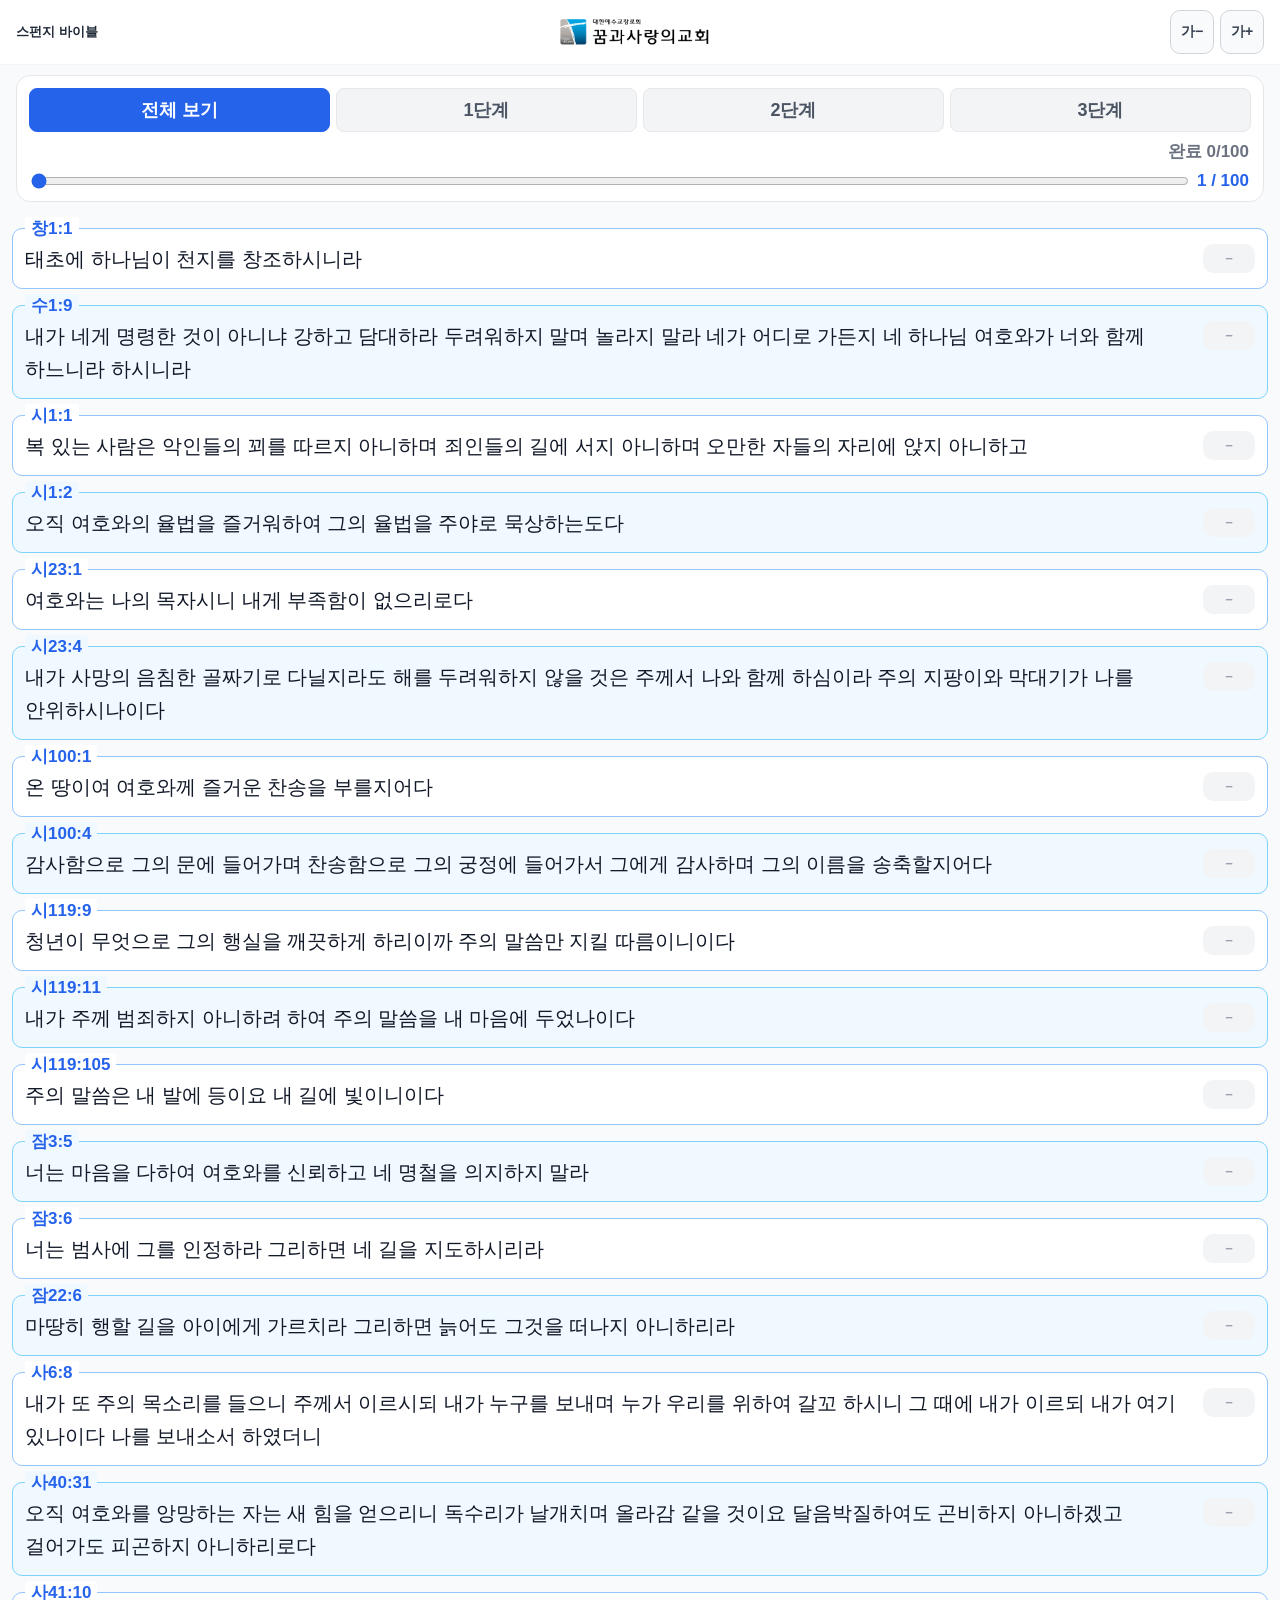
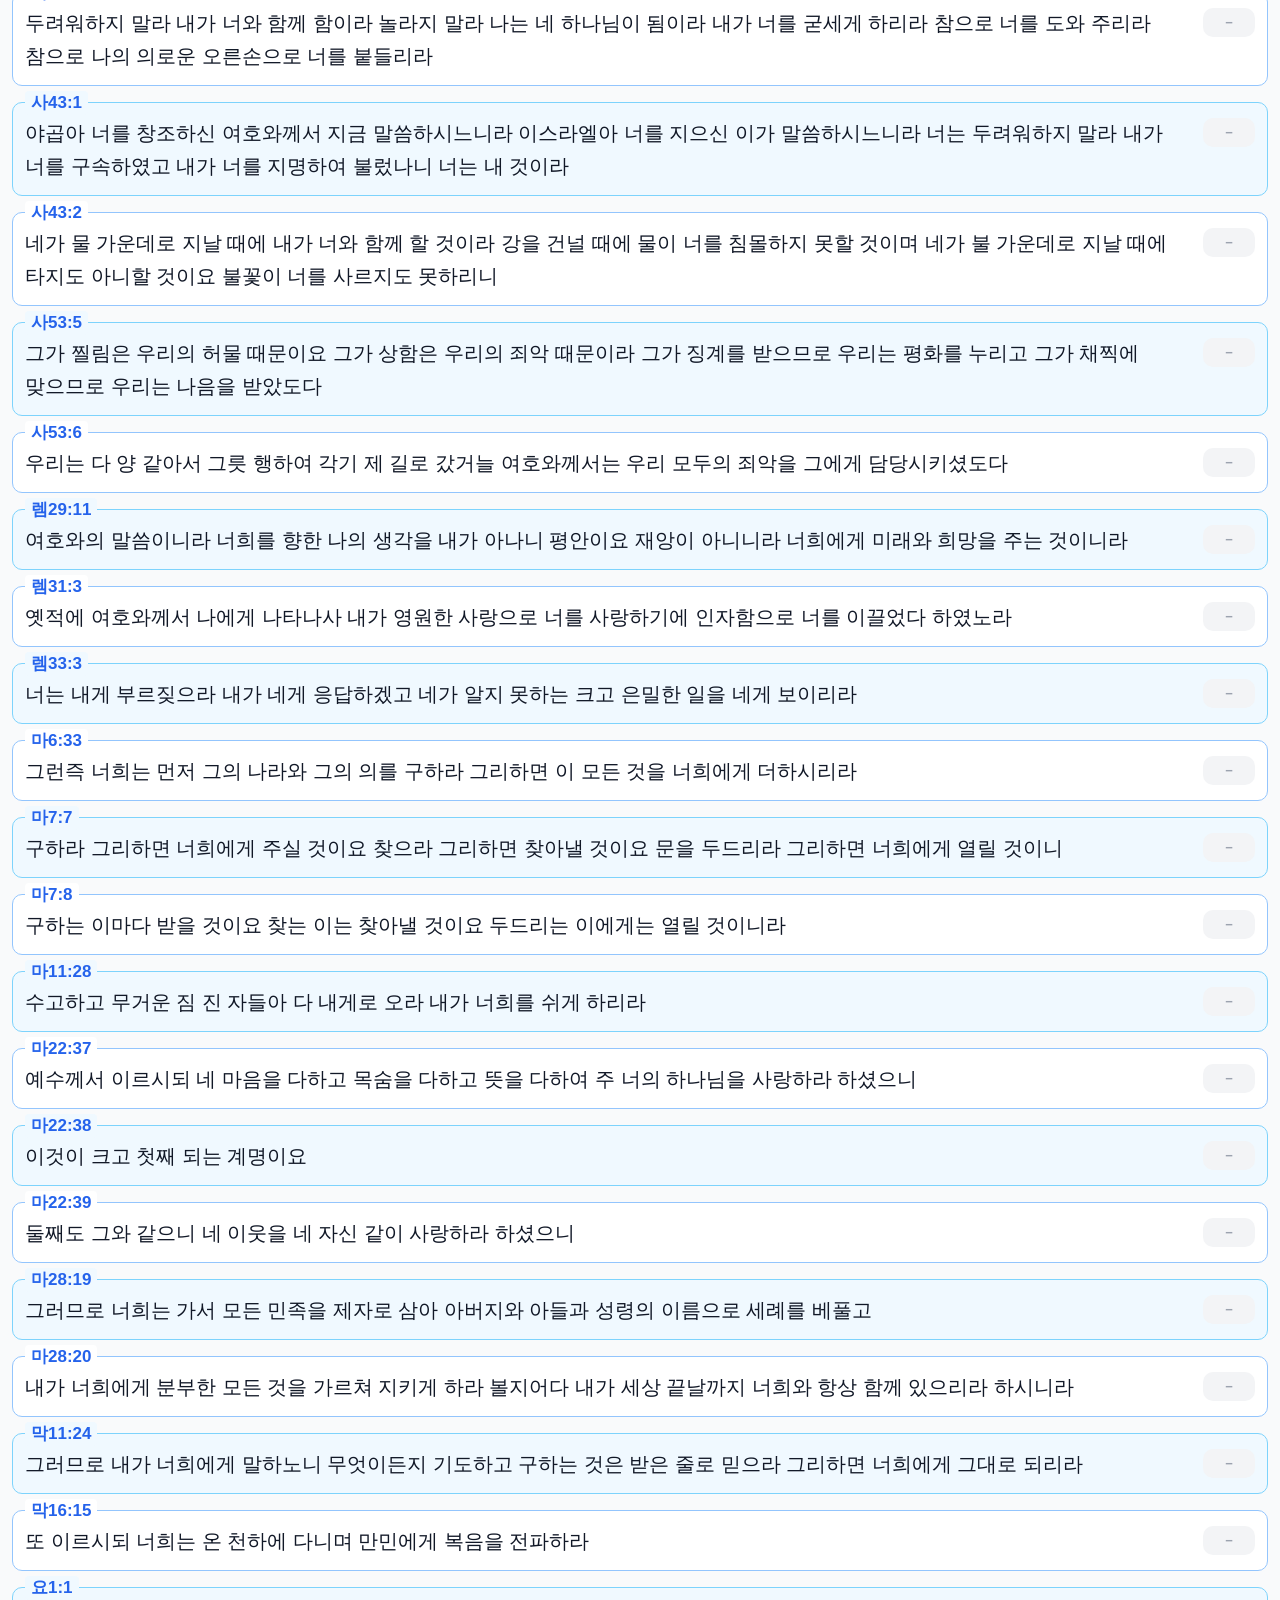
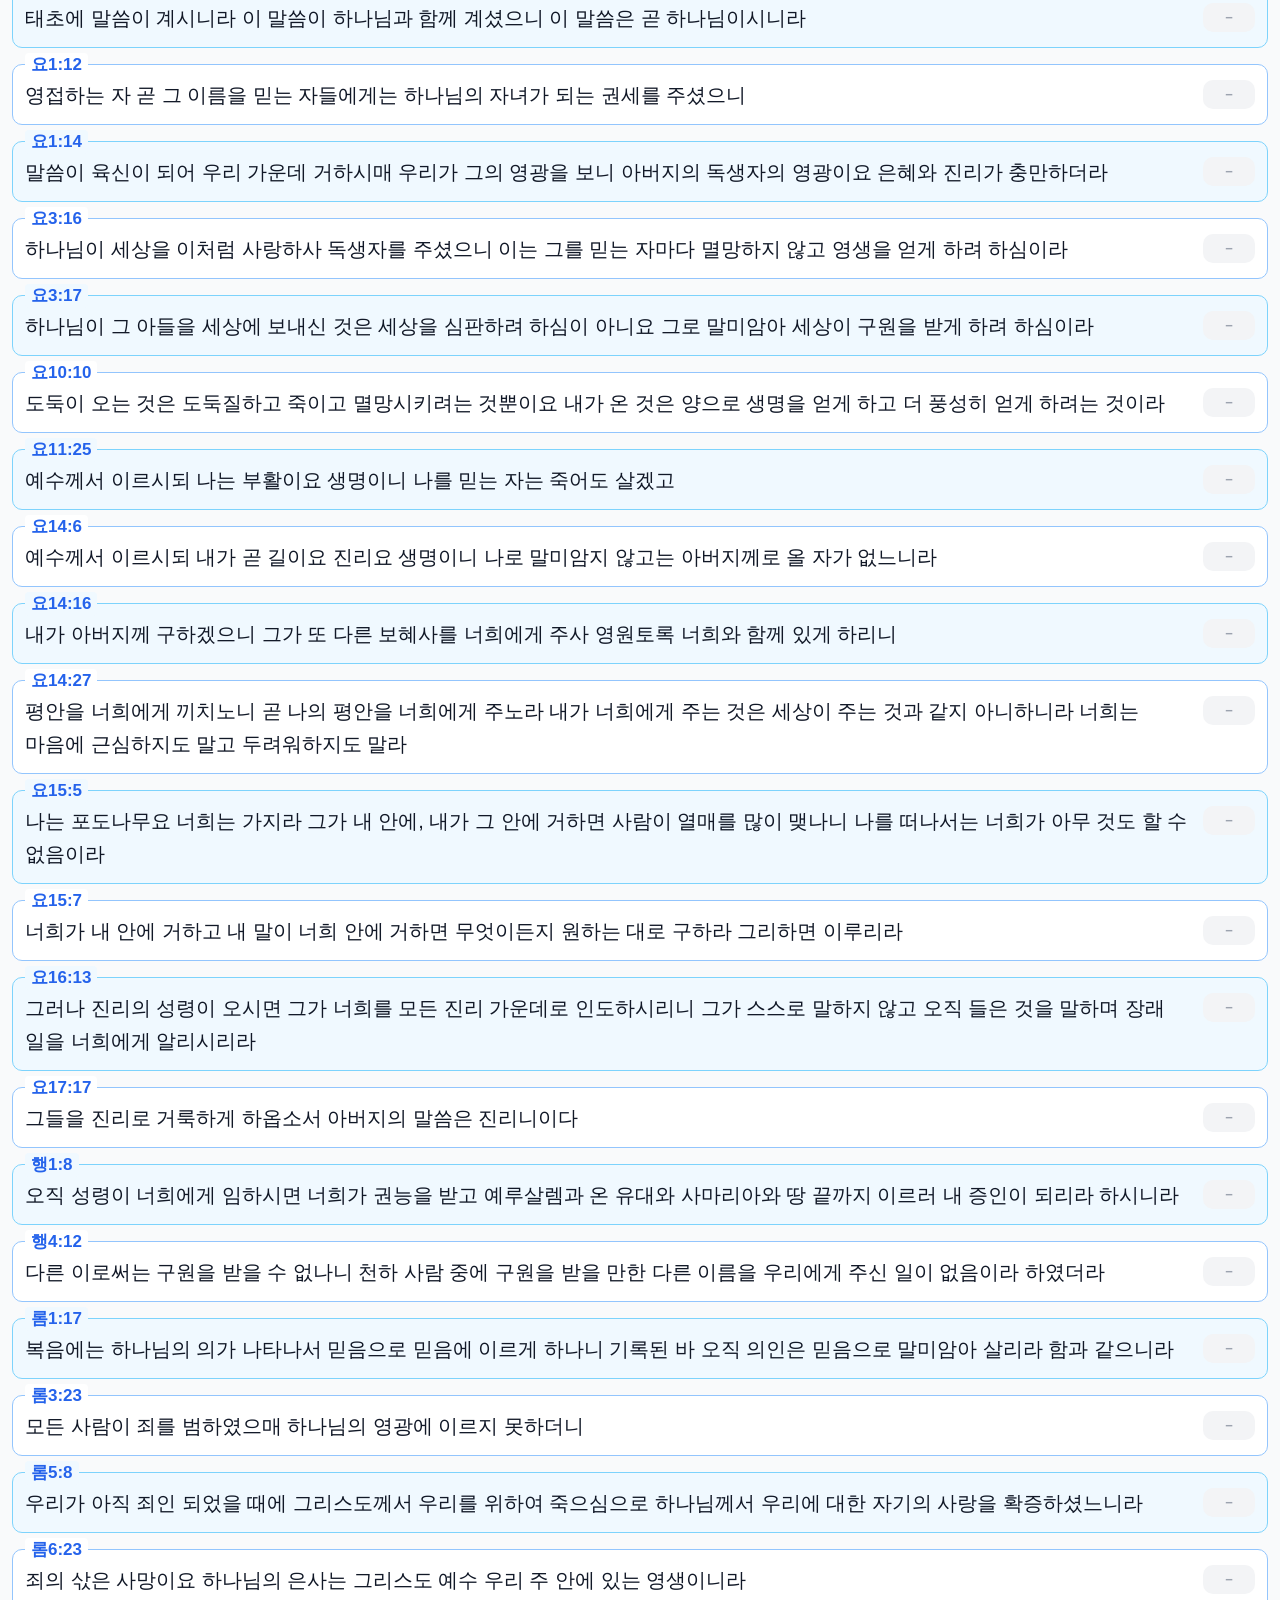
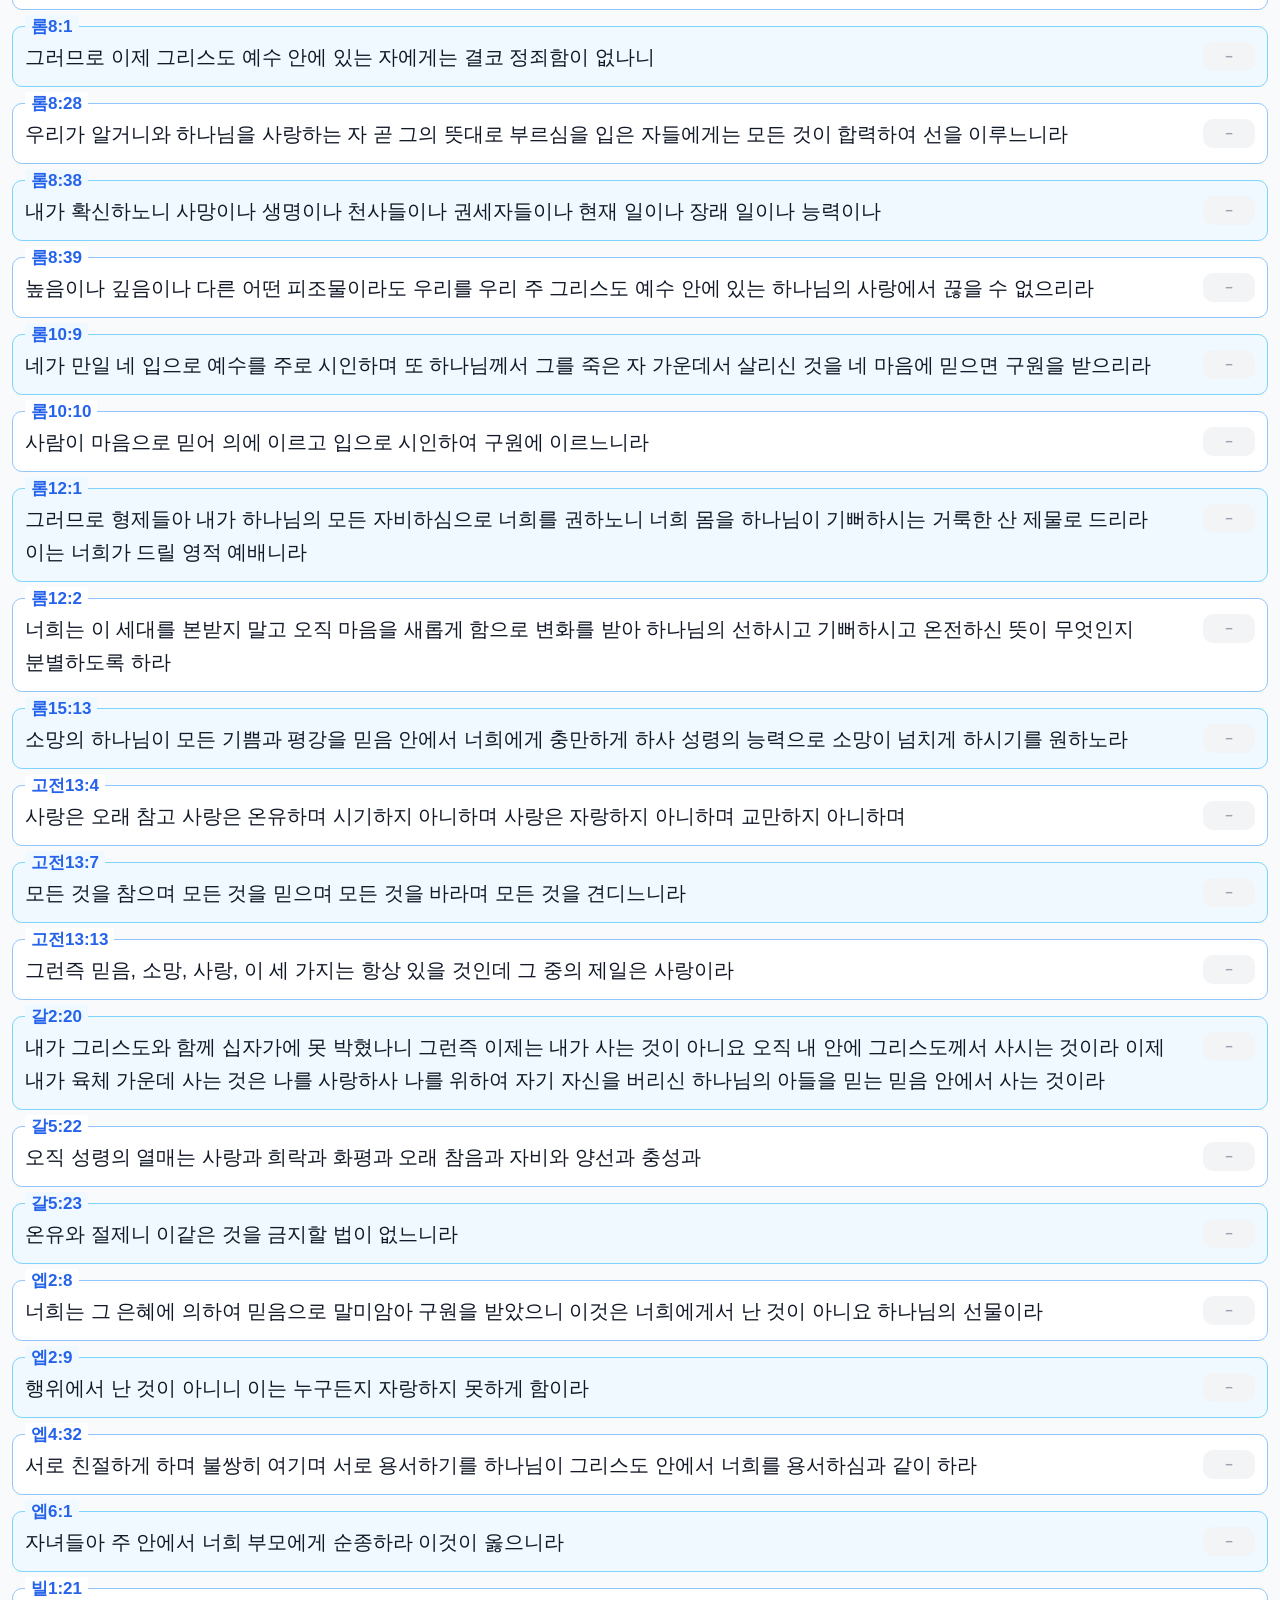
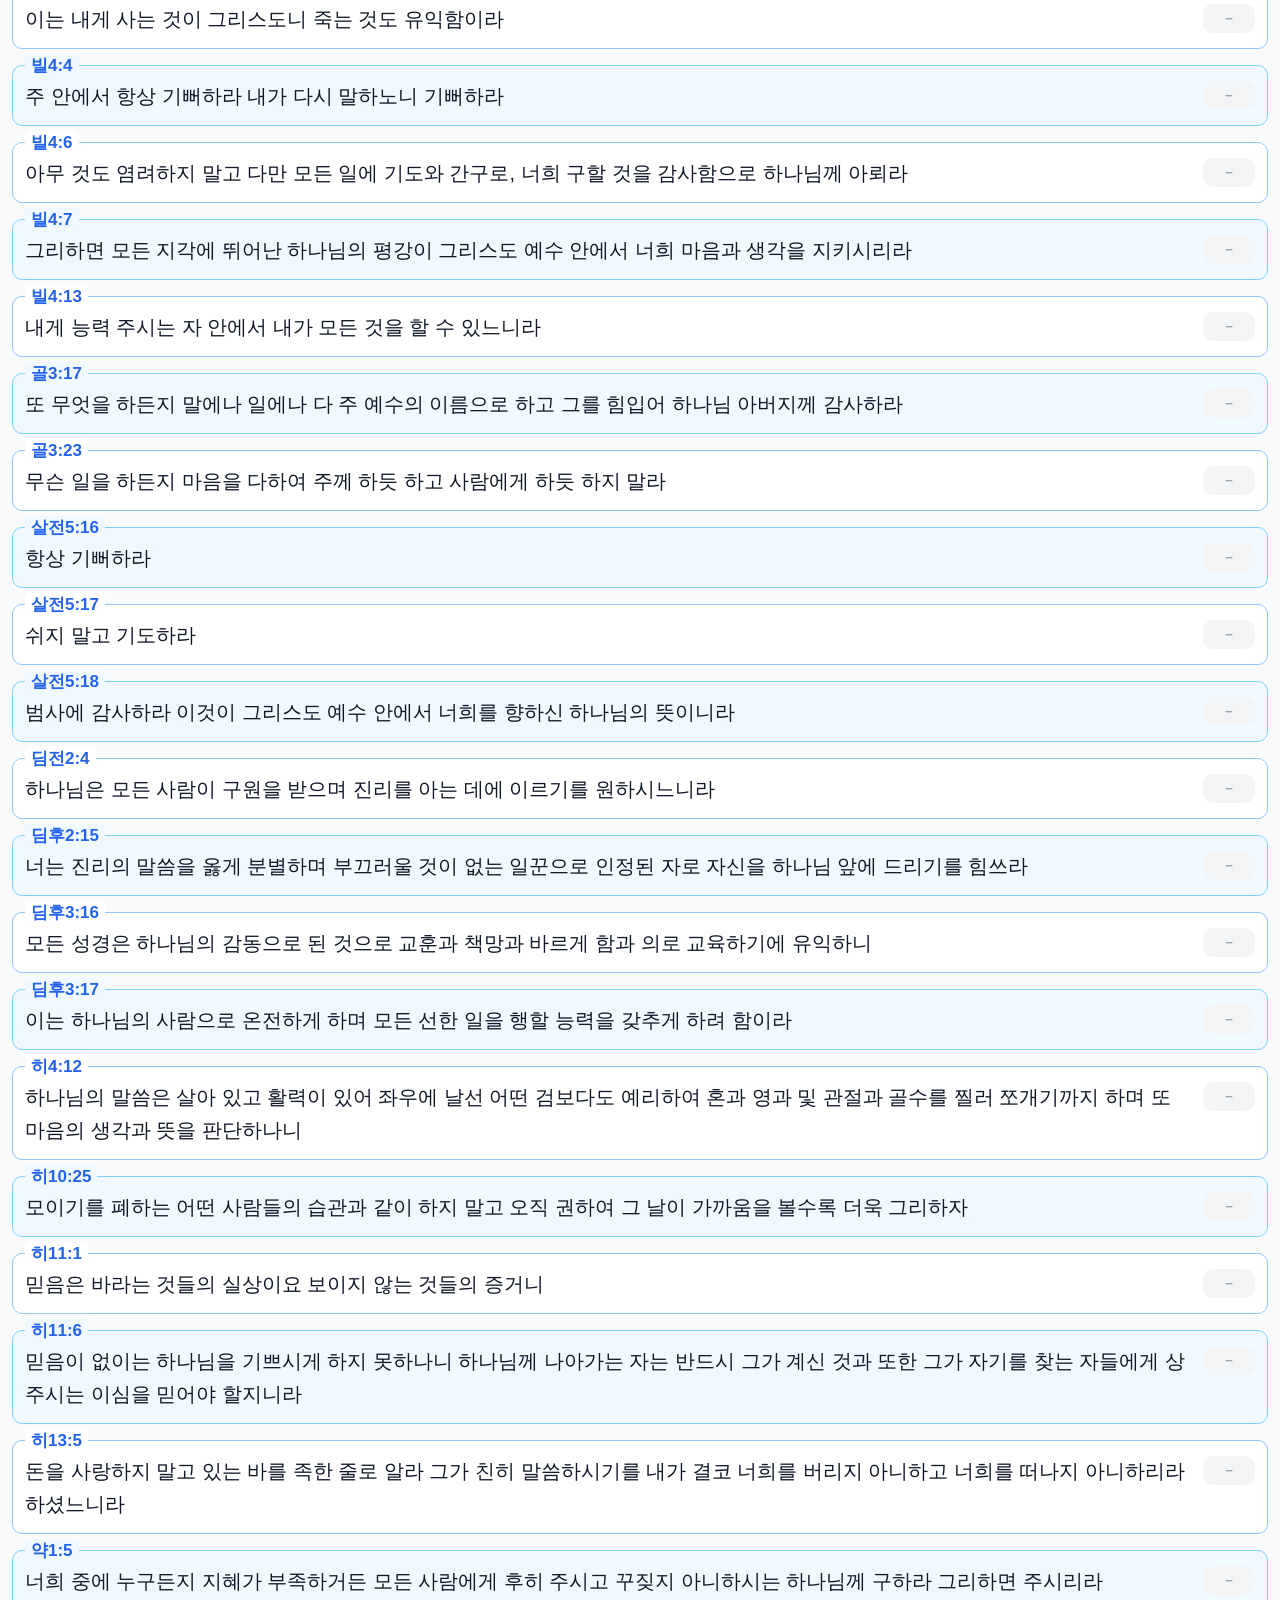
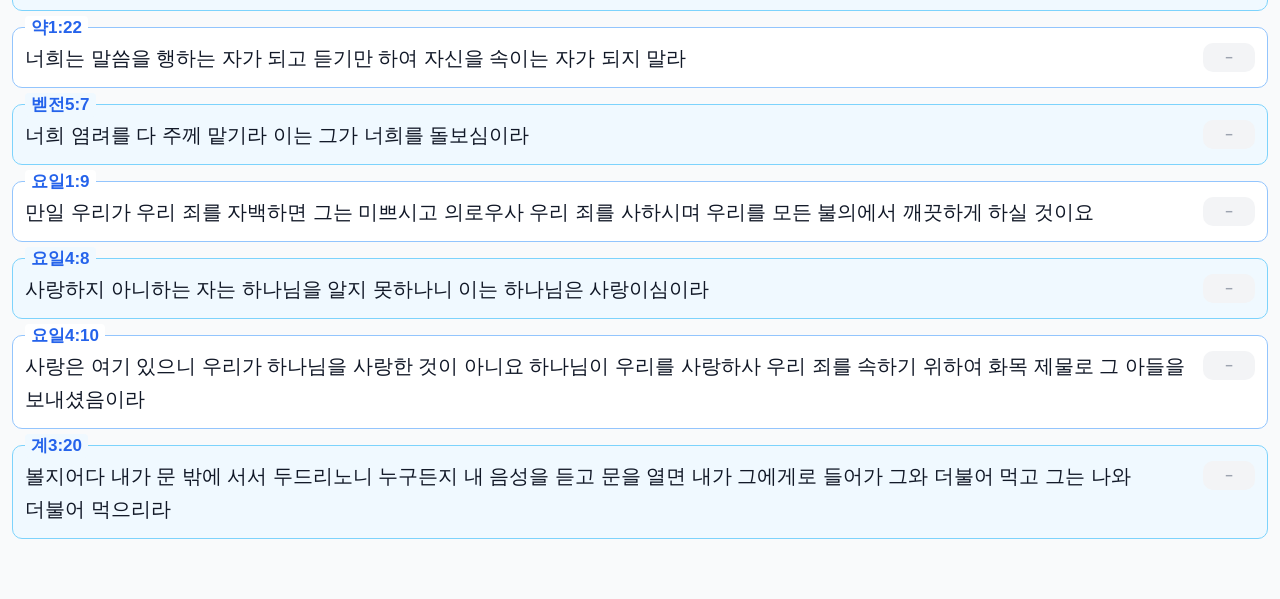
==== index.html @ f36c316b "캐시 로 인해 임시 조치" ====
<!doctype html>
<html lang="ko">
  <head>
    <meta charset="UTF-8" />
    <meta name="viewport" content="width=device-width, initial-scale=1.0" />
    <meta http-equiv="Cache-Control" content="no-cache, no-store, must-revalidate" />
    <meta http-equiv="Pragma" content="no-cache" />
    <meta name="theme-color" content="#3b82f6" />
    <meta name="mobile-web-app-capable" content="yes" />
    <meta name="apple-mobile-web-app-capable" content="yes" />
    <meta name="apple-mobile-web-app-status-bar-style" content="default" />
    <meta name="apple-mobile-web-app-title" content="스펀지 바이블" />
    <link rel="icon" href="assets/icon.png" type="image/png" />
    <link rel="apple-touch-icon" href="assets/icon.png" />
    <link rel="manifest" href="manifest.json" />
    <title>스펀지 바이블</title>
    <link rel="stylesheet" href="css/style.css" />
  </head>
  <body>
    <!-- 헤더 -->
    <header class="header">
      <div class="header-main">
        <div class="header-left">스펀지 바이블</div>
        <div class="header-center">
          <img src="assets/logo.png" alt="스펀지 바이블 로고" />
        </div>
        <div class="header-right">
          <button class="font-btn" id="fdn" title="글자 작게">가−</button>
          <button class="font-btn" id="fup" title="글자 크게">가+</button>
        </div>
      </div>
    </header>

    <!-- 로딩 -->
    <div id="loading">📖 성경 데이터 불러오는 중…</div>

    <!-- 앱 본문 -->
    <div id="app" style="display: none">
      <!-- 컨트롤 바 -->
      <div class="ctrl-wrap">
        <div class="ctrl-bar">
          <!-- 1행: 단계 버튼 -->
          <div class="stage-row">
            <button class="stage-btn on" data-s="0">전체 보기</button>
            <button class="stage-btn" data-s="1" title="명사 가리기">1단계</button>
            <button class="stage-btn" data-s="2" title="어구 가리기">2단계</button>
            <button class="stage-btn" data-s="3" title="전체 가리기">3단계</button>
          </div>
          <!-- 2행: 보조 버튼 + 진행률 -->
          <div class="ctrl-foot">
            <button class="reveal-btn" id="reveal-all">👁 전체 공개</button>
            <span class="progress" id="progress">완료 0/0</span>
          </div>
          <!-- 3행: 위치 슬라이더 -->
          <div class="slider-row">
            <input type="range" id="verse-slider" min="1" max="100" value="1" />
            <span id="slider-label">1 / 100</span>
          </div>
        </div>
      </div>

      <!-- 구절 목록 -->
      <div class="verse-wrap">
        <ol class="verse-bg" id="verse-list"></ol>
      </div>
    </div>

    <!-- JS: 의존 순서대로 로드 -->
    <script src="js/masking.js"></script>
    <script src="js/store.js"></script>
    <script src="js/app.js"></script>
    <script>
      if ('serviceWorker' in navigator) {
        navigator.serviceWorker.register('./sw.js', { updateViaCache: 'none' })
          .then(reg => {
            reg.update(); // 페이지 로드마다 즉시 업데이트 확인
            const activate = sw => {
              sw.addEventListener('statechange', () => {
                if (sw.state === 'activated') window.location.reload();
              });
            };
            if (reg.installing) activate(reg.installing);
            if (reg.waiting)    reg.waiting.postMessage('skip-waiting');
            reg.addEventListener('updatefound', () => {
              activate(reg.installing);
            });
          });
        navigator.serviceWorker.addEventListener('message', e => {
          if (e.data === 'sw-updated') window.location.reload();
        });
      }
    </script>
  </body>
</html>
---- css/style.css ----
/* ── 리셋 & 기본 ── */
*, *::before, *::after {
  box-sizing: border-box;
  margin: 0;
  padding: 0;
  -webkit-tap-highlight-color: transparent;
}

html { font-size: 16px; }

body {
  font-family: -apple-system, BlinkMacSystemFont, "Segoe UI",
               "Malgun Gothic", "맑은 고딕", sans-serif;
  background: #f9fafb;
  color: #111827;
  min-height: 100vh;
}

/* ── 헤더 ── */
.header {
  position: sticky;
  top: 0;
  z-index: 20;
  background: #fff;
  border-bottom: 1px solid #f3f4f6;
}

.header-main {
  display: flex;
  align-items: center;
  height: 64px;
  padding: 0 16px;
}

.header-left {
  width: 88px;
  flex-shrink: 0;
  font-size: 13px;
  font-weight: 700;
  color: #1f2937;
}

.header-center {
  flex: 1;
  display: flex;
  justify-content: center;
  align-items: center;
}

.header-center img {
  width: clamp(80px, 28vw, 150px);
  height: auto;
}

.header-right {
  width: 100px;
  flex-shrink: 0;
  display: flex;
  justify-content: flex-end;
  align-items: center;
  gap: 6px;
}

.font-btn {
  width: 44px;
  height: 44px;
  border: 1.5px solid #d1d5db;
  background: #f9fafb;
  color: #374151;
  font-size: 14px;
  font-weight: 800;
  cursor: pointer;
  border-radius: 10px;
  display: flex;
  align-items: center;
  justify-content: center;
  transition: all .12s;
}

.font-btn:hover:not(:disabled) { background: #e5e7eb; border-color: #9ca3af; }
.font-btn:disabled { opacity: .3; cursor: default; }

/* ── 컨트롤 바 ── */
.ctrl-wrap {
  position: sticky;
  top: 64px;
  z-index: 10;
  background: #f9fafb;
  padding: 10px 16px;
}

.ctrl-bar {
  display: flex;
  flex-direction: column;
  gap: 8px;
  background: #fff;
  border: 1px solid #e5e7eb;
  border-radius: 14px;
  padding: 12px 12px 10px;
}

/* 1행: 단계 버튼 4개 균등 배치 */
.stage-row {
  display: flex;
  gap: 6px;
}

.stage-btn {
  flex: 1;
  padding: 0.5em 0;
  border-radius: 8px;
  border: 1.5px solid #e5e7eb;
  background: #f3f4f6;
  color: #4b5563;
  font-size: 0.9em;
  font-weight: 700;
  cursor: pointer;
  transition: all .12s;
  text-align: center;
  white-space: nowrap;
}

.stage-btn.on {
  background: #2563eb;
  color: #fff;
  border-color: #2563eb;
}

.stage-btn:hover:not(.on) { background: #e5e7eb; }

/* 2행: 전체 공개 + 진행률 */
.ctrl-foot {
  display: flex;
  align-items: center;
  padding: 0 2px;
}

.reveal-btn {
  font-size: 0.8em;
  color: #2563eb;
  background: none;
  border: none;
  cursor: pointer;
  display: none;
  font-weight: 600;
}

.reveal-btn:hover { text-decoration: underline; }

.progress {
  margin-left: auto;
  font-size: 0.85em;
  color: #6b7280;
  font-weight: 600;
  white-space: nowrap;
}

/* 3행: 위치 슬라이더 */
.slider-row {
  display: flex;
  align-items: center;
  gap: 8px;
  padding: 0 2px;
}

#slider-label {
  min-width: 52px;
  font-size: 0.85em;
  font-weight: 700;
  color: #2563eb;
  text-align: right;
  white-space: nowrap;
}

#verse-slider {
  flex: 1;
  accent-color: #2563eb;
  cursor: pointer;
}

/* ── 구절 목록 ── */
.verse-wrap { padding: 16px 12px 60px; }

.verse-bg {
  list-style: none;
  display: flex;
  flex-direction: column;
  gap: 16px;
}

.verse-row {
  position: relative;
  padding: 14px 12px 12px;
  background: #fff;
  border-radius: 10px;
  border: 1.5px solid #93c5fd;
}

/* 짝수 행: 연한 하늘색 배경 */
.verse-row:nth-child(even) {
  background: #f0f9ff;
  border-color: #7dd3fc;
}

.verse-row:nth-child(even) .verse-ref {
  background: #f0f9ff;
}

.verse-ref {
  position: absolute;
  top: -0.7em;
  left: 12px;
  background: #fff;
  padding: 0 6px;
  color: #2563eb;
  font-size: 0.85em;
  font-weight: 800;
  line-height: 1.4;
  border-radius: 4px;
}

.verse-body {
  display: flex;
  gap: 10px;
  align-items: flex-start;
}

.verse-text {
  flex: 1;
  min-width: 0;
  color: #111827;
  line-height: 1.65;
  font-size: 1em;
  font-weight: 500;
  word-break: keep-all;
  overflow-wrap: anywhere;
}

.verse-text.click { cursor: pointer; }

.masked {
  display: inline-block;
  background: #e5e7eb;
  color: transparent;
  border-radius: 3px;
  min-width: 1.5ch;
  user-select: none;
  line-height: 1.2;
}

.fullmask {
  color: transparent;
  background: #cbd5e1;
  border-radius: 4px;
  user-select: none;
  -webkit-user-select: none;
  /* 줄바꿈 시 각 줄마다 배경 적용 */
  box-decoration-break: clone;
  -webkit-box-decoration-break: clone;
}

.status-btn {
  flex-shrink: 0;
  min-width: 52px;
  padding: 7px 10px;
  border-radius: 10px;
  border: none;
  font-size: 13px;
  font-weight: 700;
  cursor: pointer;
  transition: all .12s;
  align-self: flex-start;
  margin-top: 1px;
}

.s-none      { background: #f3f4f6; color: #9ca3af; }
.s-learning  { background: #fef9c3; color: #a16207; }
.s-memorized { background: #dcfce7; color: #15803d; }

/* ── 로딩 / 에러 ── */
#loading {
  text-align: center;
  padding: 80px 24px;
  color: #9ca3af;
  font-size: 15px;
  line-height: 2;
}
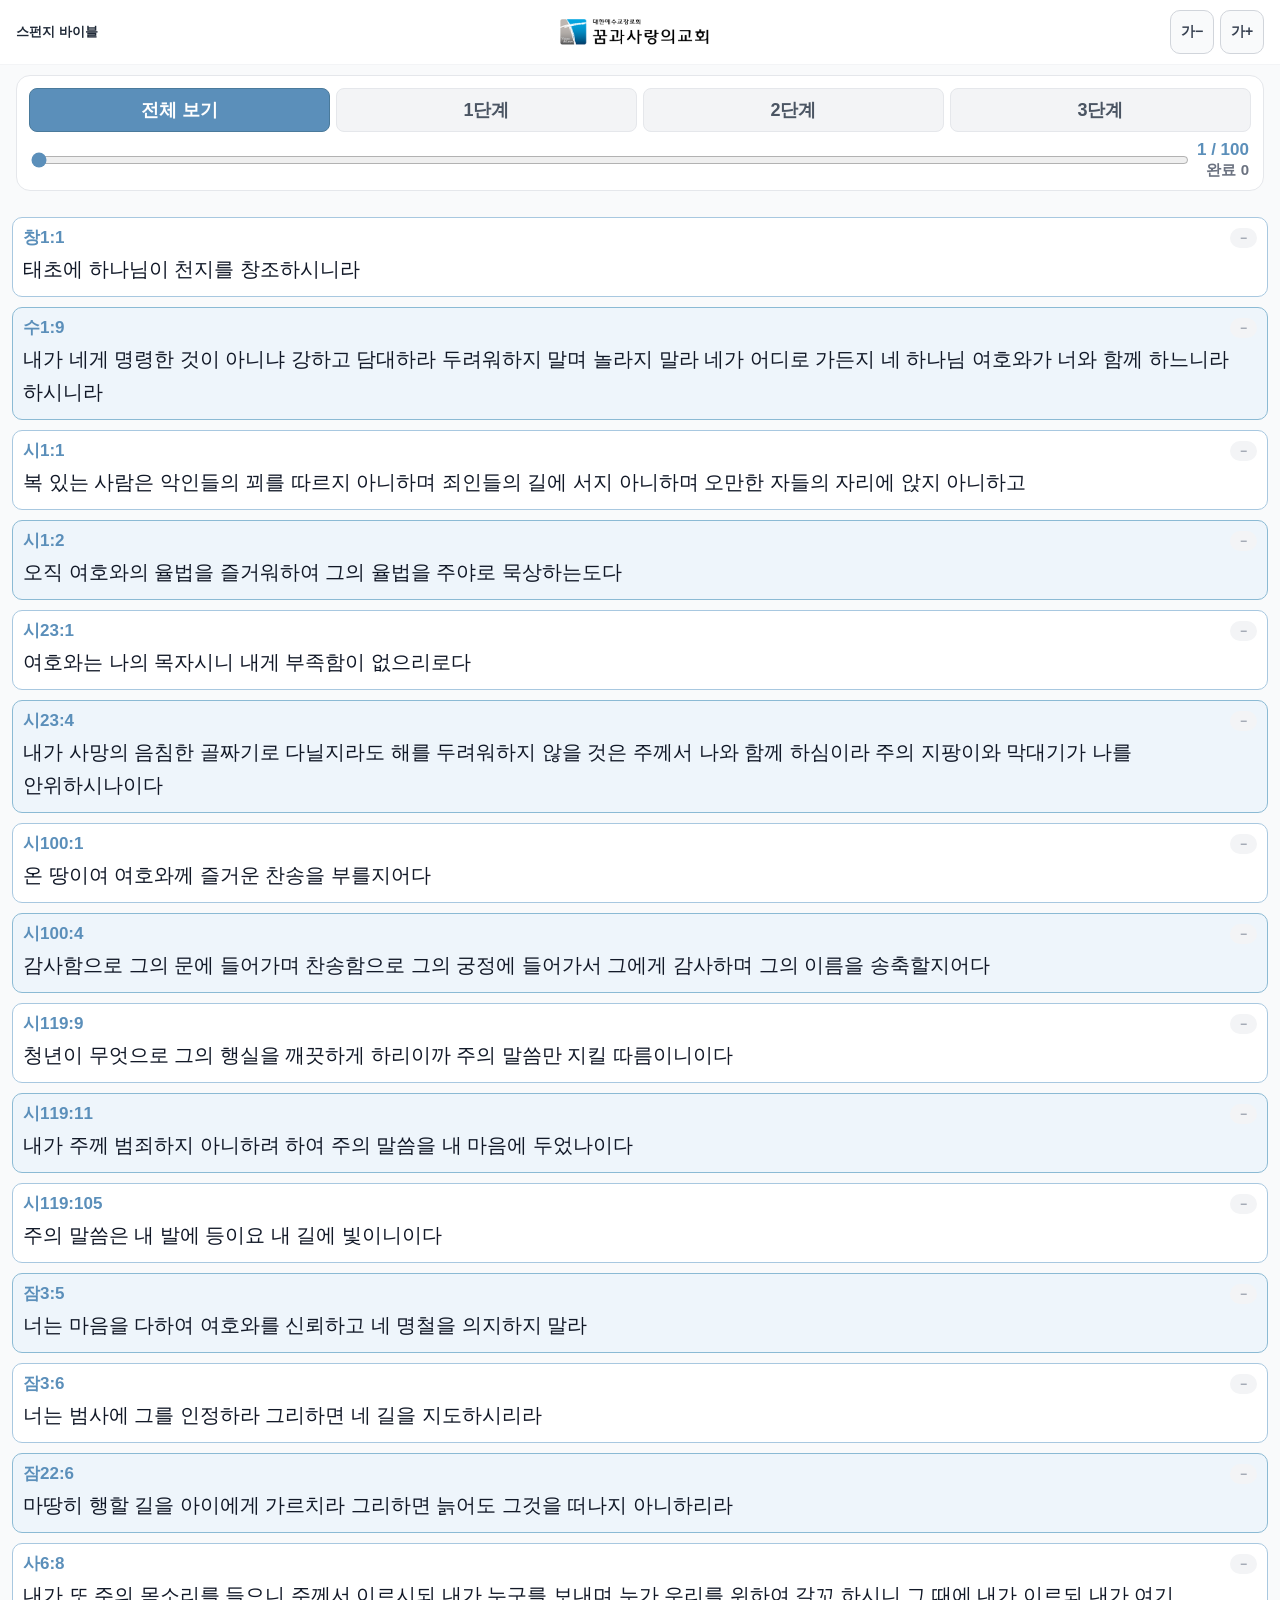
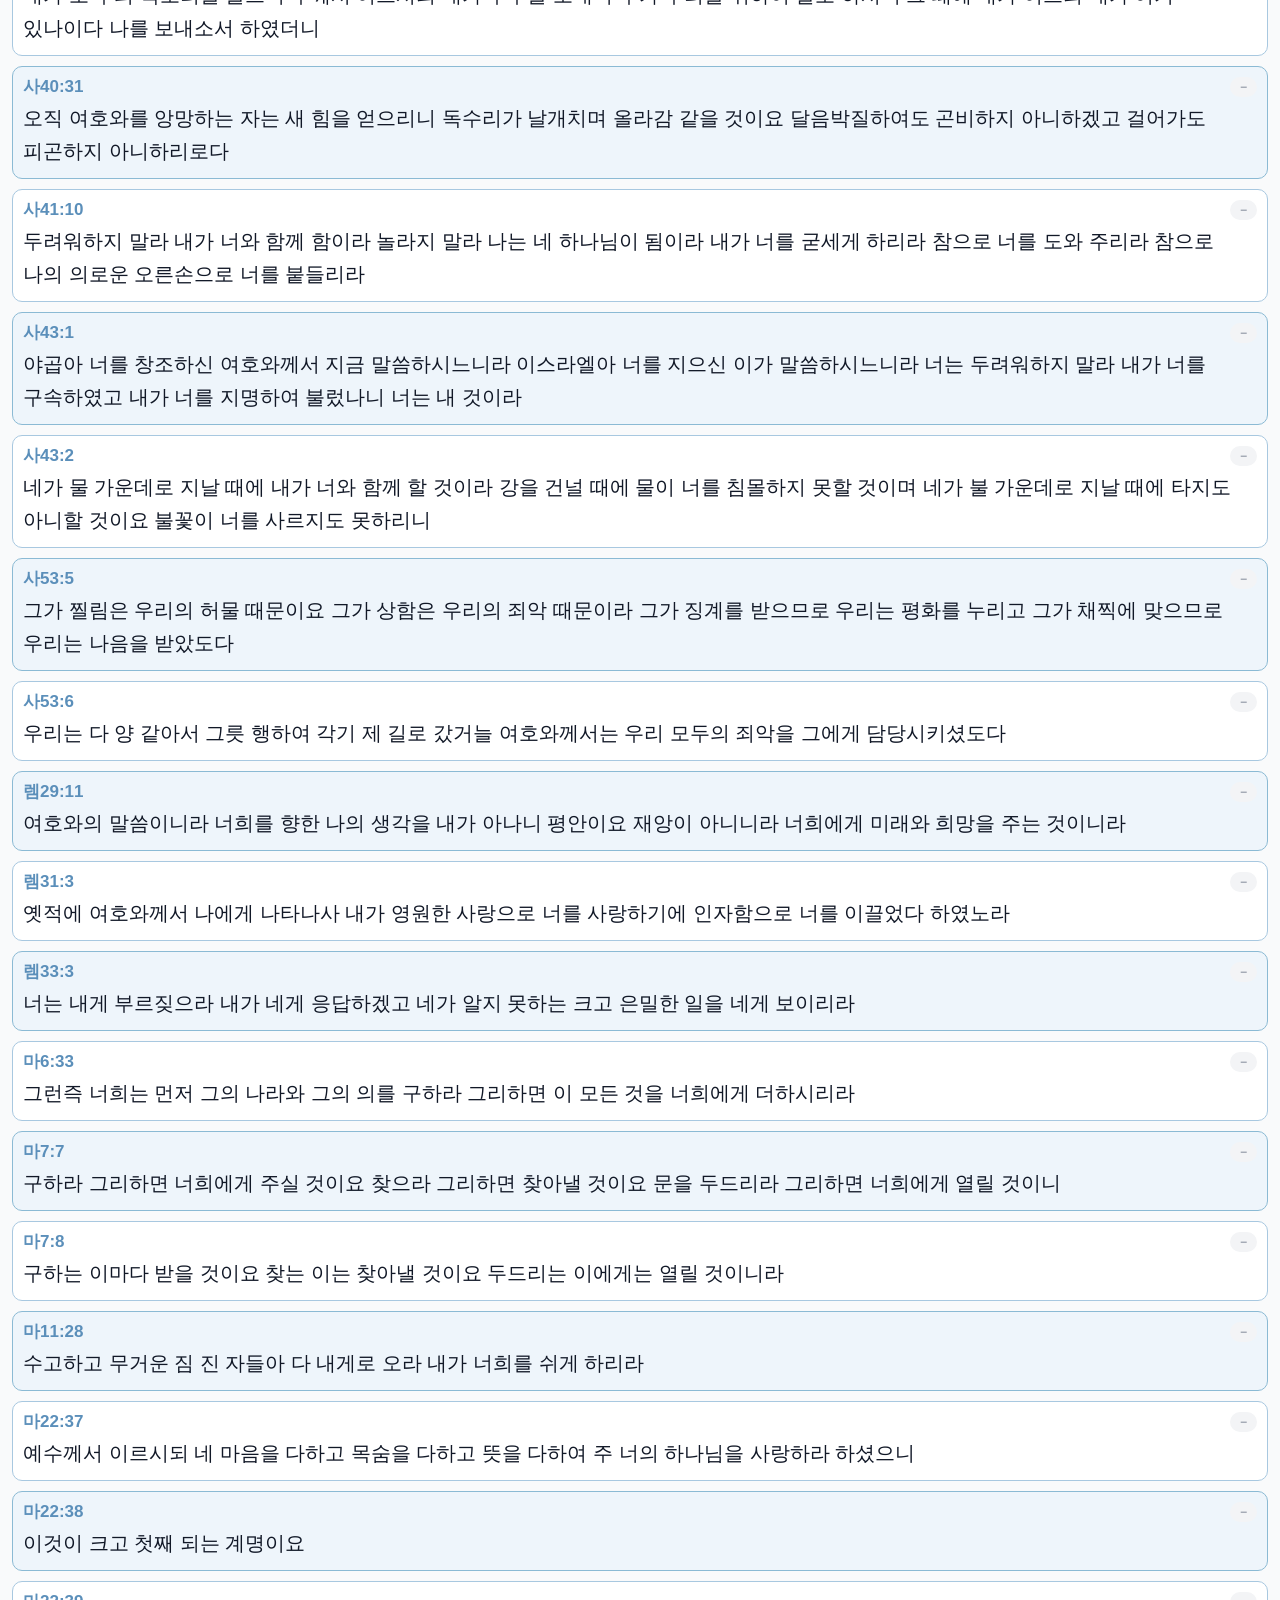
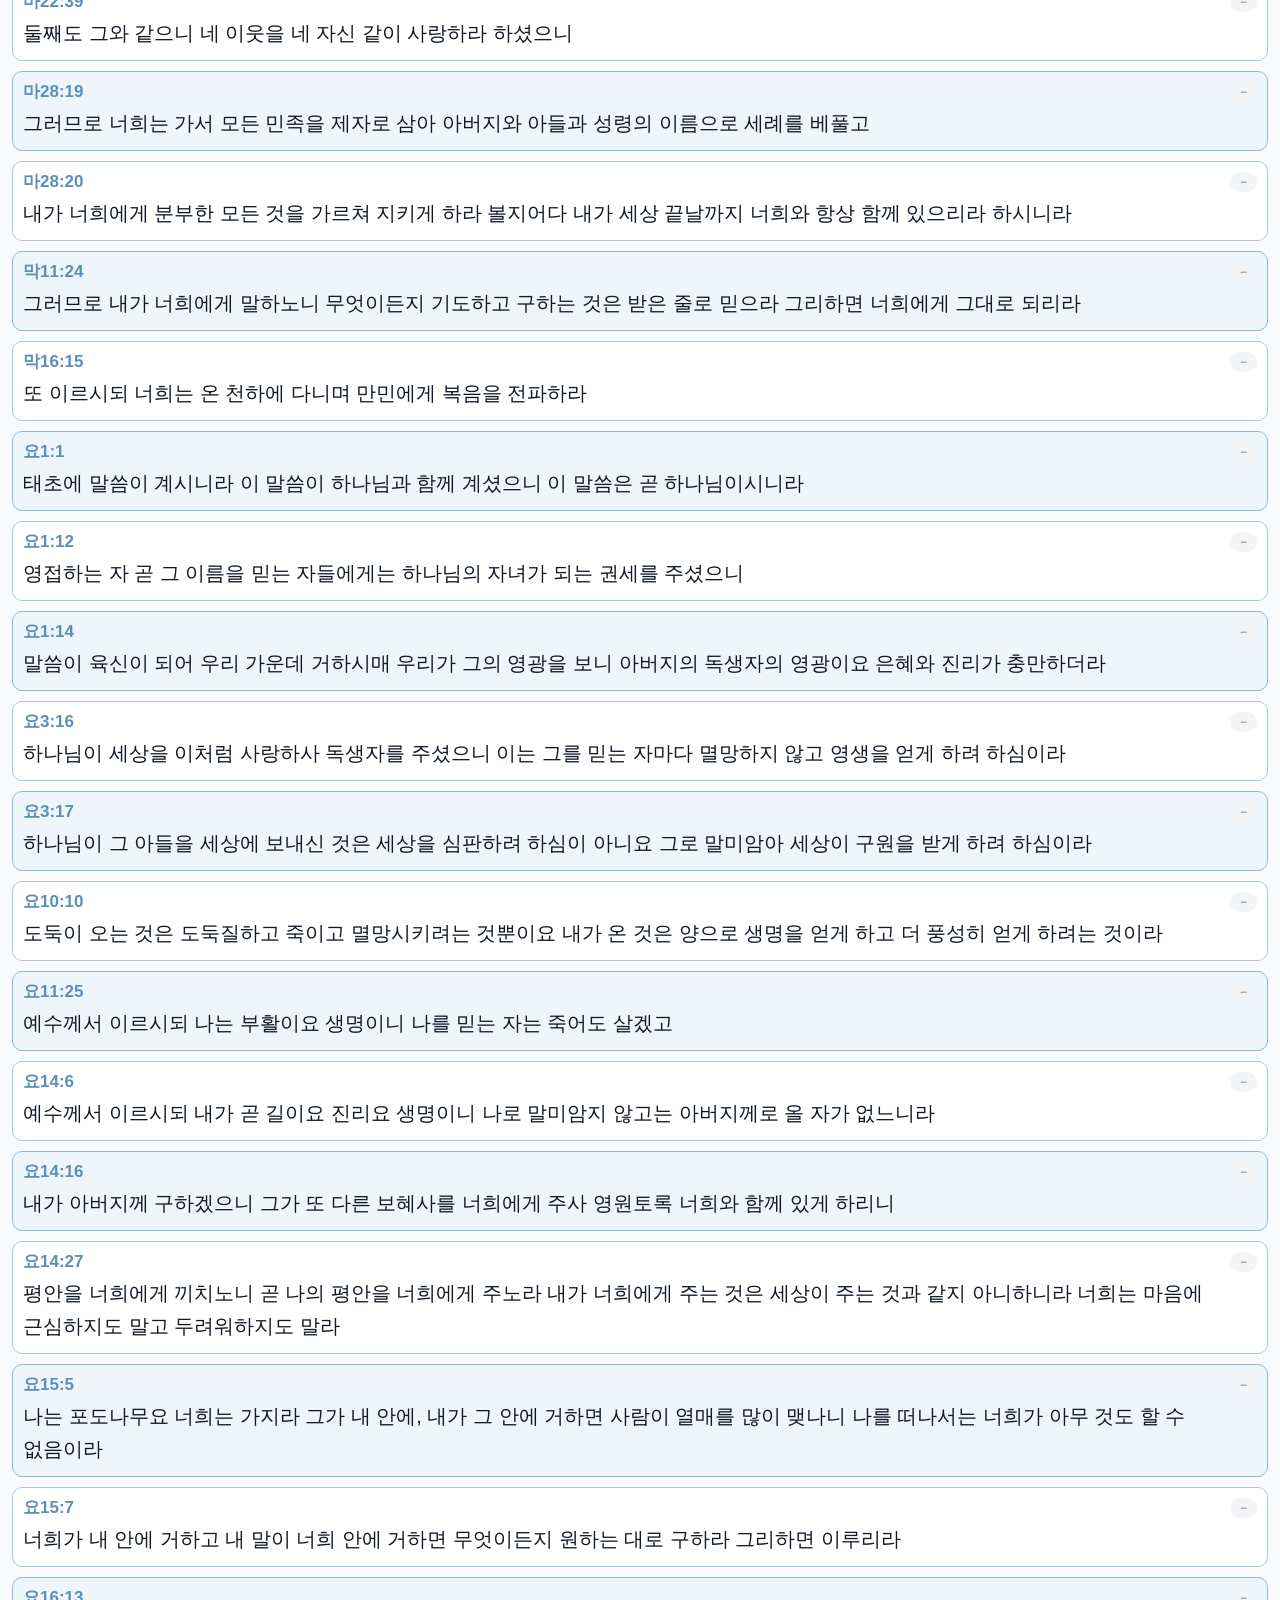
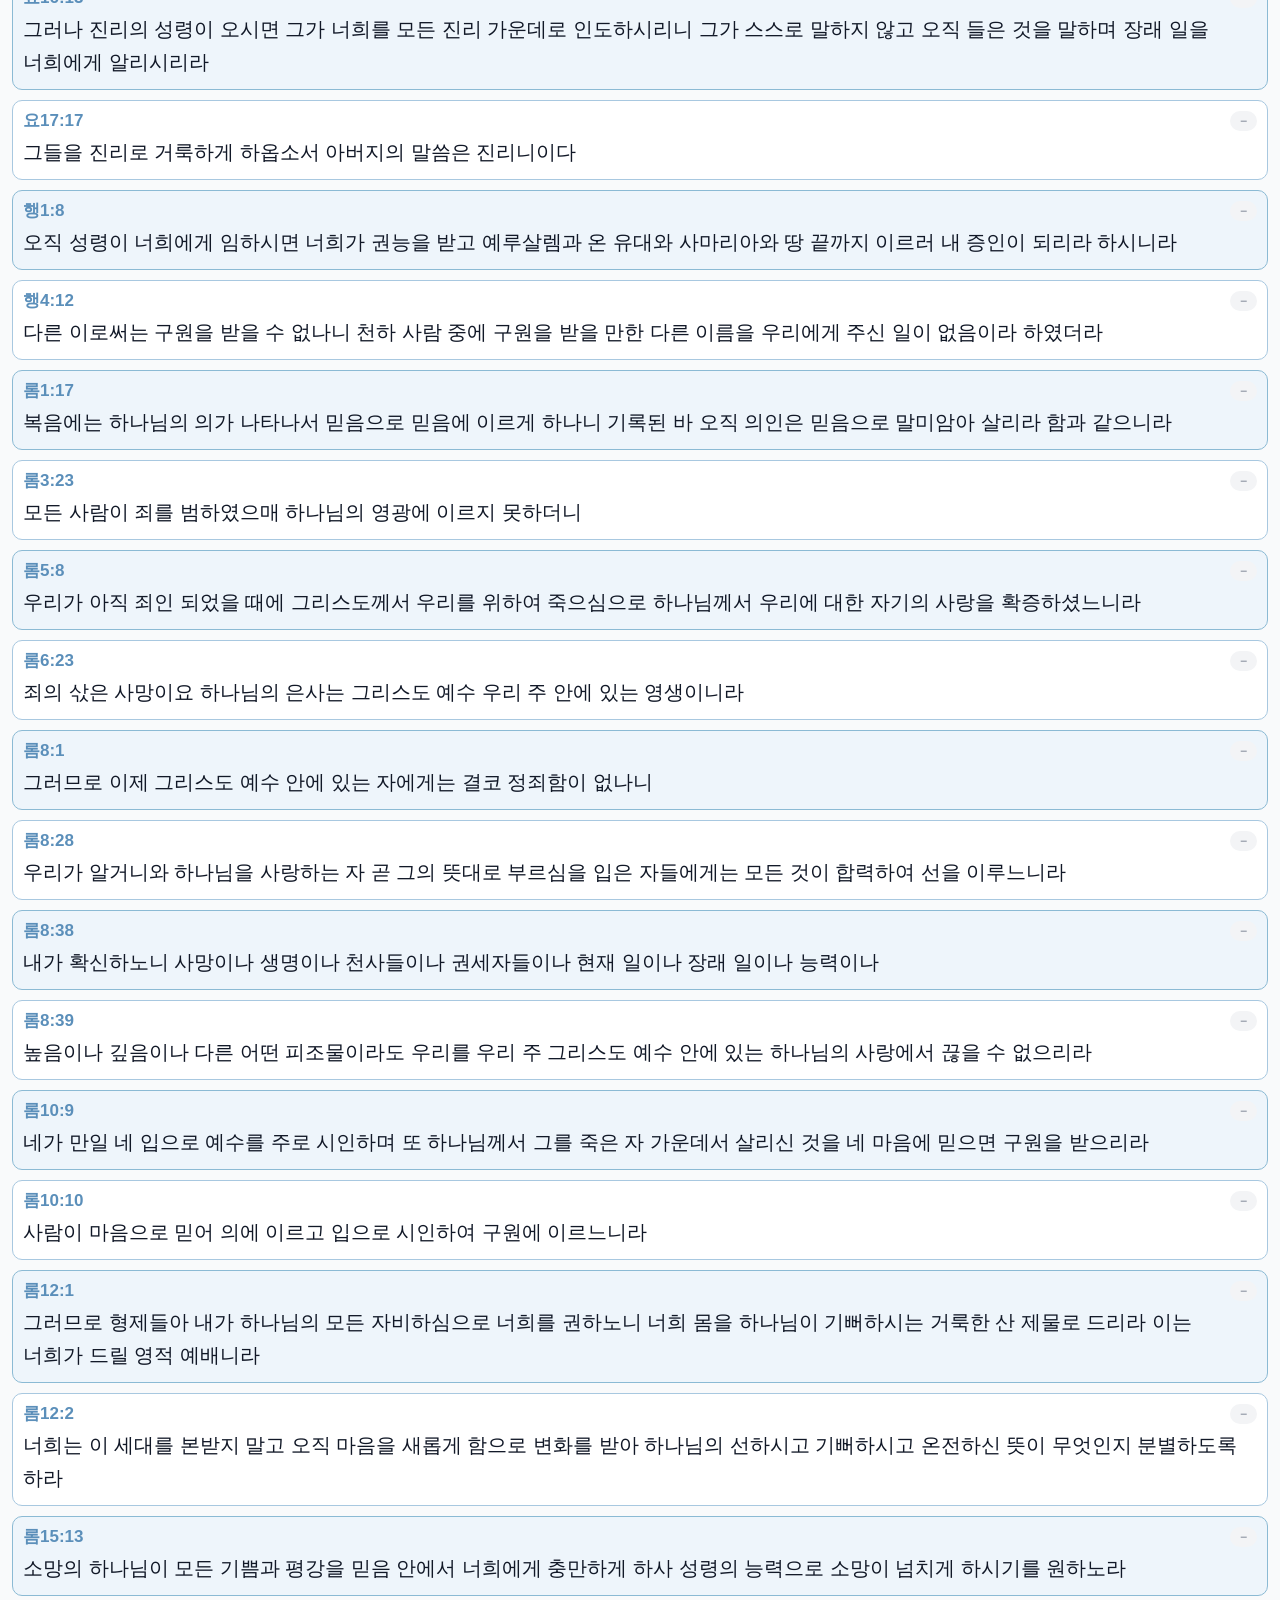
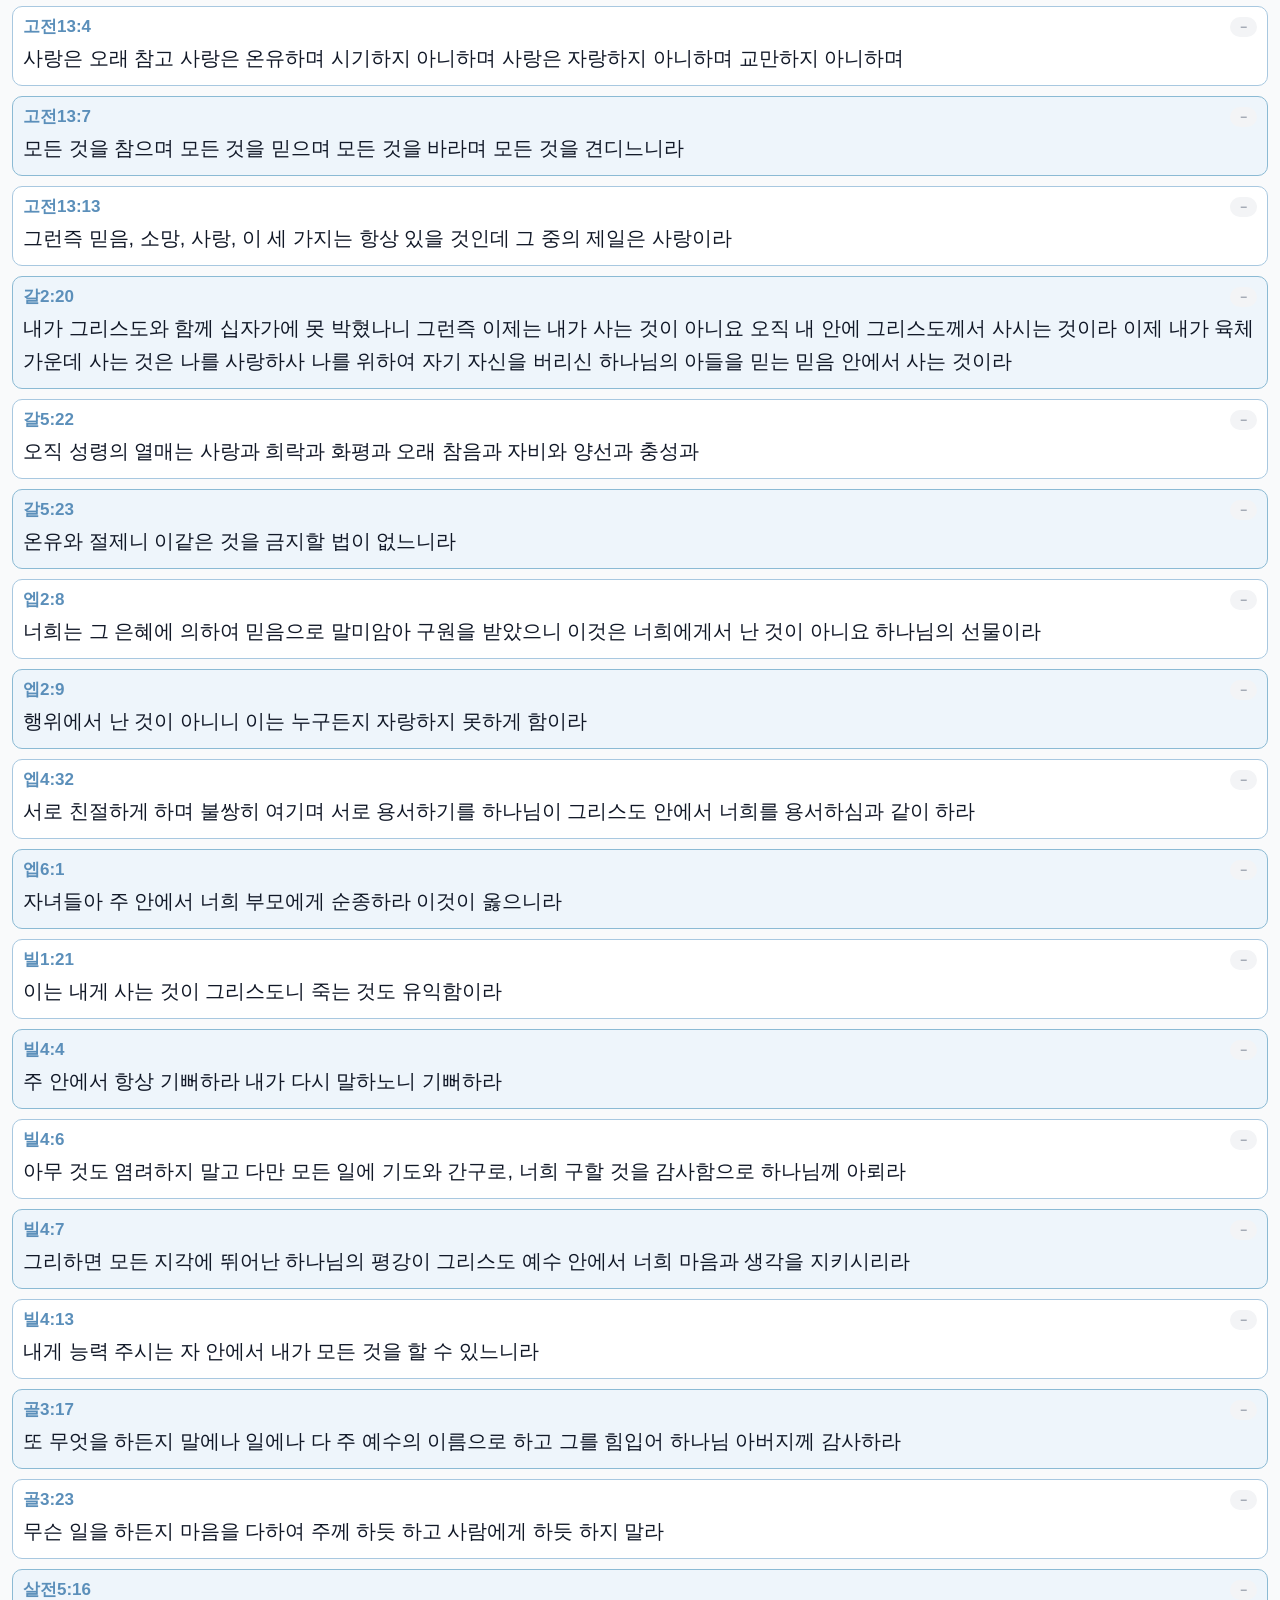
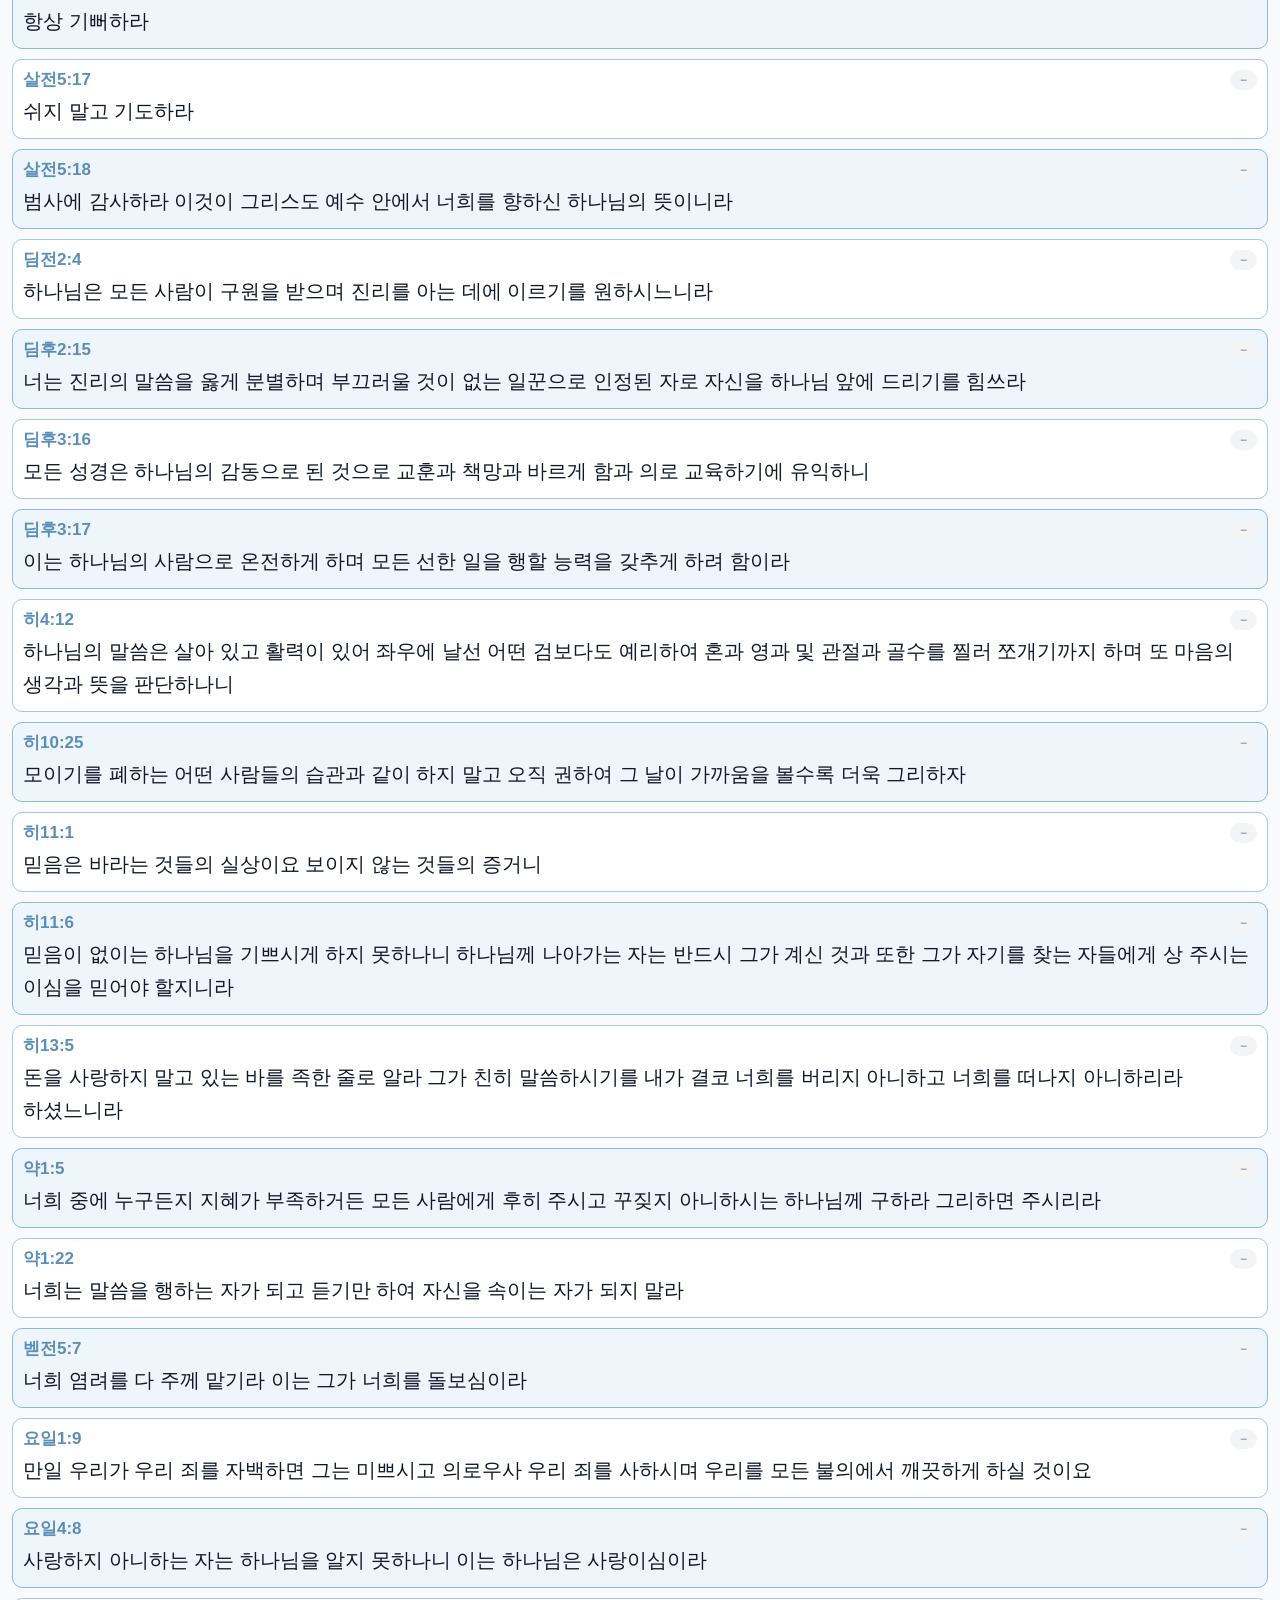
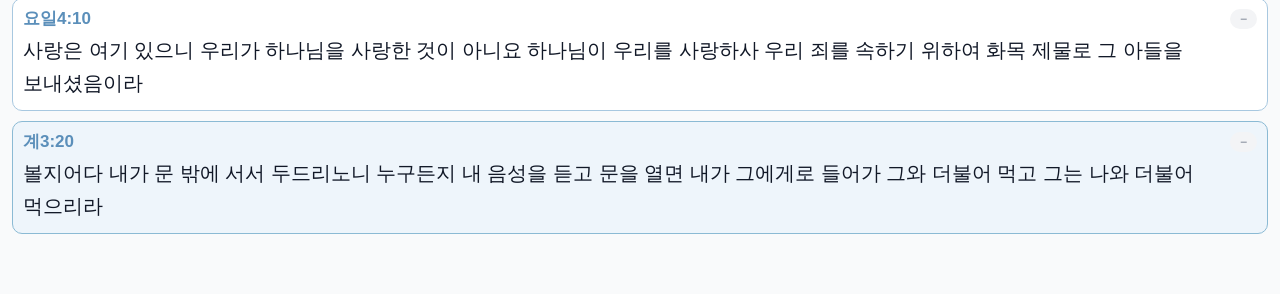
==== commit 2c3655f7: "css 수정" ====
--- a/index.html
+++ b/index.html
@@ -5,7 +5,7 @@
     <meta name="viewport" content="width=device-width, initial-scale=1.0" />
     <meta http-equiv="Cache-Control" content="no-cache, no-store, must-revalidate" />
     <meta http-equiv="Pragma" content="no-cache" />
-    <meta name="theme-color" content="#3b82f6" />
+    <meta name="theme-color" content="#5b8fba" />
     <meta name="mobile-web-app-capable" content="yes" />
     <meta name="apple-mobile-web-app-capable" content="yes" />
     <meta name="apple-mobile-web-app-status-bar-style" content="default" />
@@ -46,15 +46,14 @@
             <button class="stage-btn" data-s="2" title="어구 가리기">2단계</button>
             <button class="stage-btn" data-s="3" title="전체 가리기">3단계</button>
           </div>
-          <!-- 2행: 보조 버튼 + 진행률 -->
+          <!-- 2행: 전체 공개 + 슬라이더 + 진행률 -->
           <div class="ctrl-foot">
-            <button class="reveal-btn" id="reveal-all">👁 전체 공개</button>
-            <span class="progress" id="progress">완료 0/0</span>
-          </div>
-          <!-- 3행: 위치 슬라이더 -->
-          <div class="slider-row">
+            <button class="reveal-btn" id="reveal-all">🫣 전체 공개</button>
             <input type="range" id="verse-slider" min="1" max="100" value="1" />
-            <span id="slider-label">1 / 100</span>
+            <div class="ctrl-info">
+              <span id="slider-label">1/100</span>
+              <span class="progress" id="progress">완료 0</span>
+            </div>
           </div>
         </div>
       </div>
--- a/css/style.css
+++ b/css/style.css
@@ -121,63 +121,66 @@
 }
 
 .stage-btn.on {
-  background: #2563eb;
+  background: #5b8fba;
   color: #fff;
-  border-color: #2563eb;
+  border-color: #4a7a9b;
 }
 
 .stage-btn:hover:not(.on) { background: #e5e7eb; }
 
-/* 2행: 전체 공개 + 진행률 */
+/* 2행: 전체 공개 + 슬라이더 + 진행률 */
 .ctrl-foot {
   display: flex;
   align-items: center;
+  gap: 8px;
   padding: 0 2px;
 }
 
 .reveal-btn {
   font-size: 0.8em;
-  color: #2563eb;
+  color: #5b8fba;
   background: none;
   border: none;
   cursor: pointer;
   display: none;
   font-weight: 600;
-}
-
-.reveal-btn:hover { text-decoration: underline; }
+  white-space: nowrap;
+  width: 6rem;
+  flex-shrink: 0;
+  text-align: center;
+}
+
+@media (hover: hover) {
+  .reveal-btn:hover { opacity: 0.7; }
+}
+
+#verse-slider {
+  flex: 1;
+  accent-color: #5b8fba;
+  cursor: pointer;
+}
+
+.ctrl-info {
+  display: flex;
+  flex-direction: column;
+  align-items: flex-end;
+  gap: 1px;
+}
+
+#slider-label {
+  font-size: 0.85em;
+  font-weight: 700;
+  color: #5b8fba;
+  white-space: nowrap;
+}
 
 .progress {
-  margin-left: auto;
-  font-size: 0.85em;
+  font-size: 0.75em;
   color: #6b7280;
   font-weight: 600;
   white-space: nowrap;
 }
 
-/* 3행: 위치 슬라이더 */
-.slider-row {
-  display: flex;
-  align-items: center;
-  gap: 8px;
-  padding: 0 2px;
-}
-
-#slider-label {
-  min-width: 52px;
-  font-size: 0.85em;
-  font-weight: 700;
-  color: #2563eb;
-  text-align: right;
-  white-space: nowrap;
-}
-
-#verse-slider {
-  flex: 1;
-  accent-color: #2563eb;
-  cursor: pointer;
-}
-
 /* ── 구절 목록 ── */
 .verse-wrap { padding: 16px 12px 60px; }
 
@@ -185,44 +188,33 @@
   list-style: none;
   display: flex;
   flex-direction: column;
-  gap: 16px;
+  gap: 10px;
 }
 
 .verse-row {
-  position: relative;
-  padding: 14px 12px 12px;
+  padding: 8px 10px 10px;
   background: #fff;
   border-radius: 10px;
-  border: 1.5px solid #93c5fd;
-}
-
-/* 짝수 행: 연한 하늘색 배경 */
+  border: 1.5px solid #a8c8e0;
+}
+
+/* 짝수 행: 연한 스틸블루 배경 */
 .verse-row:nth-child(even) {
-  background: #f0f9ff;
-  border-color: #7dd3fc;
-}
-
-.verse-row:nth-child(even) .verse-ref {
-  background: #f0f9ff;
+  background: #eef5fb;
+  border-color: #8bbad4;
+}
+
+.verse-header {
+  display: flex;
+  align-items: center;
+  justify-content: space-between;
+  margin-bottom: 4px;
 }
 
 .verse-ref {
-  position: absolute;
-  top: -0.7em;
-  left: 12px;
-  background: #fff;
-  padding: 0 6px;
-  color: #2563eb;
+  color: #5b8fba;
   font-size: 0.85em;
   font-weight: 800;
-  line-height: 1.4;
-  border-radius: 4px;
-}
-
-.verse-body {
-  display: flex;
-  gap: 10px;
-  align-items: flex-start;
 }
 
 .verse-text {
@@ -260,17 +252,13 @@
 }
 
 .status-btn {
-  flex-shrink: 0;
-  min-width: 52px;
-  padding: 7px 10px;
-  border-radius: 10px;
+  padding: 3px 10px;
+  border-radius: 20px;
   border: none;
-  font-size: 13px;
+  font-size: 12px;
   font-weight: 700;
   cursor: pointer;
   transition: all .12s;
-  align-self: flex-start;
-  margin-top: 1px;
 }
 
 .s-none      { background: #f3f4f6; color: #9ca3af; }
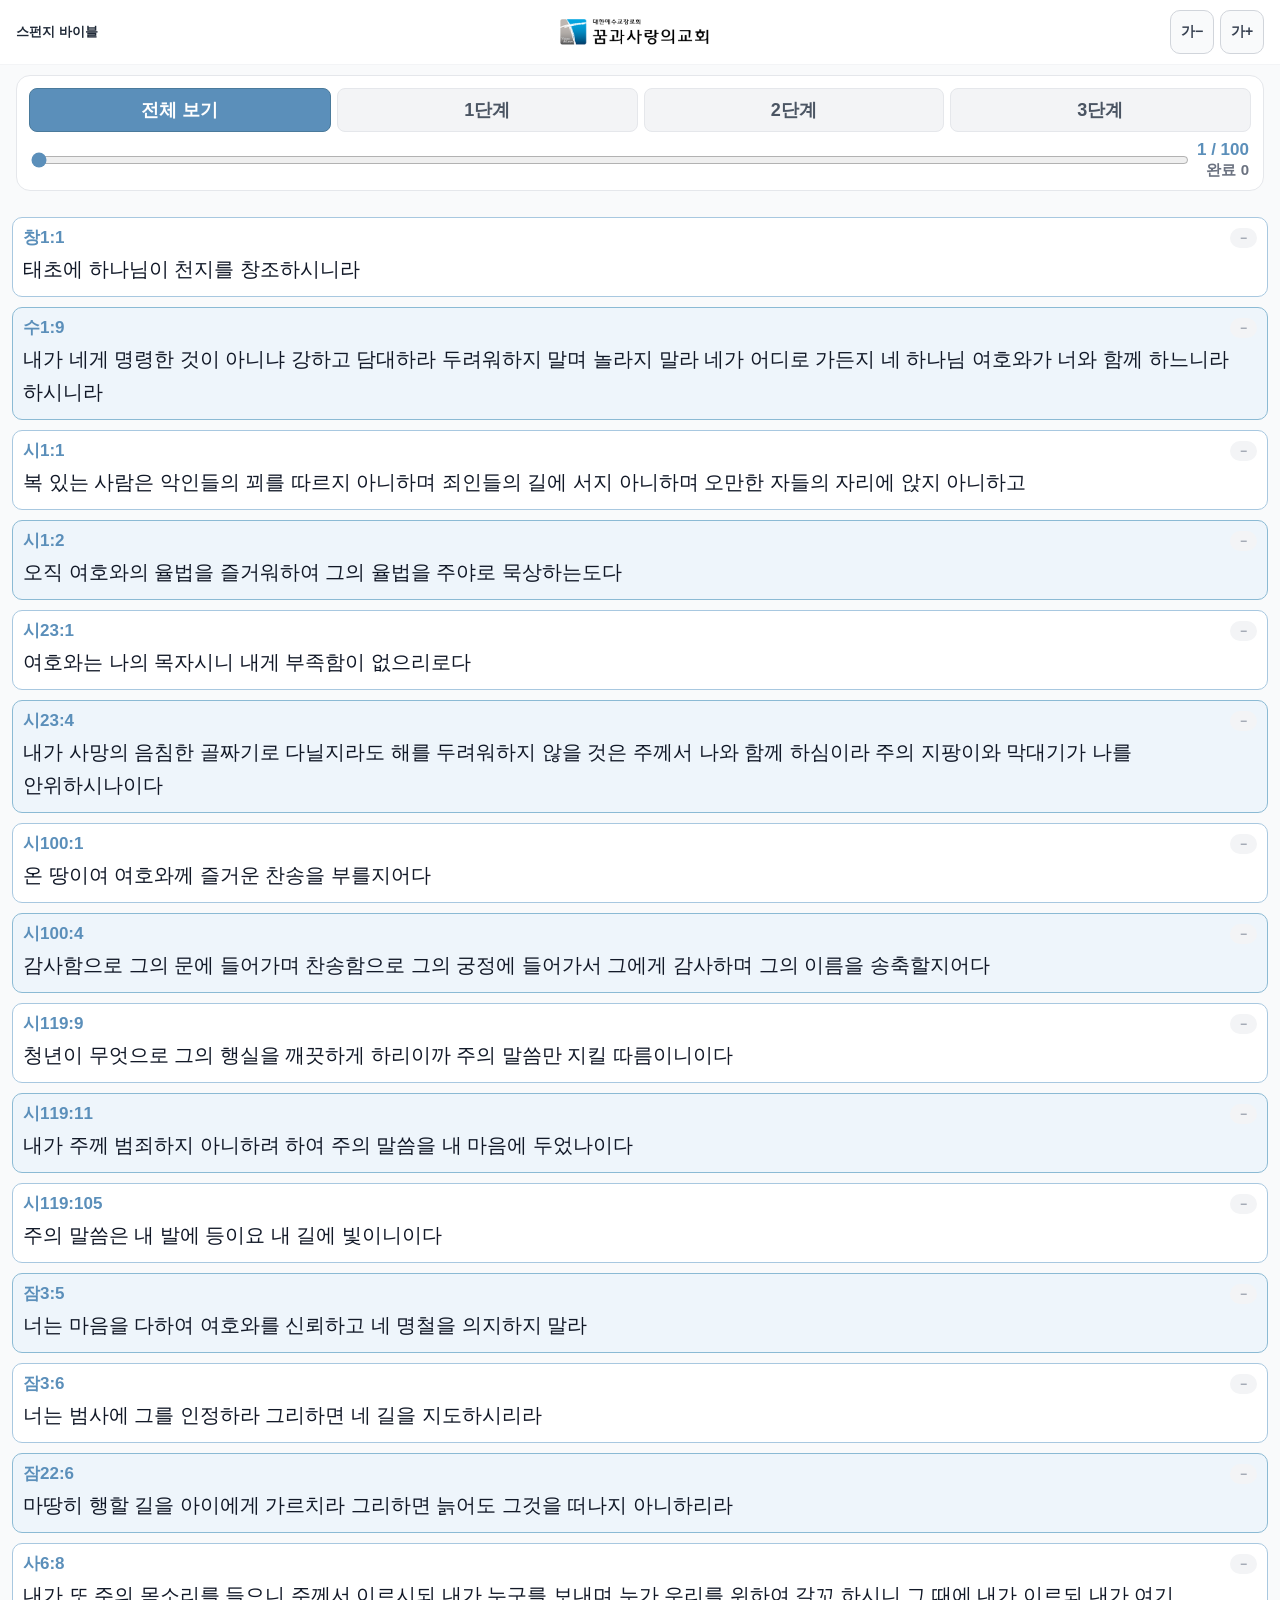
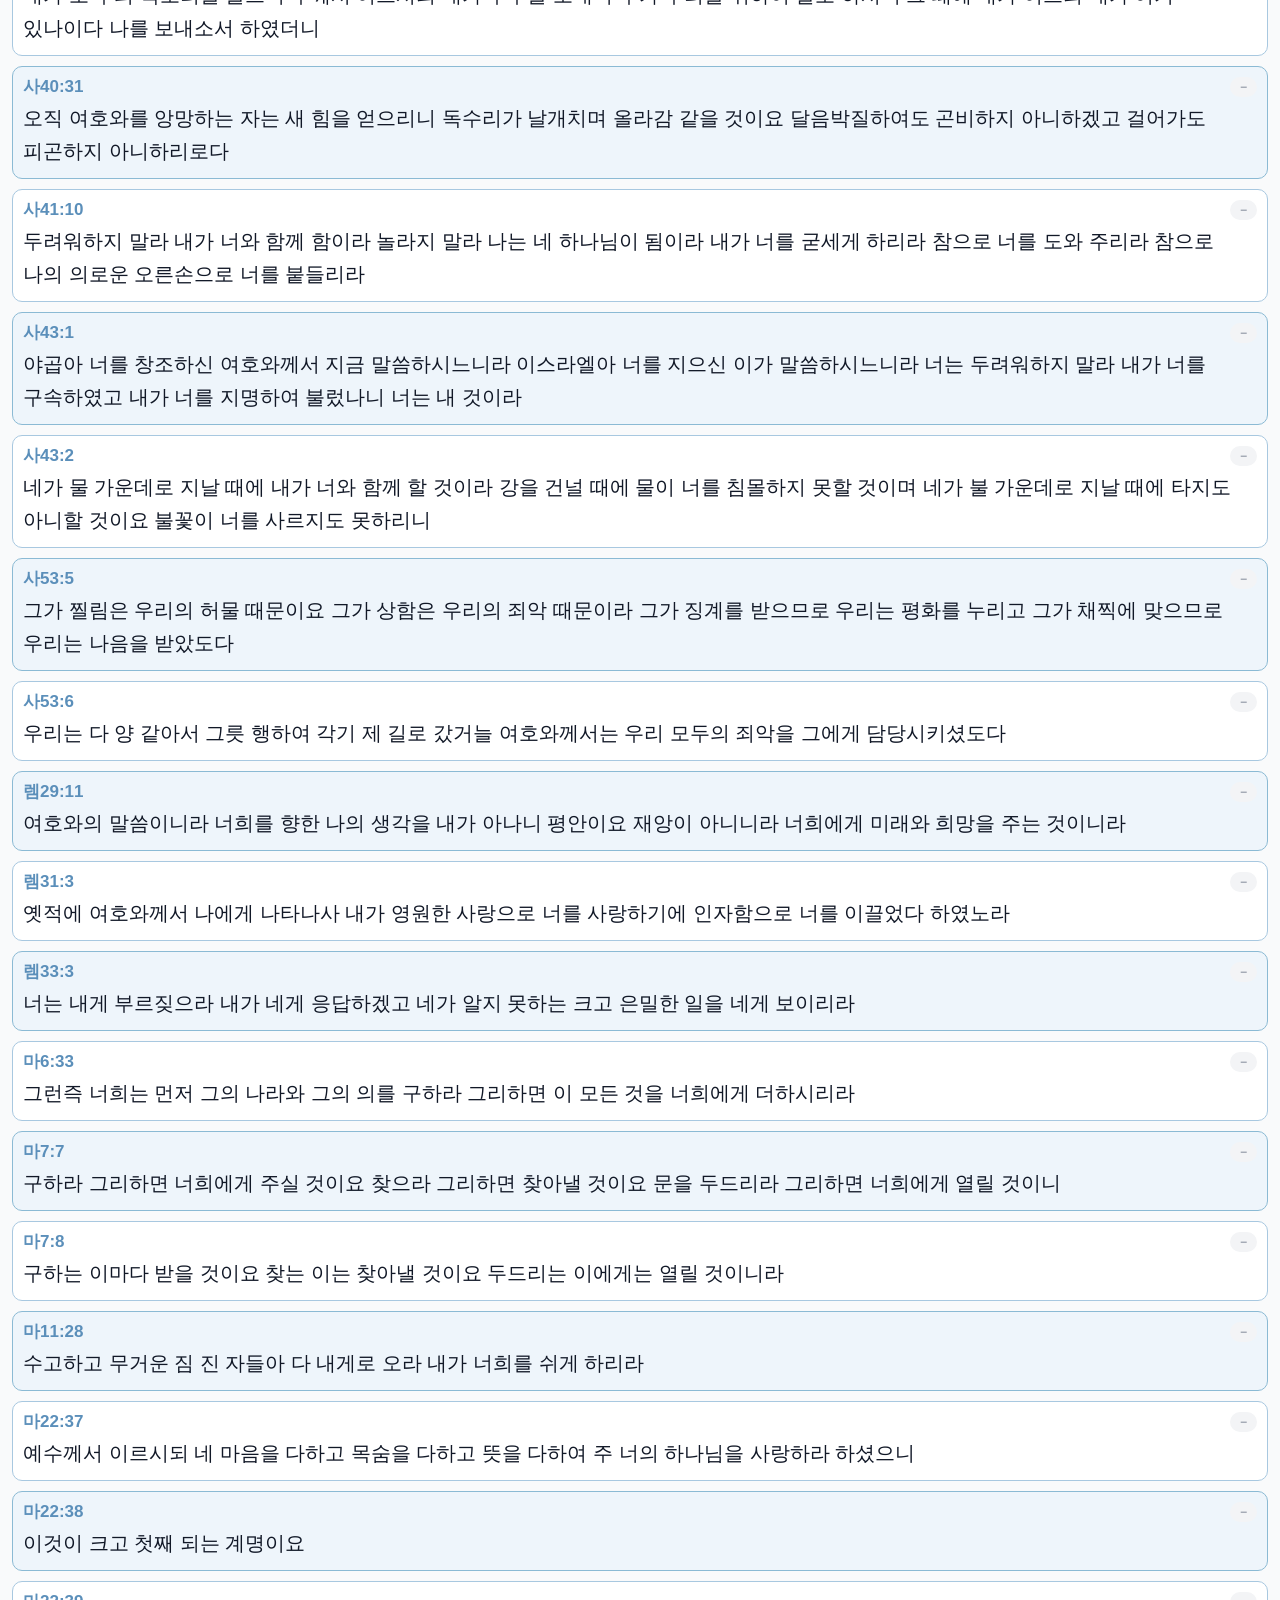
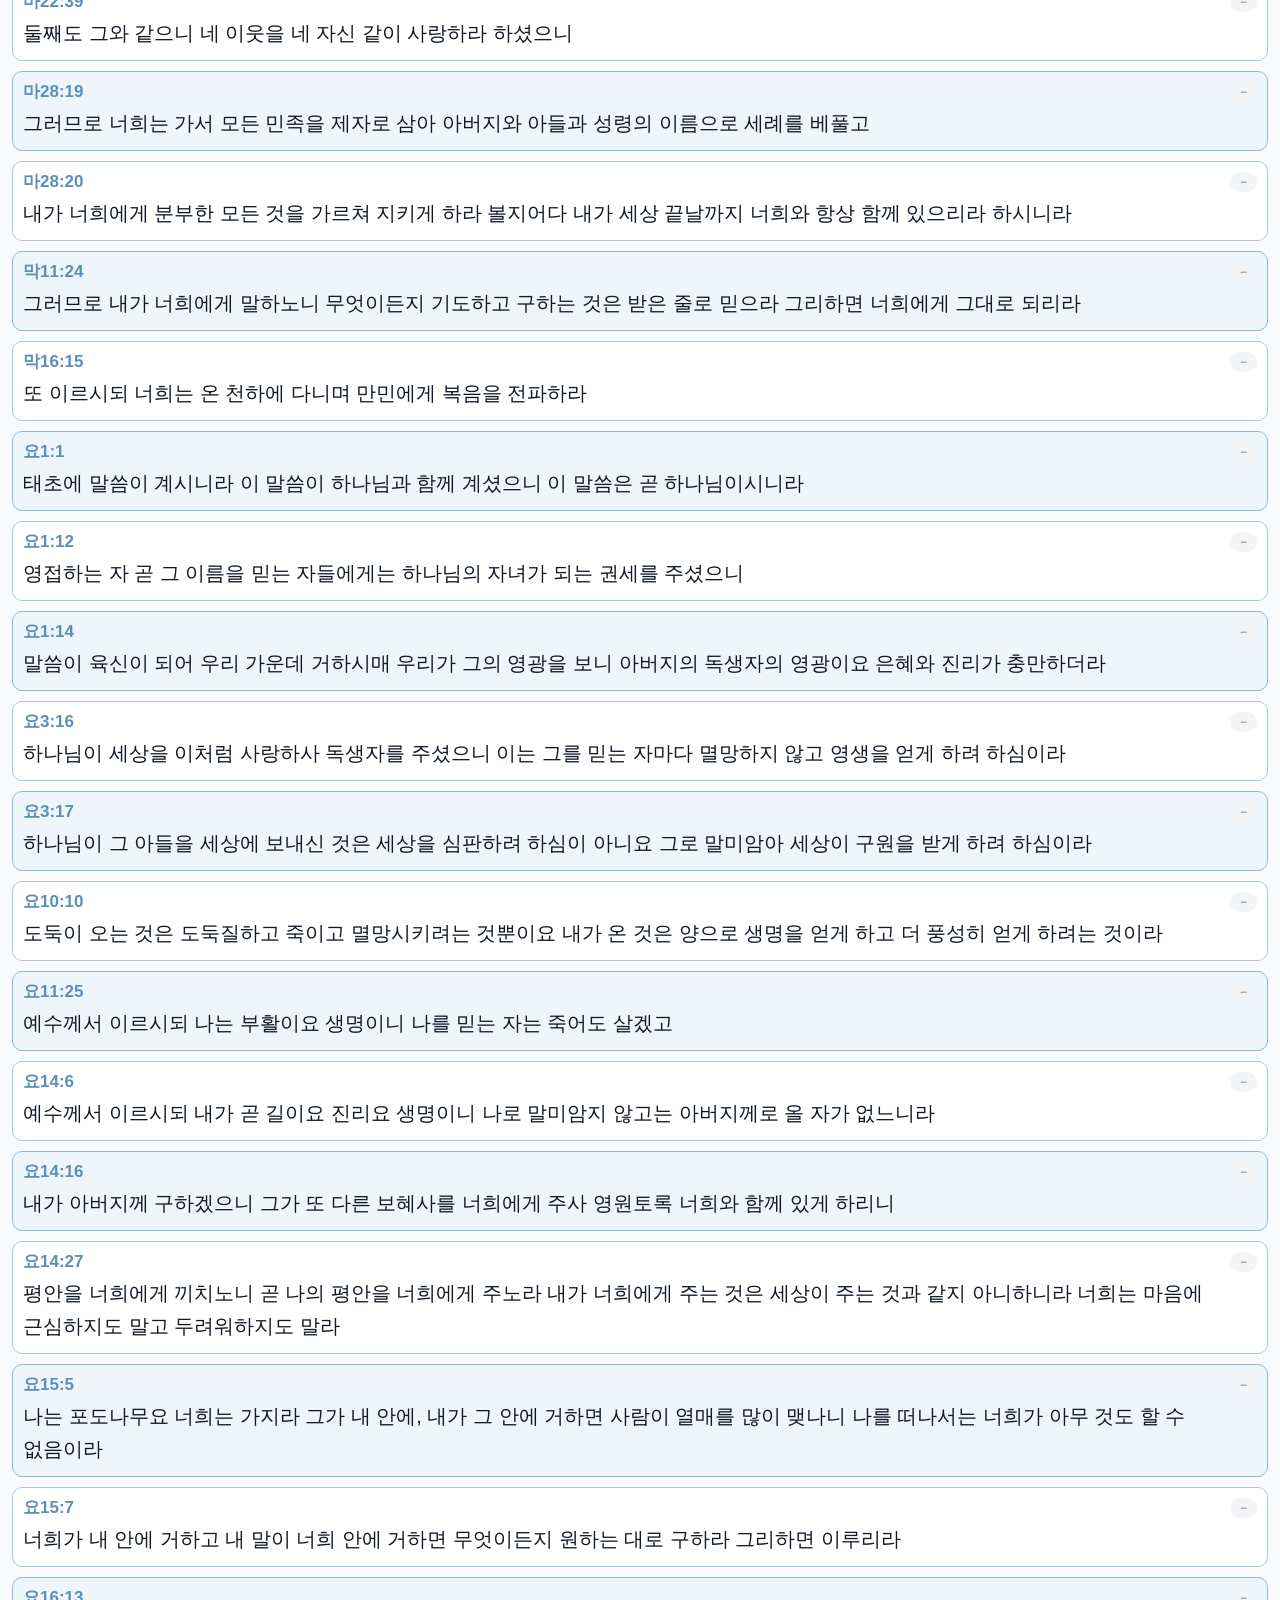
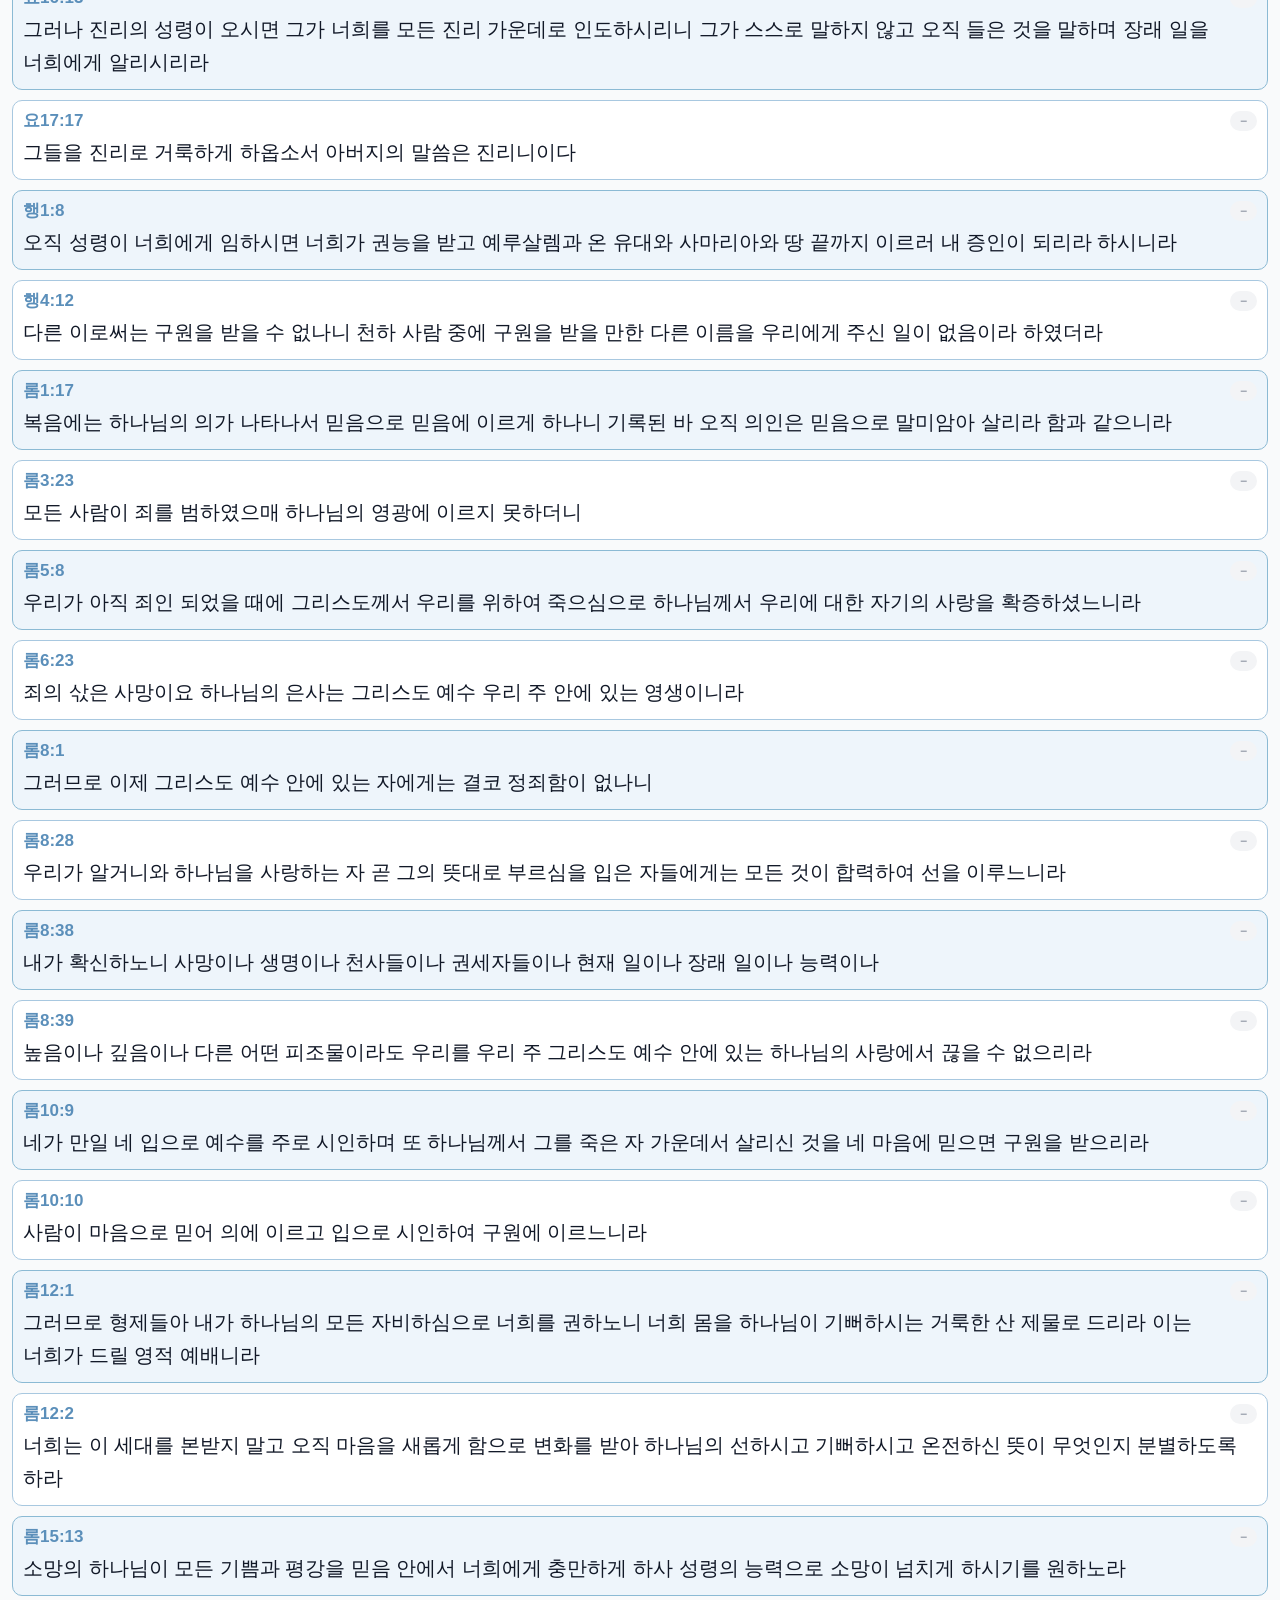
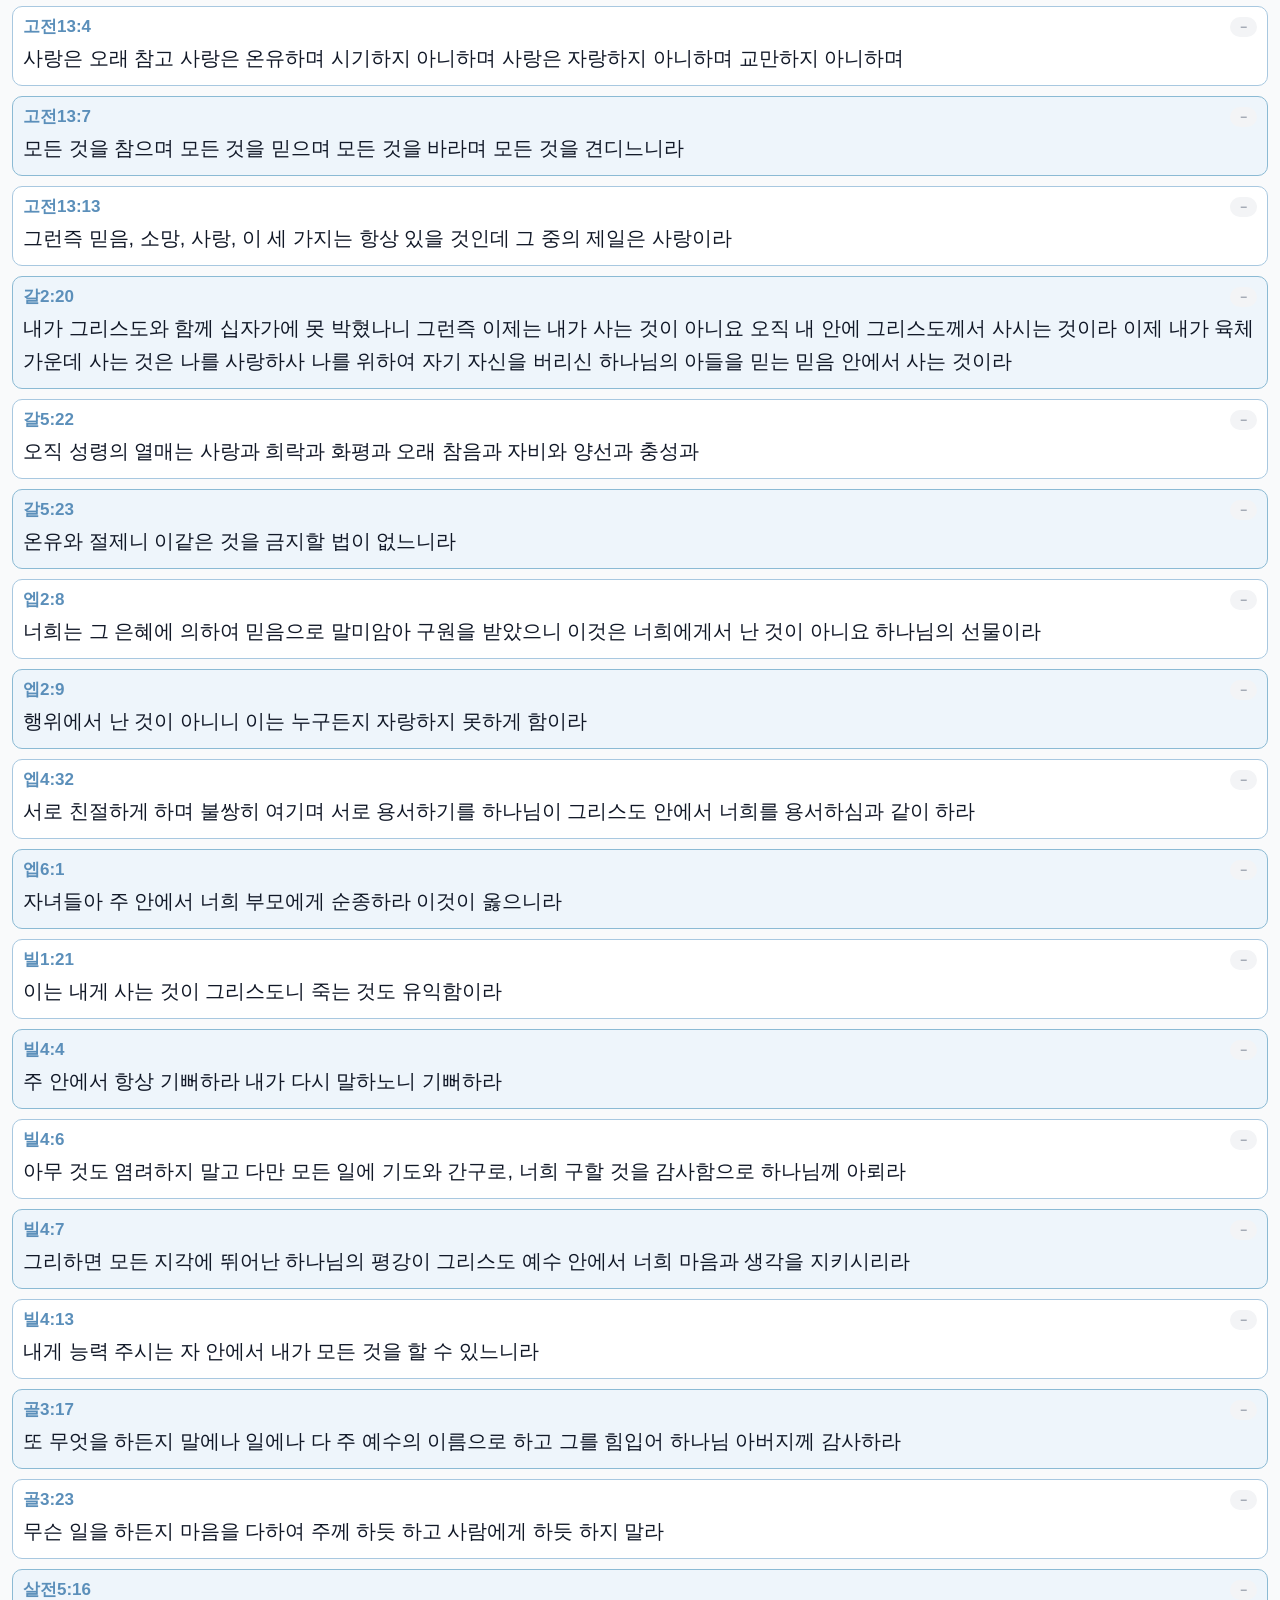
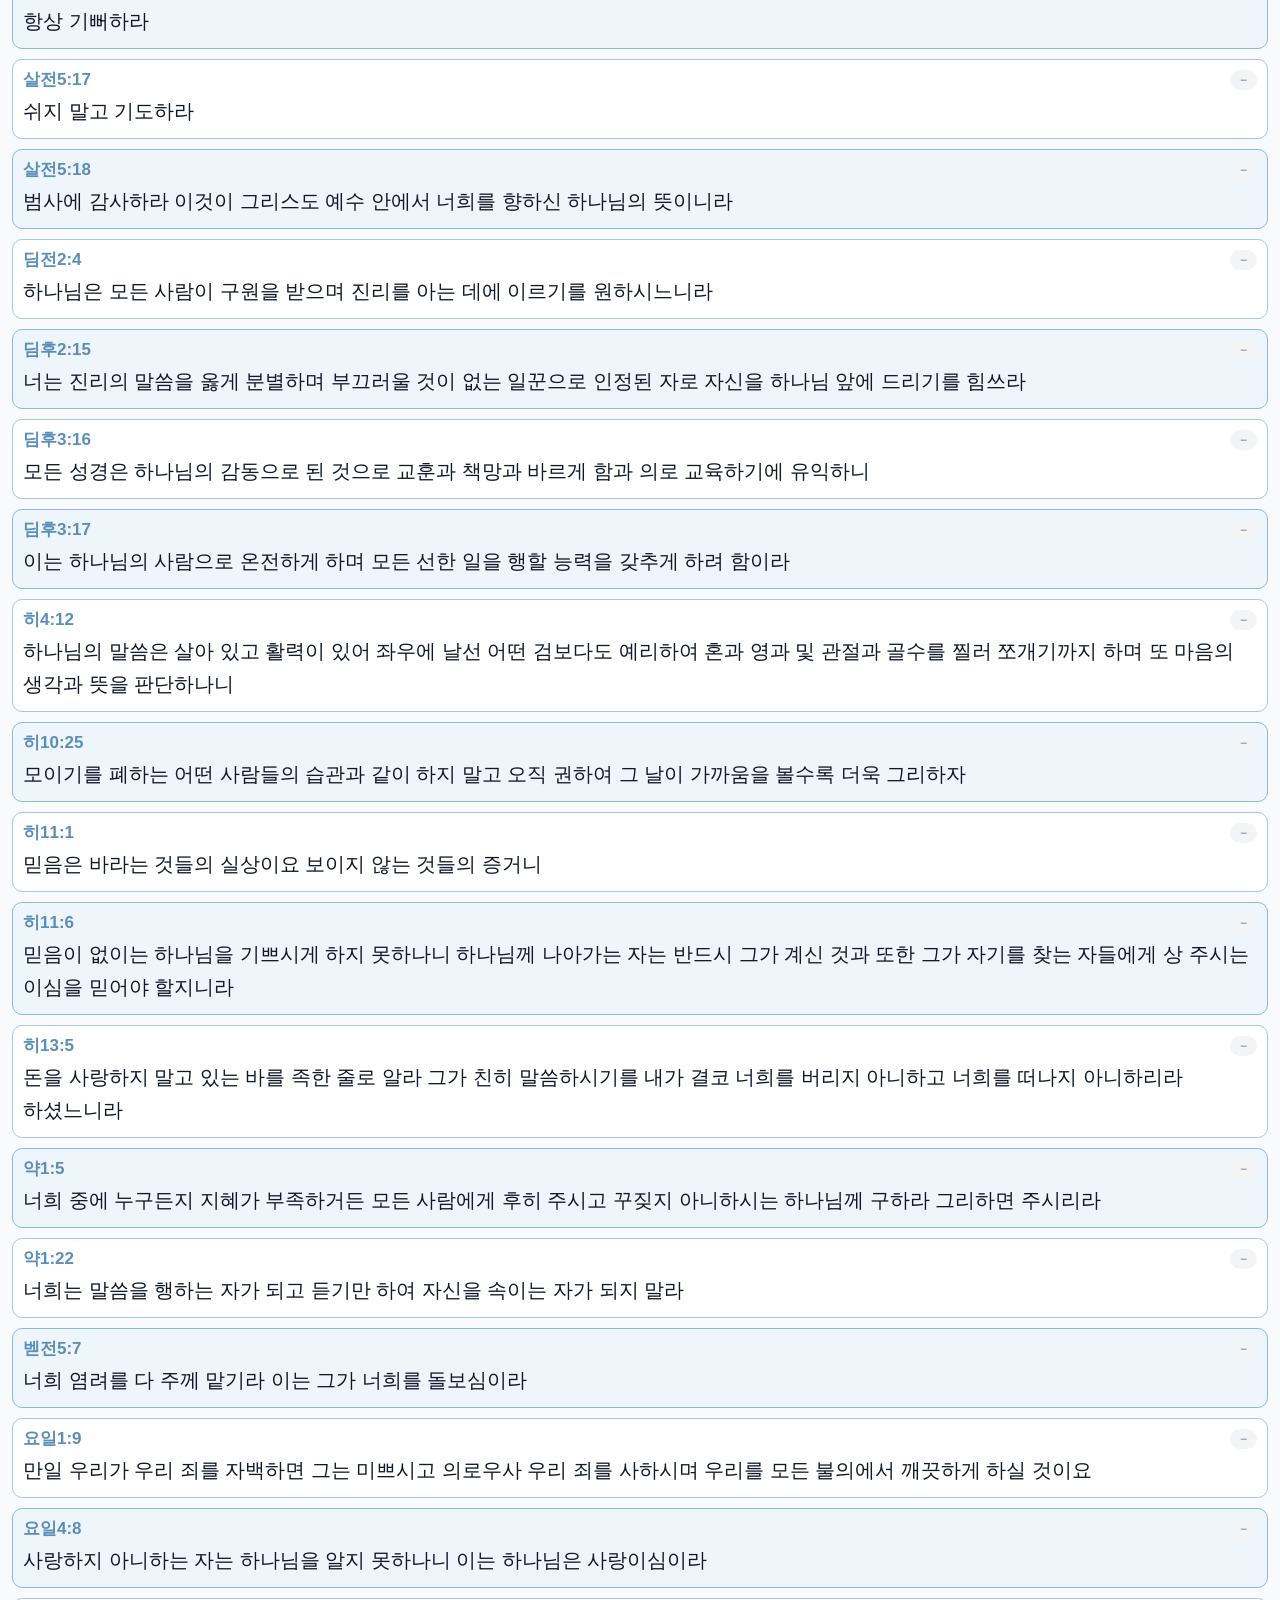
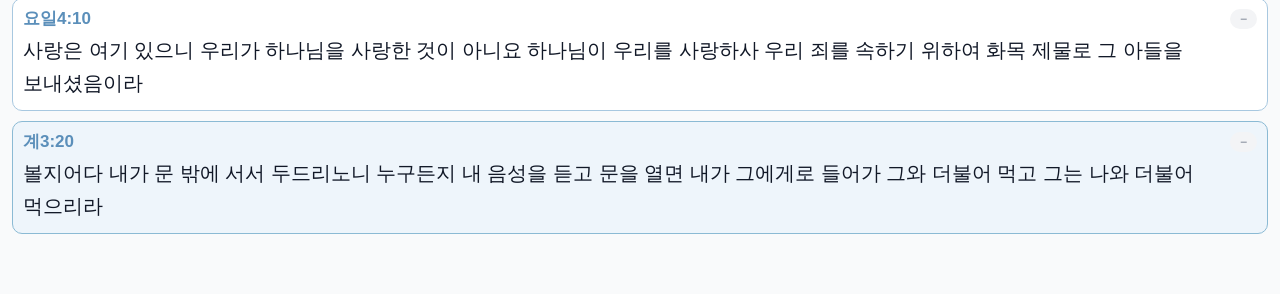
==== commit cca0e068: "2단계 가리기 모드 어절 옵션 추가 3단계 가리기 모드 수정" ====
--- a/index.html
+++ b/index.html
@@ -43,7 +43,13 @@
           <div class="stage-row">
             <button class="stage-btn on" data-s="0">전체 보기</button>
             <button class="stage-btn" data-s="1" title="명사 가리기">1단계</button>
-            <button class="stage-btn" data-s="2" title="어구 가리기">2단계</button>
+            <div class="stage-cell">
+              <button class="stage-btn" data-s="2" title="어구 가리기">2단계</button>
+              <div class="phrase-row" id="phrase-row" style="display:none">
+                <button class="phrase-btn on" data-ps="1">1어절</button>
+                <button class="phrase-btn" data-ps="2">2어절</button>
+              </div>
+            </div>
             <button class="stage-btn" data-s="3" title="전체 가리기">3단계</button>
           </div>
           <!-- 2행: 전체 공개 + 슬라이더 + 진행률 -->
@@ -72,7 +78,7 @@
       if ('serviceWorker' in navigator) {
         navigator.serviceWorker.register('./sw.js', { updateViaCache: 'none' })
           .then(reg => {
-            reg.update(); // 페이지 로드마다 즉시 업데이트 확인
+            reg.update();
             const activate = sw => {
               sw.addEventListener('statechange', () => {
                 if (sw.state === 'activated') window.location.reload();
--- a/css/style.css
+++ b/css/style.css
@@ -127,6 +127,45 @@
 }
 
 .stage-btn:hover:not(.on) { background: #e5e7eb; }
+
+/* 2단계 버튼 wrapper: 버튼 + 어절 토글을 세로로 묶음 */
+.stage-cell {
+  flex: 1;
+  display: flex;
+  flex-direction: column;
+  gap: 5px;
+}
+
+.stage-cell > .stage-btn {
+  width: 100%;
+}
+
+/* 어절 토글: 2단계 버튼 바로 아래 */
+.phrase-row {
+  display: flex;
+  gap: 4px;
+}
+
+.phrase-btn {
+  flex: 1;
+  padding: 0.28em 0;
+  border-radius: 6px;
+  border: 1.5px solid #c8dff0;
+  background: #eef5fb;
+  color: #5b8fba;
+  font-size: 0.78em;
+  font-weight: 700;
+  cursor: pointer;
+  transition: all .12s;
+}
+
+.phrase-btn.on {
+  background: #5b8fba;
+  color: #fff;
+  border-color: #4a7a9b;
+}
+
+.phrase-btn:hover:not(.on) { background: #dbedf7; }
 
 /* 2행: 전체 공개 + 슬라이더 + 진행률 */
 .ctrl-foot {
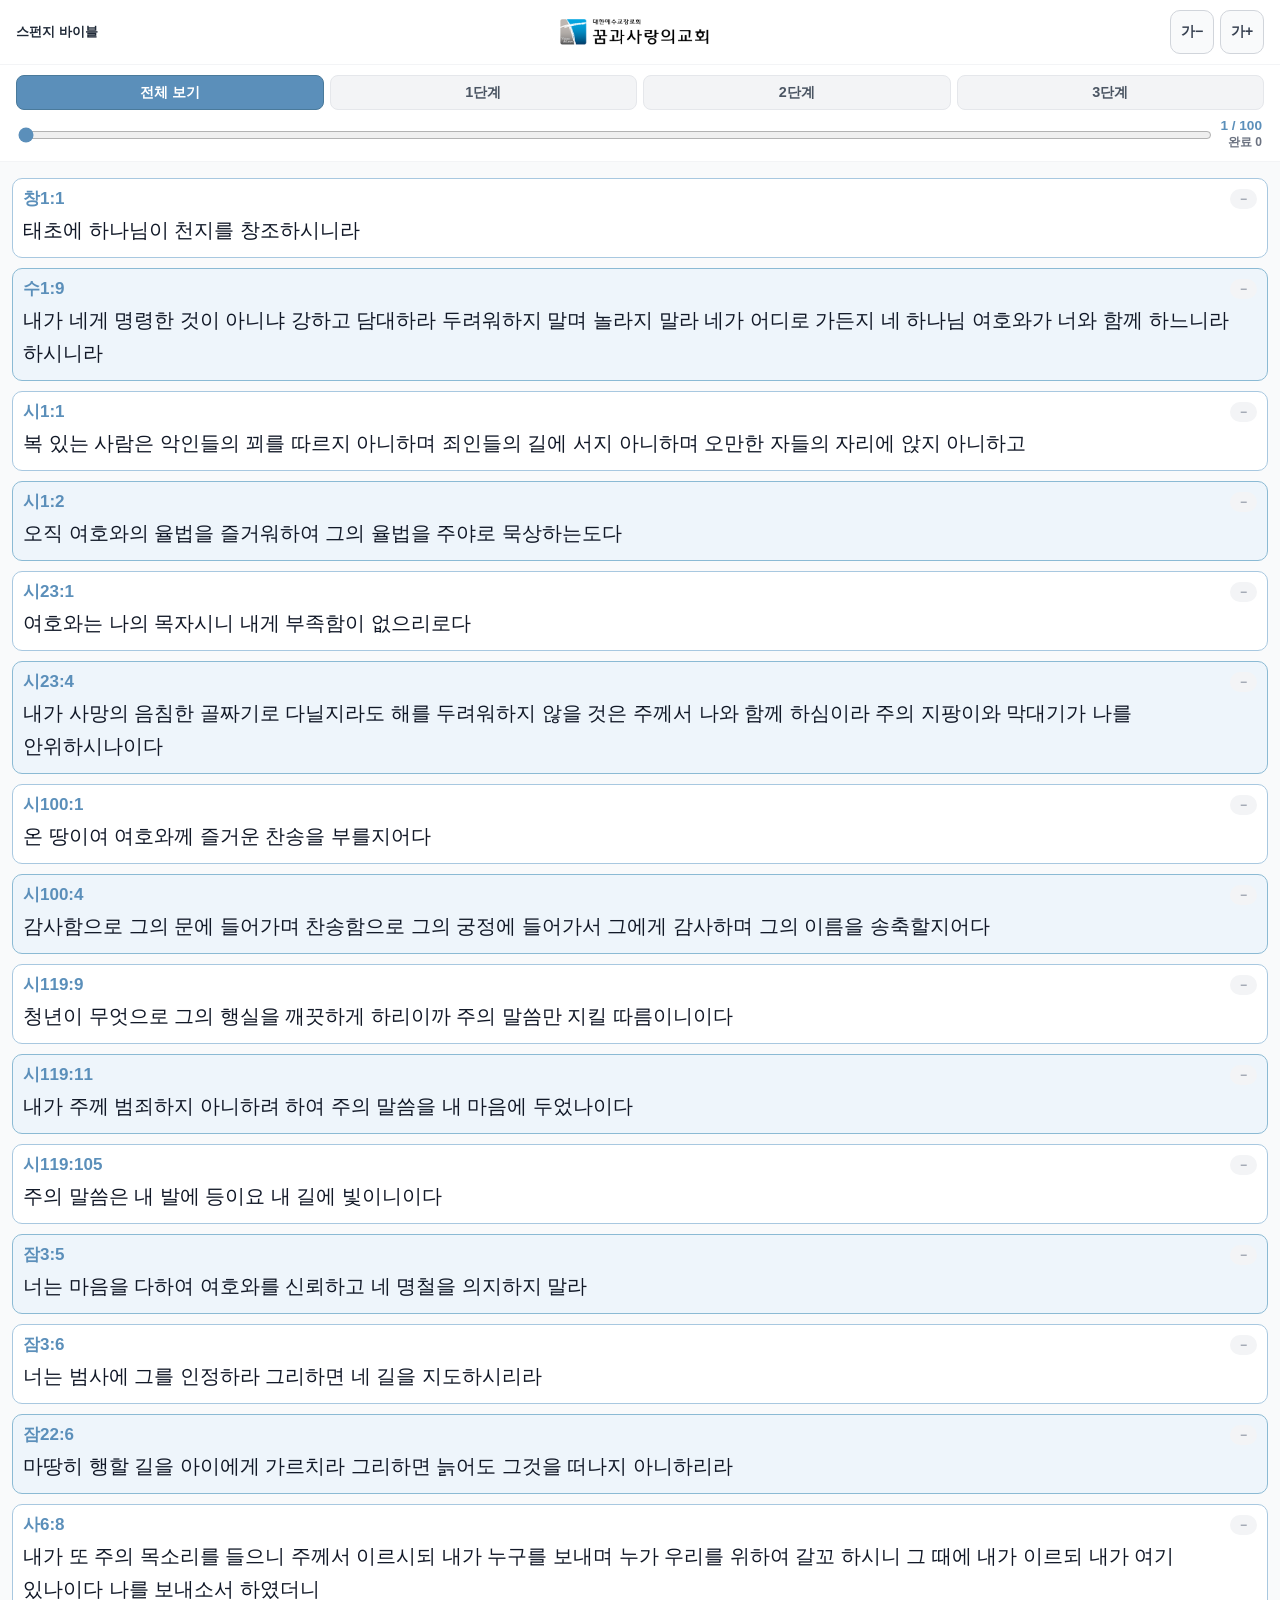
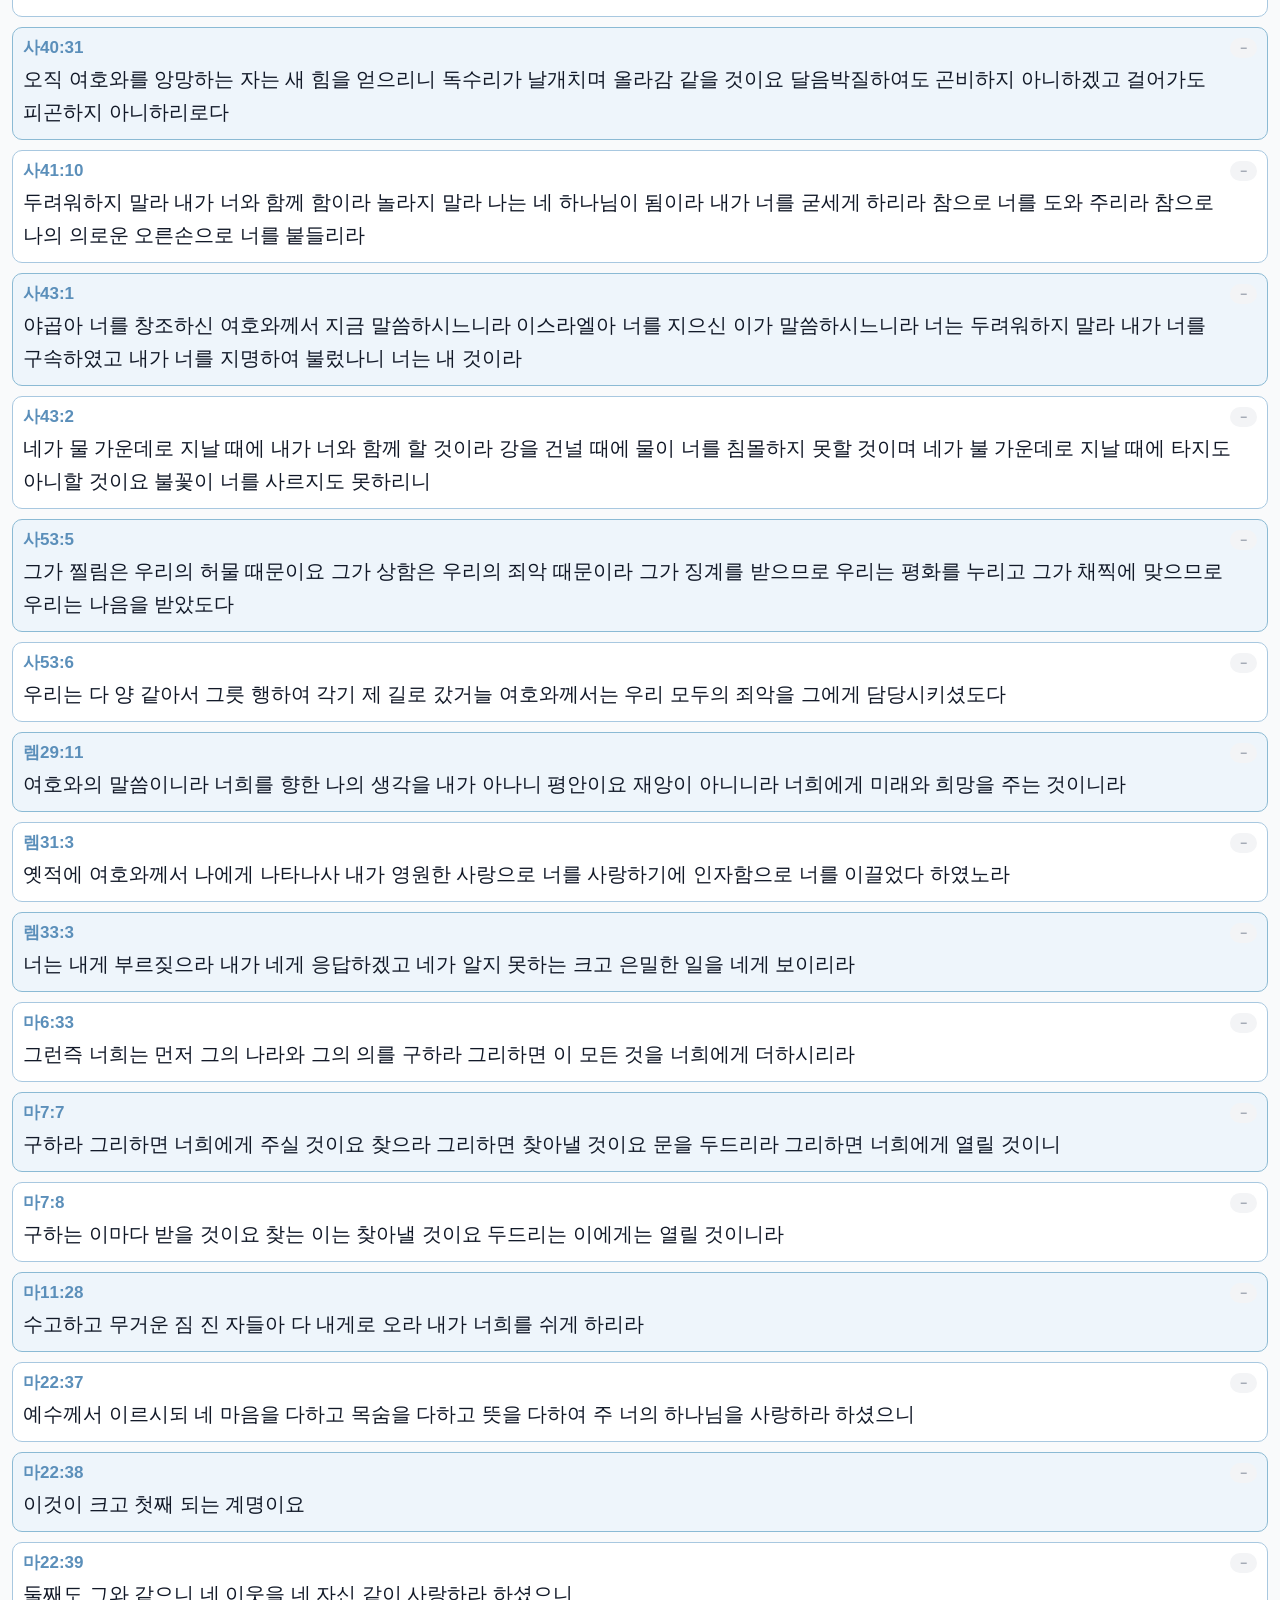
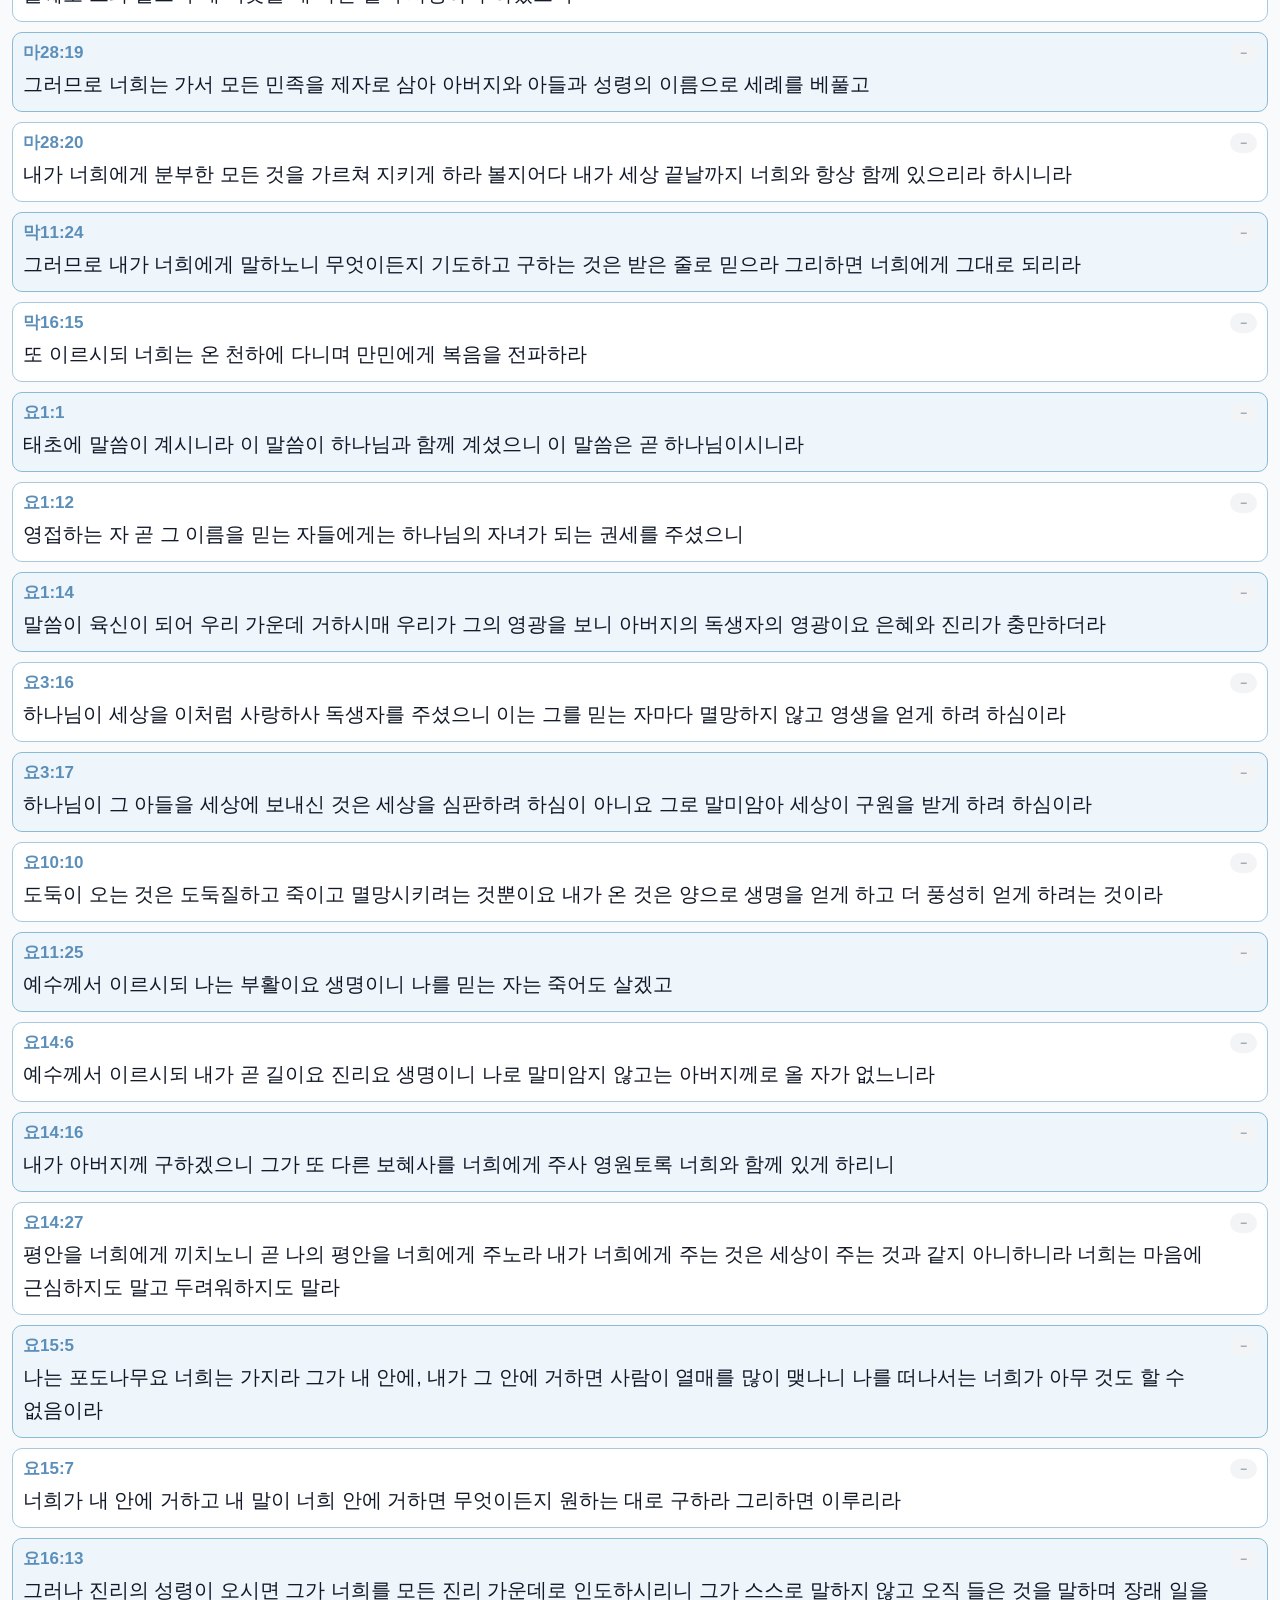
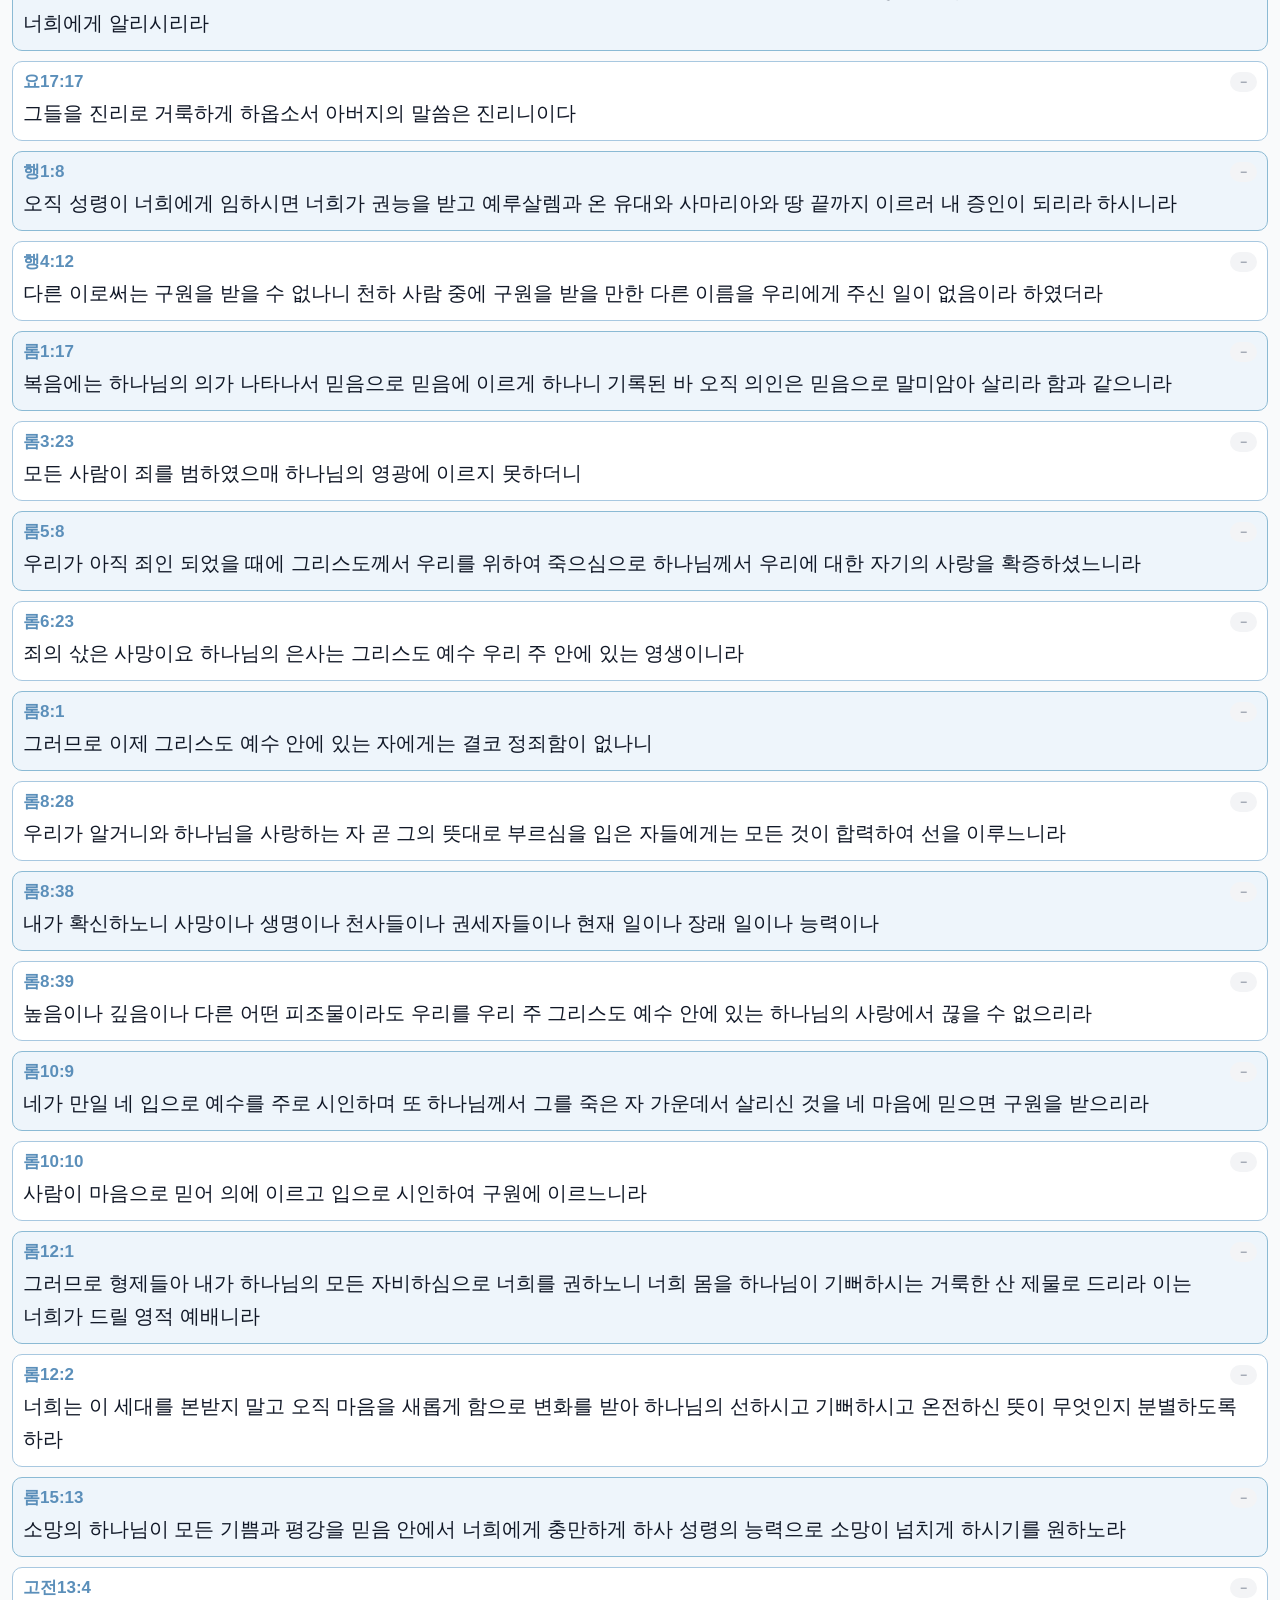
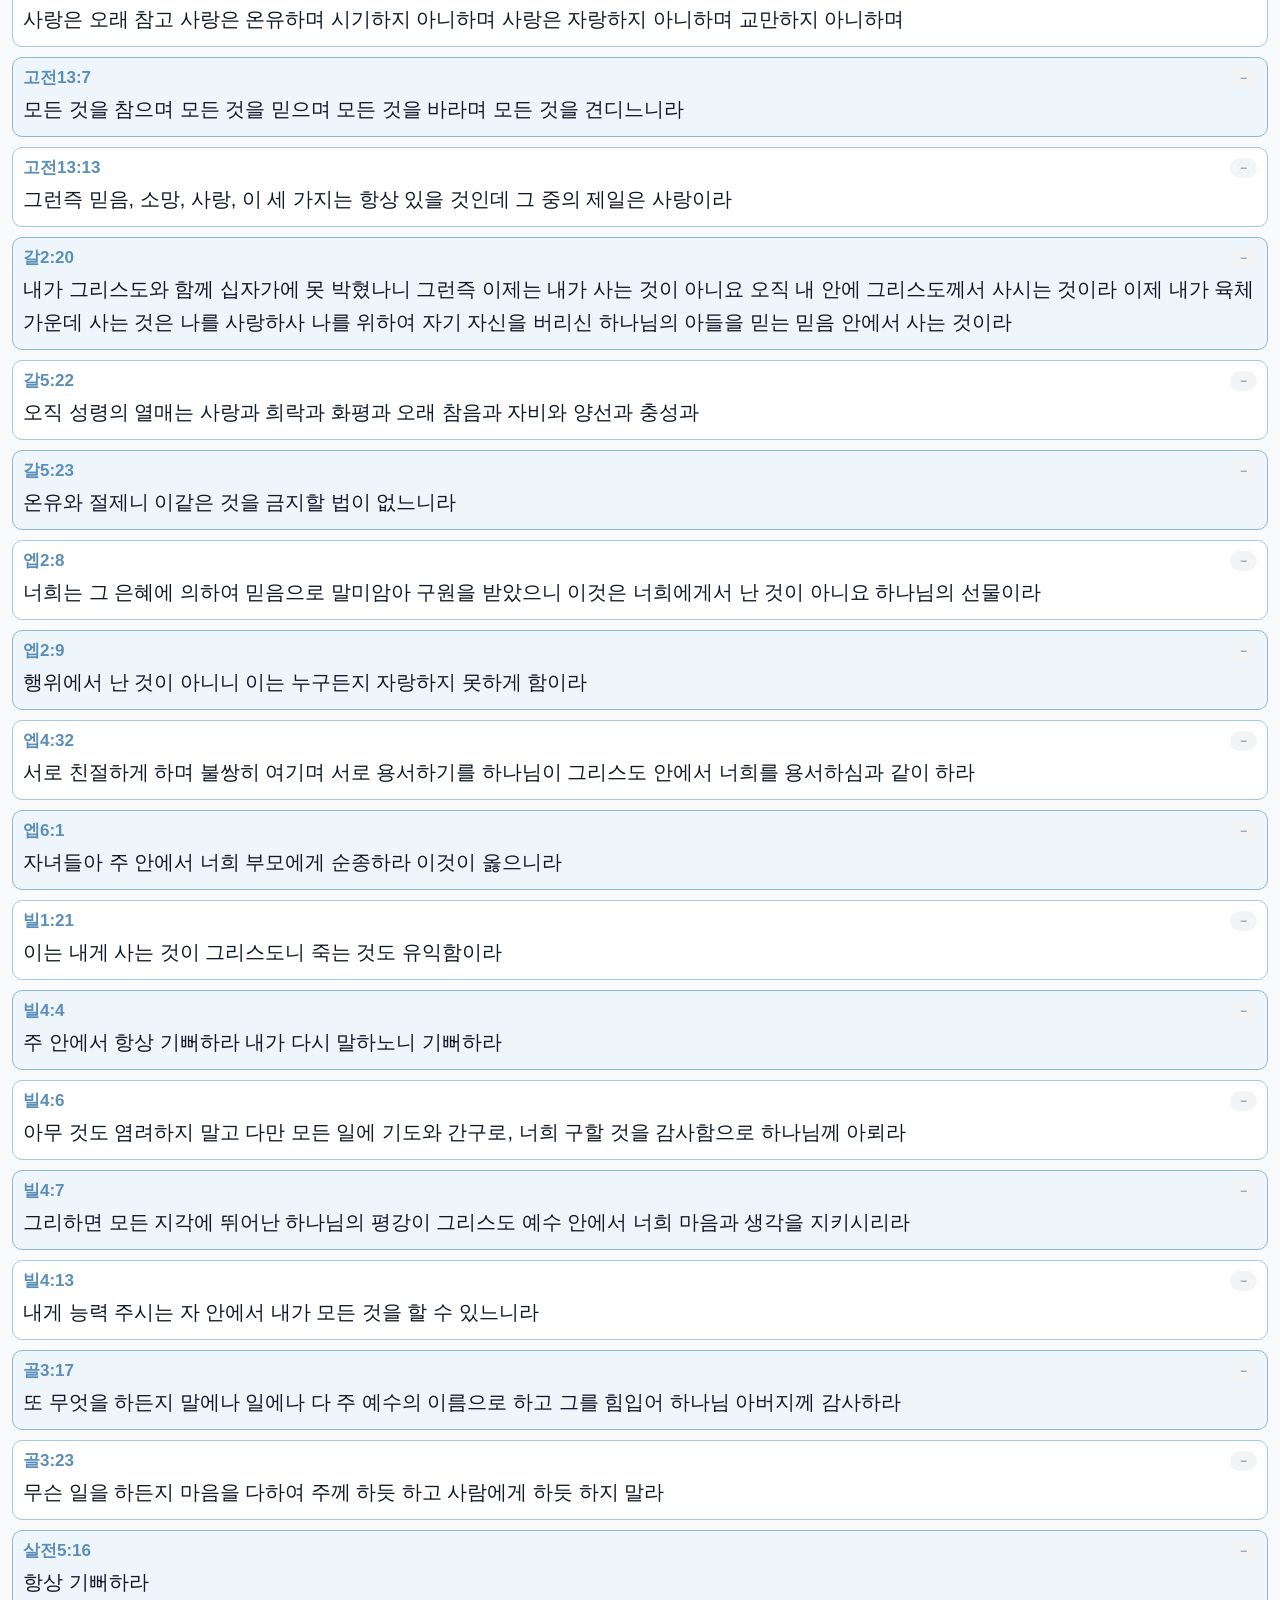
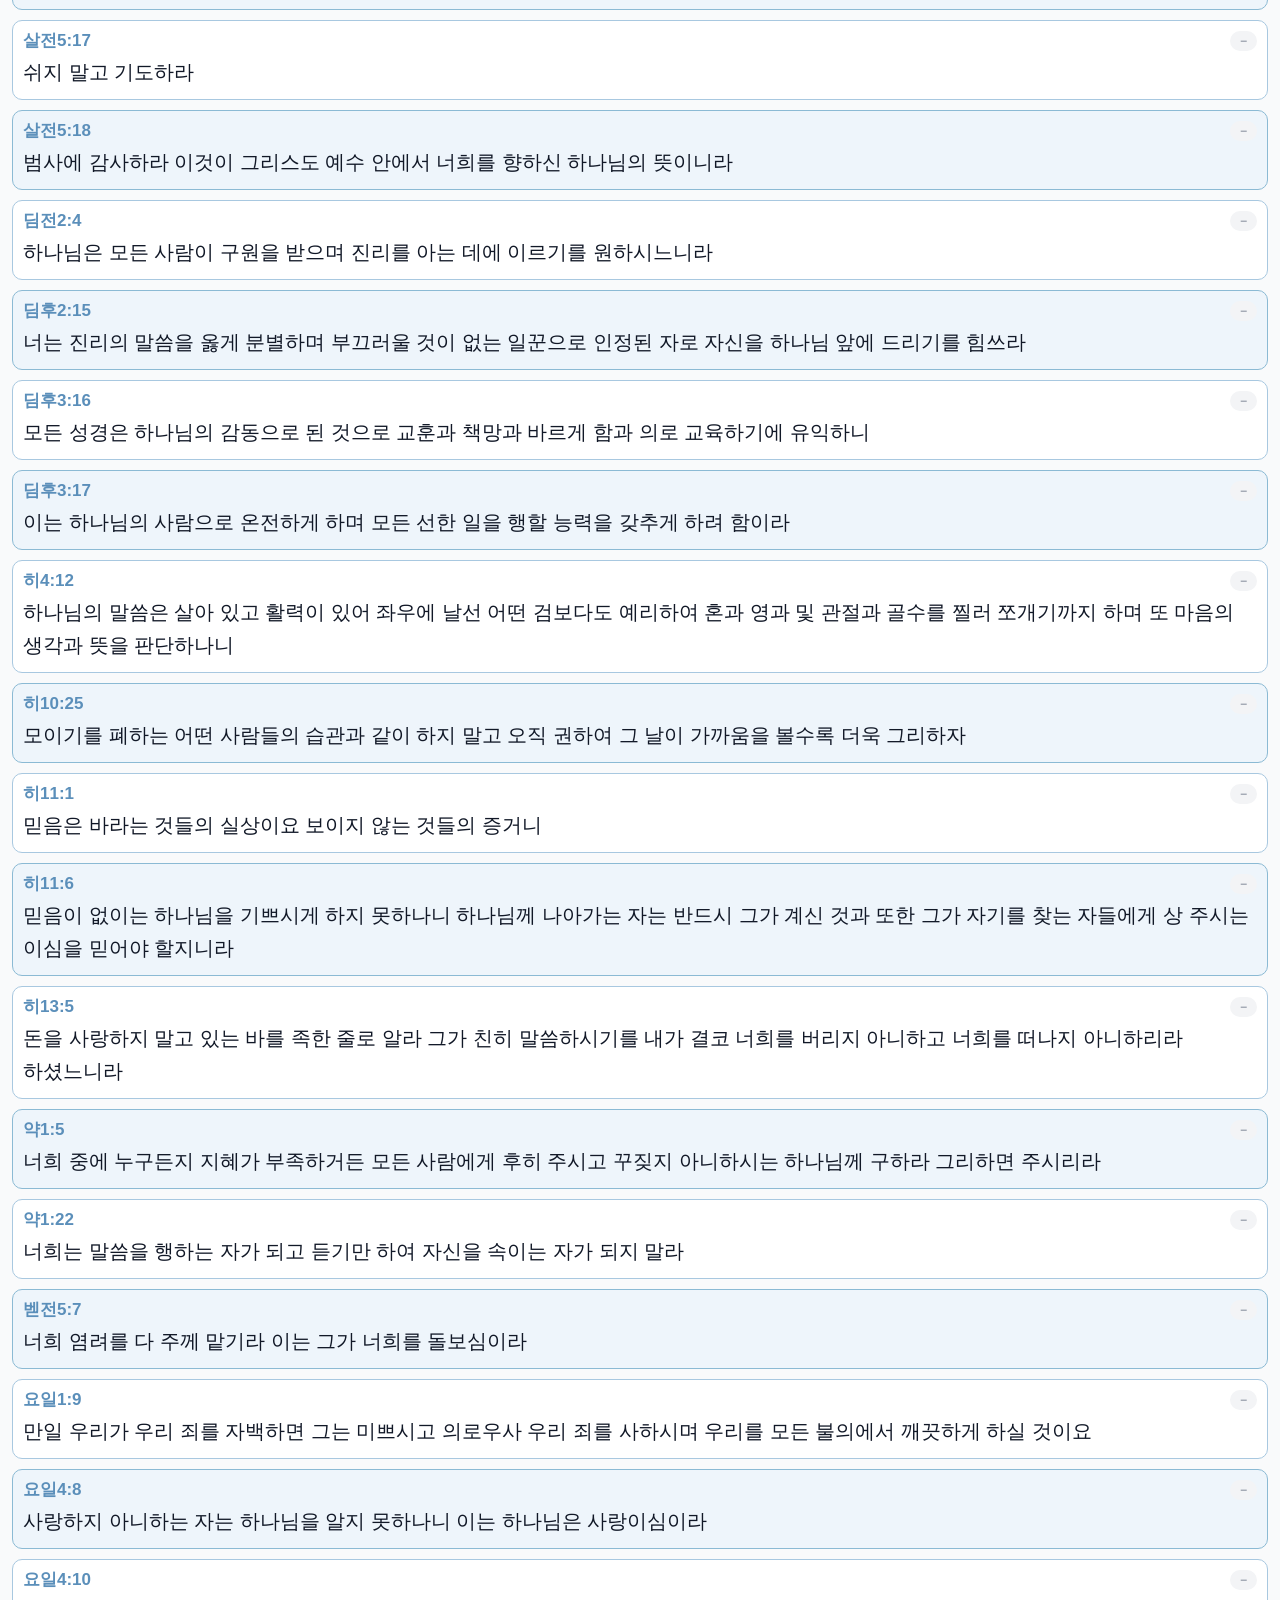
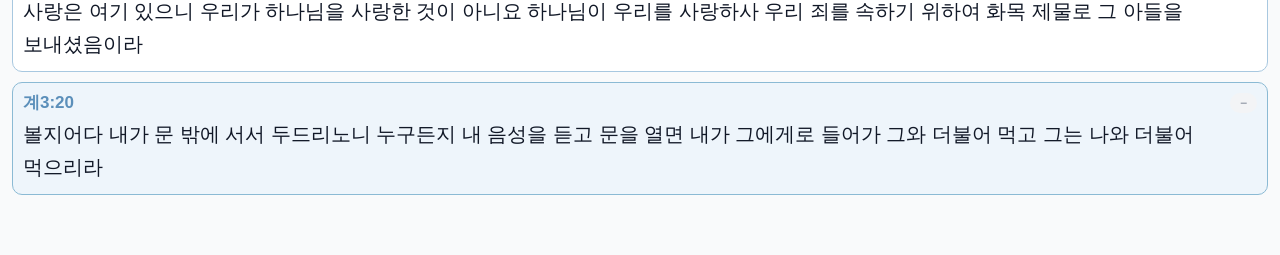
==== commit 3b57e9bc: "헤더 UI 수정" ====
--- a/index.html
+++ b/index.html
@@ -43,18 +43,16 @@
           <div class="stage-row">
             <button class="stage-btn on" data-s="0">전체 보기</button>
             <button class="stage-btn" data-s="1" title="명사 가리기">1단계</button>
-            <div class="stage-cell">
-              <button class="stage-btn" data-s="2" title="어구 가리기">2단계</button>
-              <div class="phrase-row" id="phrase-row" style="display:none">
-                <button class="phrase-btn on" data-ps="1">1어절</button>
-                <button class="phrase-btn" data-ps="2">2어절</button>
-              </div>
-            </div>
+            <button class="stage-btn" data-s="2" title="어구 가리기">2단계</button>
             <button class="stage-btn" data-s="3" title="전체 가리기">3단계</button>
           </div>
-          <!-- 2행: 전체 공개 + 슬라이더 + 진행률 -->
+          <!-- 2행: 전체 공개 + 어절 토글 + 슬라이더 + 진행률 -->
           <div class="ctrl-foot">
             <button class="reveal-btn" id="reveal-all">🫣 전체 공개</button>
+            <div class="phrase-row" id="phrase-row" style="display:none">
+              <button class="phrase-btn on" data-ps="1">1</button>
+              <button class="phrase-btn" data-ps="2">2</button>
+            </div>
             <input type="range" id="verse-slider" min="1" max="100" value="1" />
             <div class="ctrl-info">
               <span id="slider-label">1/100</span>
@@ -79,15 +77,12 @@
         navigator.serviceWorker.register('./sw.js', { updateViaCache: 'none' })
           .then(reg => {
             reg.update();
-            const activate = sw => {
+            if (reg.waiting) reg.waiting.postMessage('skip-waiting');
+            reg.addEventListener('updatefound', () => {
+              const sw = reg.installing;
               sw.addEventListener('statechange', () => {
-                if (sw.state === 'activated') window.location.reload();
+                if (sw.state === 'installed') sw.postMessage('skip-waiting');
               });
-            };
-            if (reg.installing) activate(reg.installing);
-            if (reg.waiting)    reg.waiting.postMessage('skip-waiting');
-            reg.addEventListener('updatefound', () => {
-              activate(reg.installing);
             });
           });
         navigator.serviceWorker.addEventListener('message', e => {
--- a/css/style.css
+++ b/css/style.css
@@ -85,18 +85,15 @@
   position: sticky;
   top: 64px;
   z-index: 10;
-  background: #f9fafb;
-  padding: 10px 16px;
+  background: #fff;
+  border-bottom: 1px solid #f3f4f6;
 }
 
 .ctrl-bar {
   display: flex;
   flex-direction: column;
   gap: 8px;
-  background: #fff;
-  border: 1px solid #e5e7eb;
-  border-radius: 14px;
-  padding: 12px 12px 10px;
+  padding: 10px 16px 10px;
 }
 
 /* 1행: 단계 버튼 4개 균등 배치 */
@@ -128,28 +125,14 @@
 
 .stage-btn:hover:not(.on) { background: #e5e7eb; }
 
-/* 2단계 버튼 wrapper: 버튼 + 어절 토글을 세로로 묶음 */
-.stage-cell {
-  flex: 1;
-  display: flex;
-  flex-direction: column;
-  gap: 5px;
-}
-
-.stage-cell > .stage-btn {
-  width: 100%;
-}
-
-/* 어절 토글: 2단계 버튼 바로 아래 */
+/* 어절 토글: ctrl-foot 안 세그먼트 컨트롤 */
 .phrase-row {
   display: flex;
-  gap: 4px;
+  flex-shrink: 0;
 }
 
 .phrase-btn {
-  flex: 1;
-  padding: 0.28em 0;
-  border-radius: 6px;
+  padding: 4px 10px;
   border: 1.5px solid #c8dff0;
   background: #eef5fb;
   color: #5b8fba;
@@ -157,7 +140,12 @@
   font-weight: 700;
   cursor: pointer;
   transition: all .12s;
-}
+  white-space: nowrap;
+  line-height: 1;
+}
+
+.phrase-btn:first-child { border-radius: 6px 0 0 6px; }
+.phrase-btn:last-child  { border-radius: 0 6px 6px 0; border-left: none; }
 
 .phrase-btn.on {
   background: #5b8fba;
@@ -165,6 +153,7 @@
   border-color: #4a7a9b;
 }
 
+.phrase-btn.on + .phrase-btn { border-left-color: #4a7a9b; }
 .phrase-btn:hover:not(.on) { background: #dbedf7; }
 
 /* 2행: 전체 공개 + 슬라이더 + 진행률 */
@@ -184,9 +173,7 @@
   display: none;
   font-weight: 600;
   white-space: nowrap;
-  width: 6rem;
   flex-shrink: 0;
-  text-align: center;
 }
 
 @media (hover: hover) {
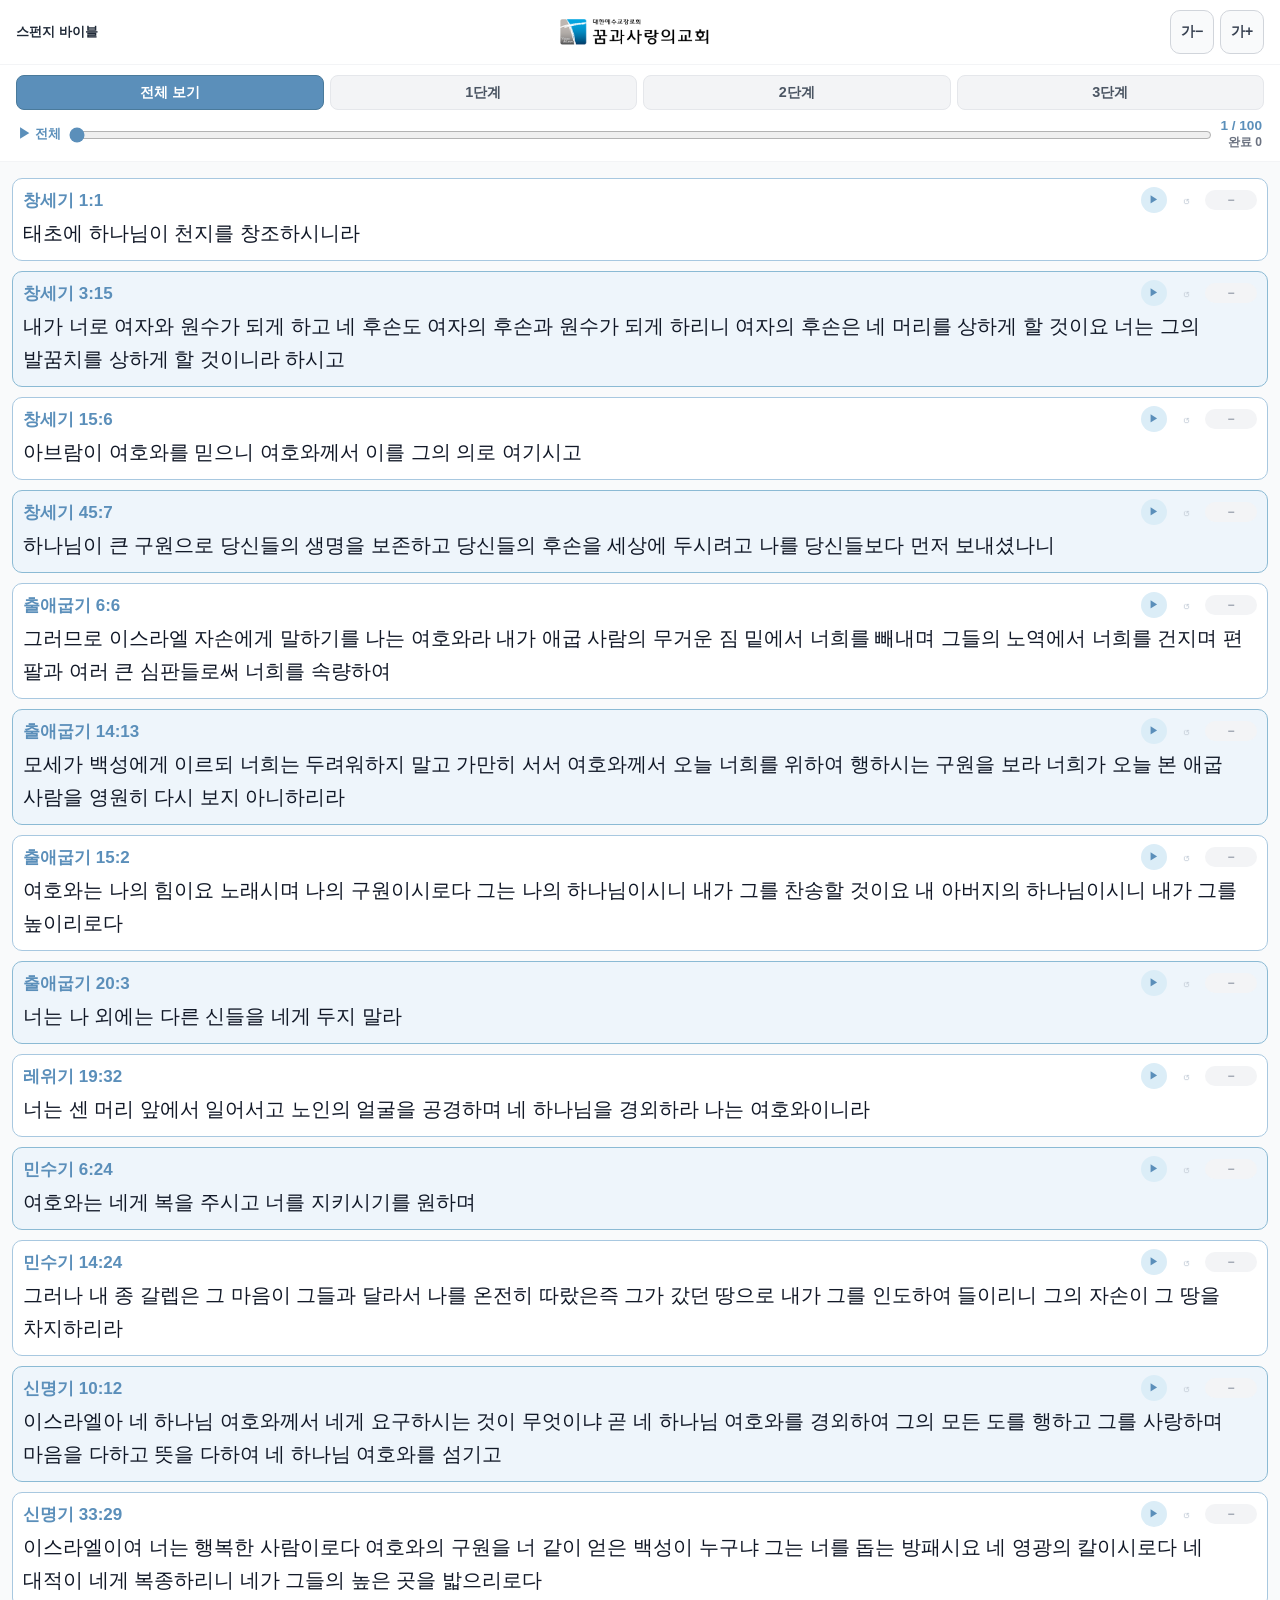
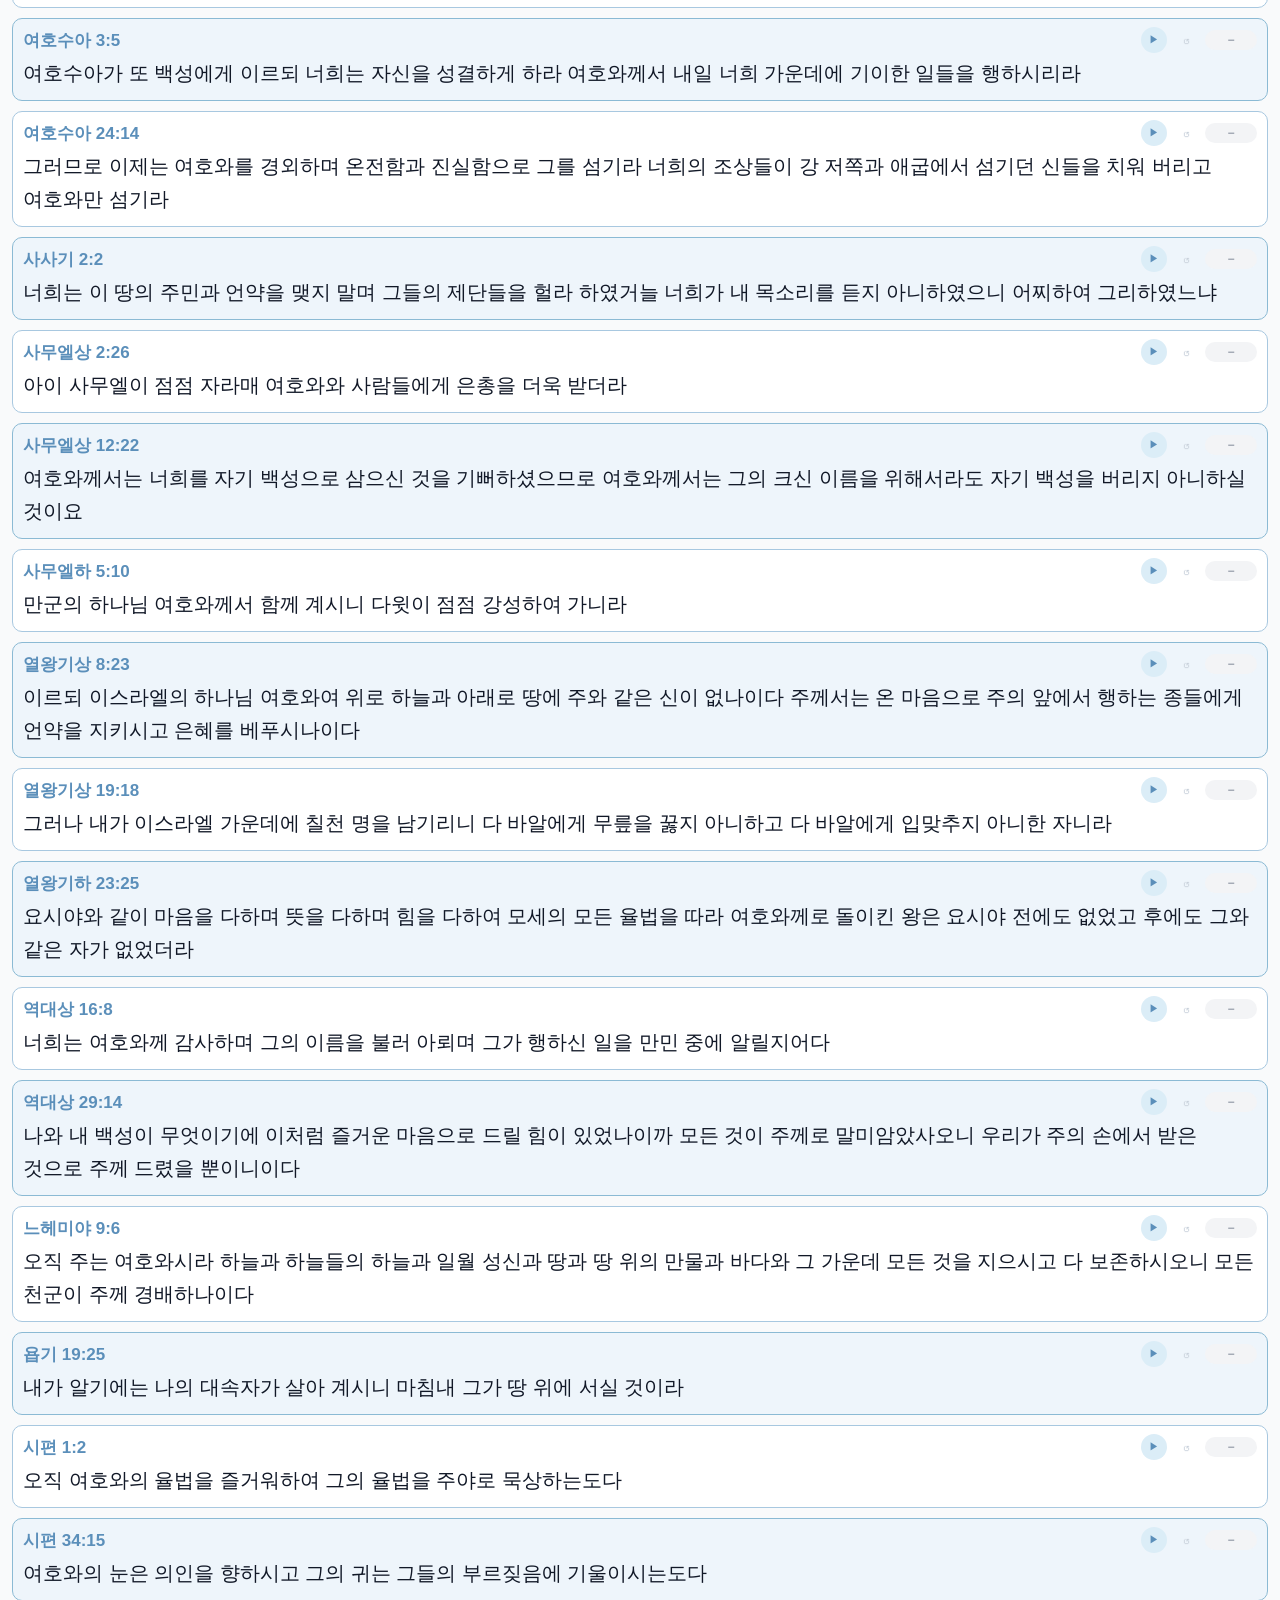
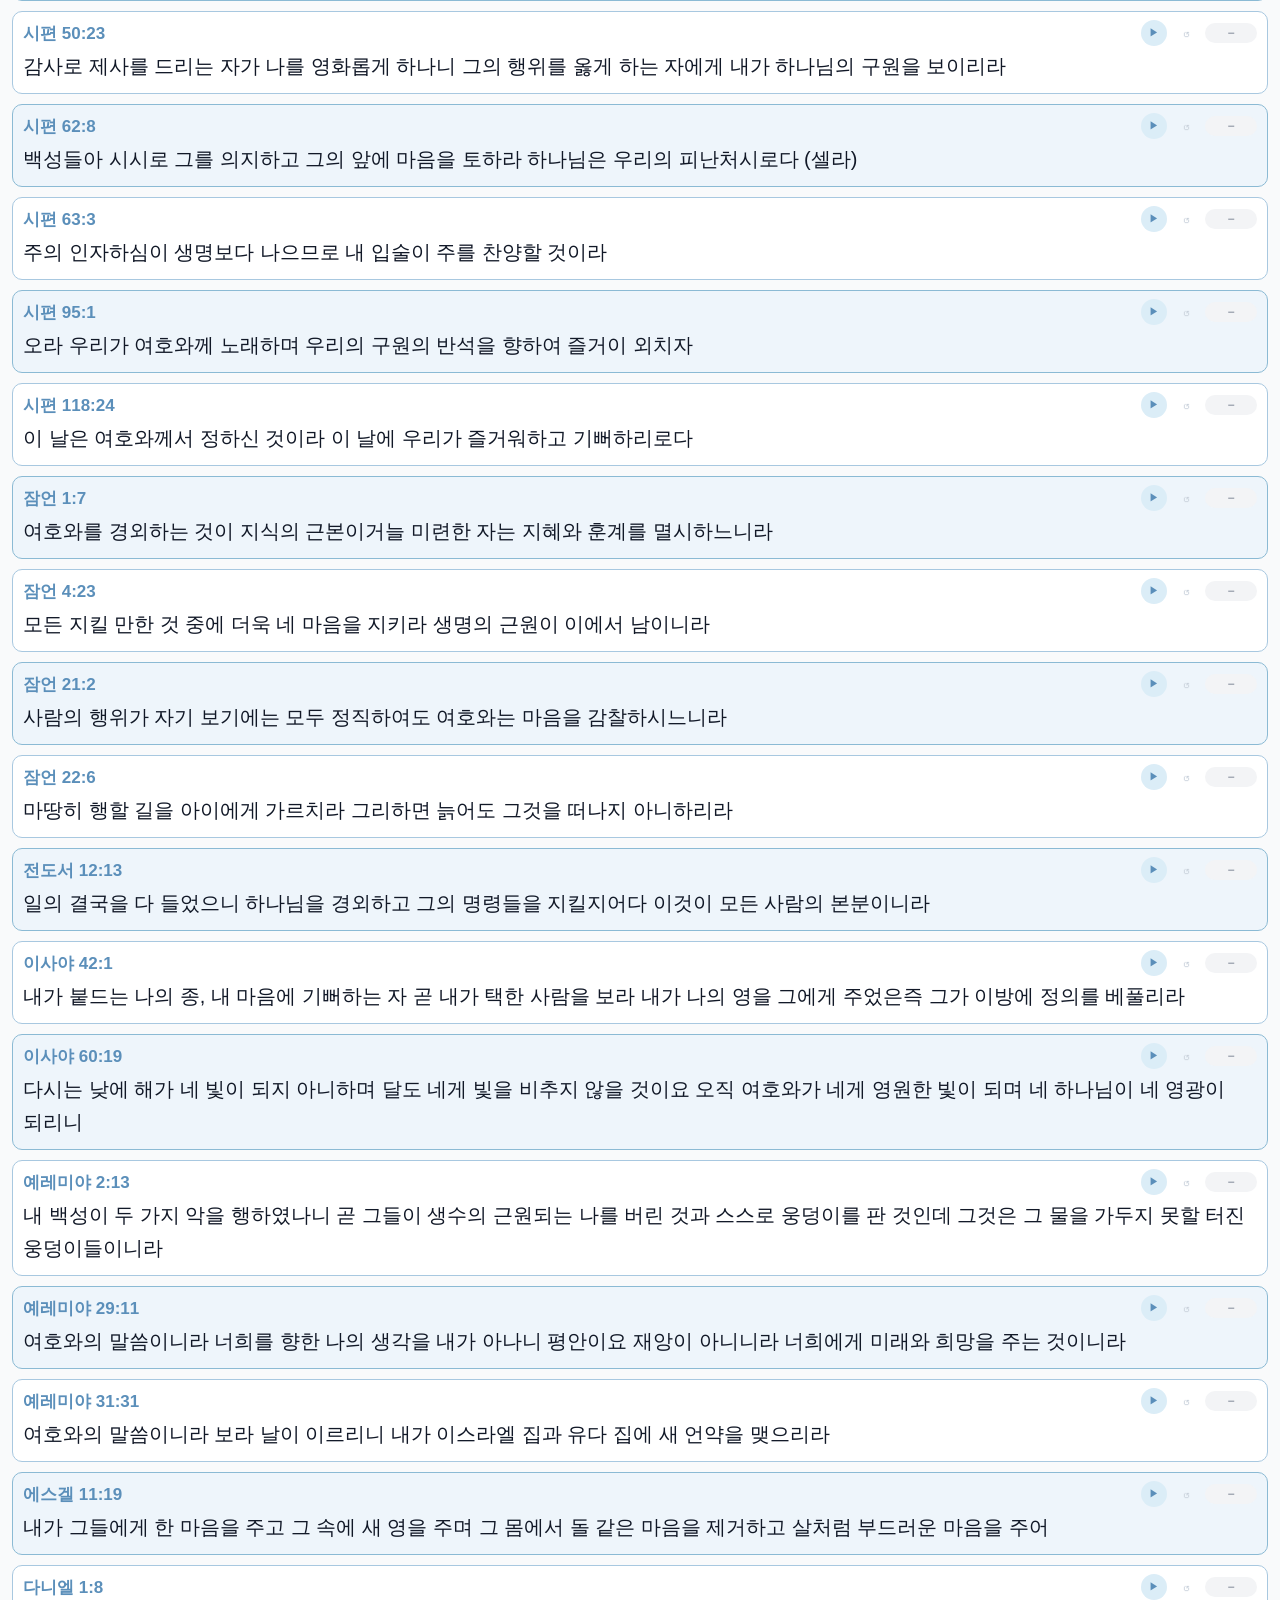
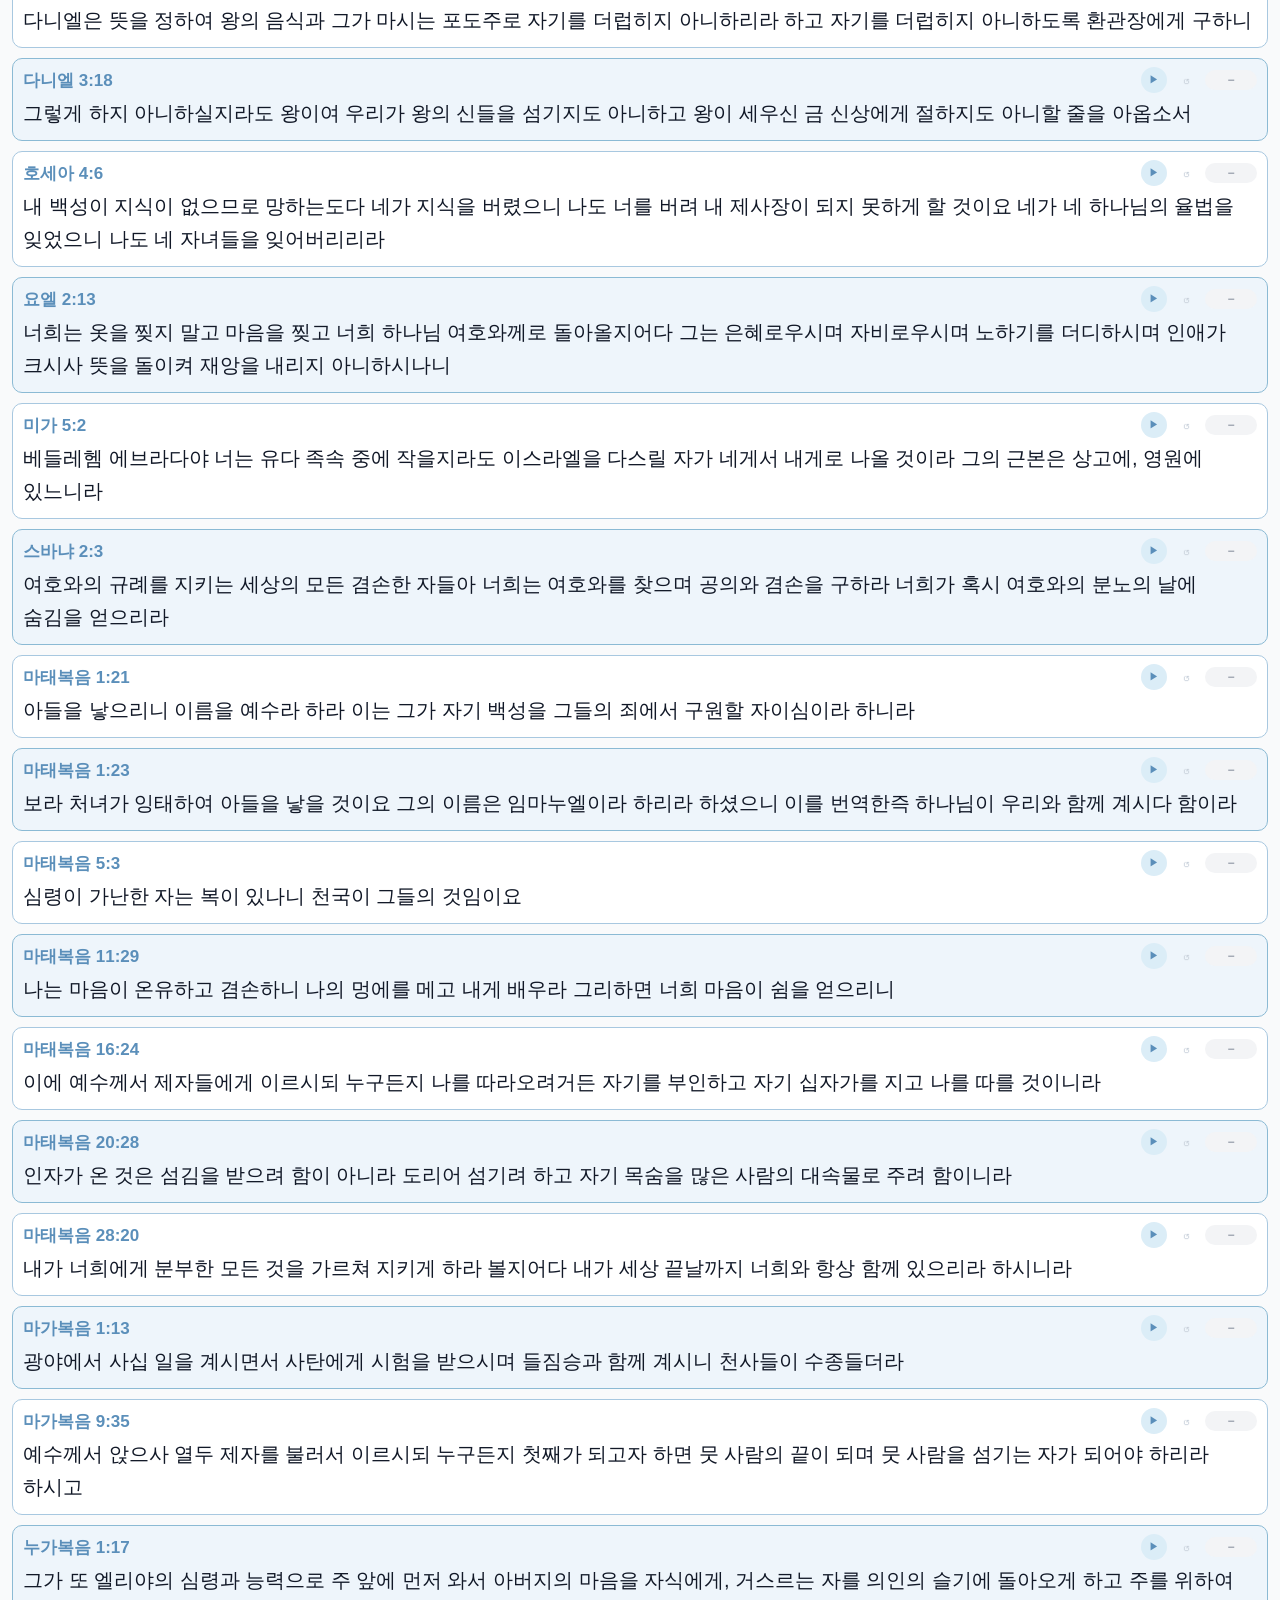
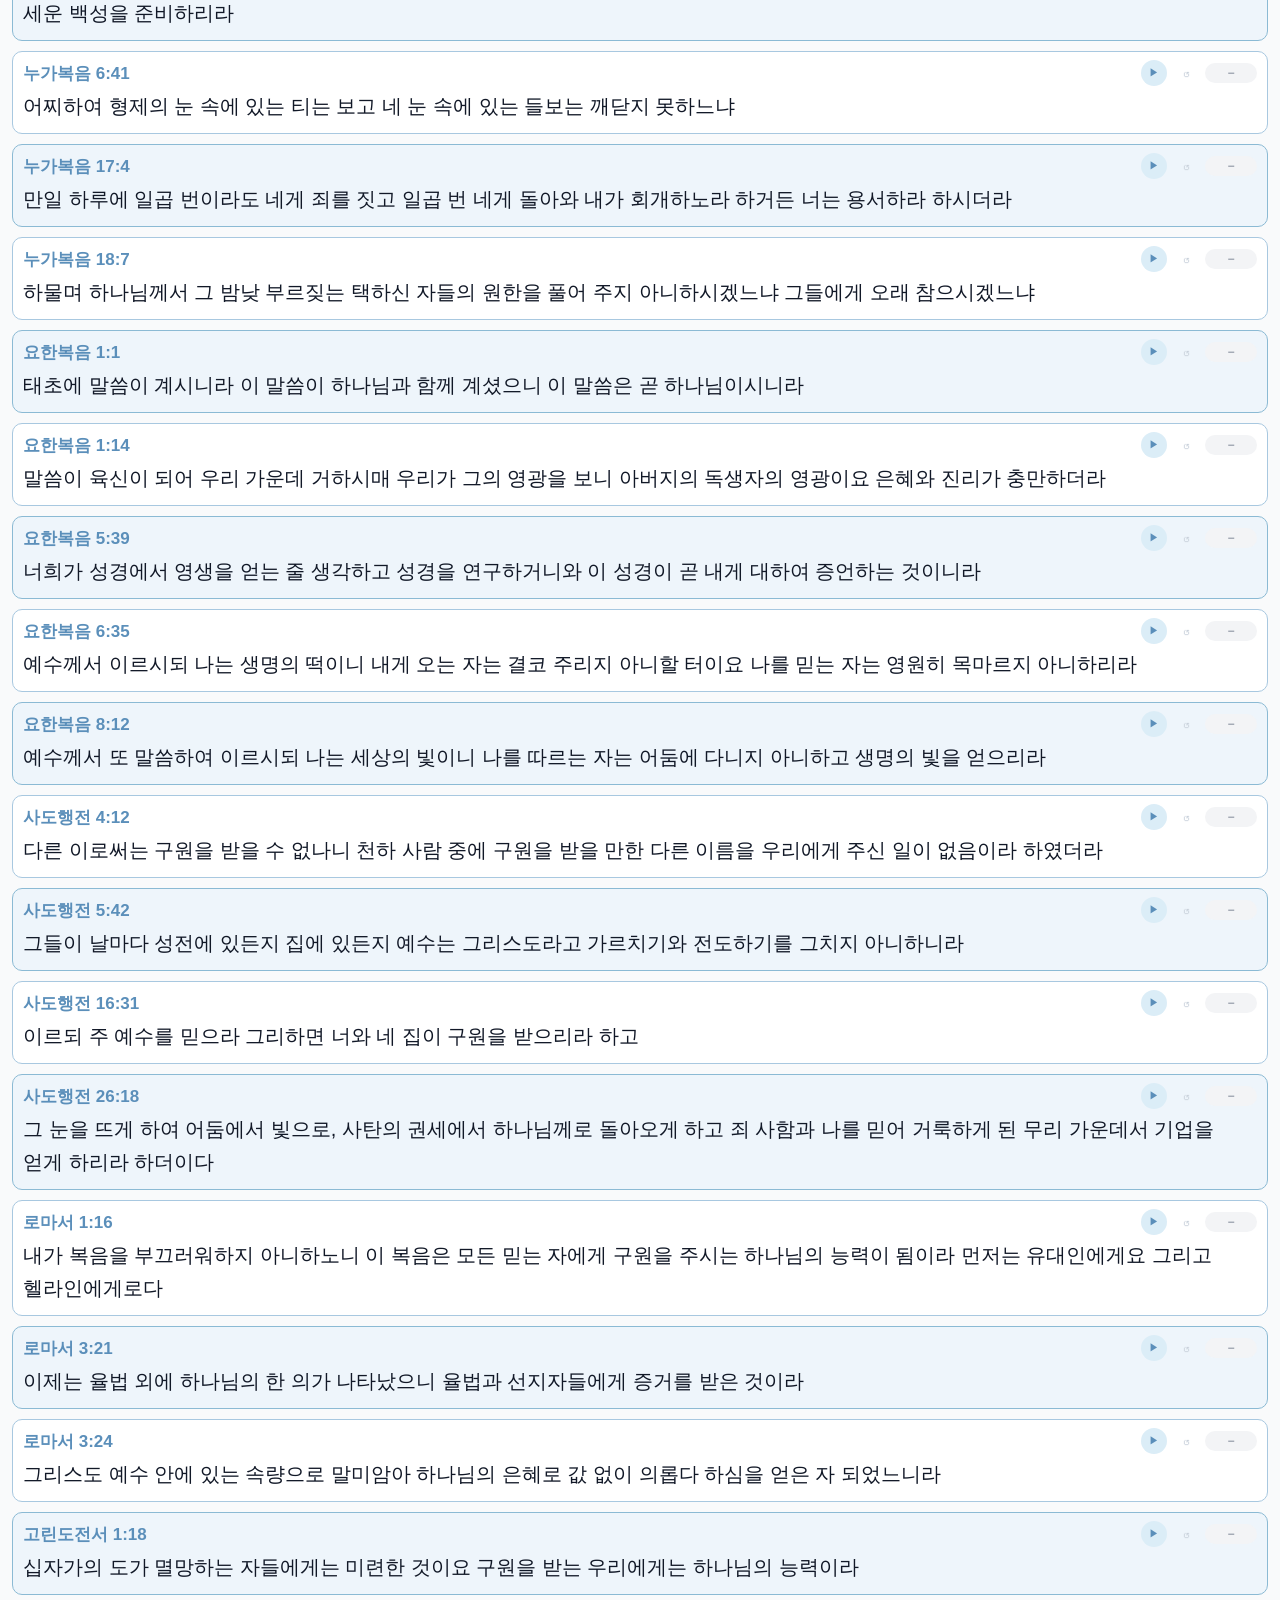
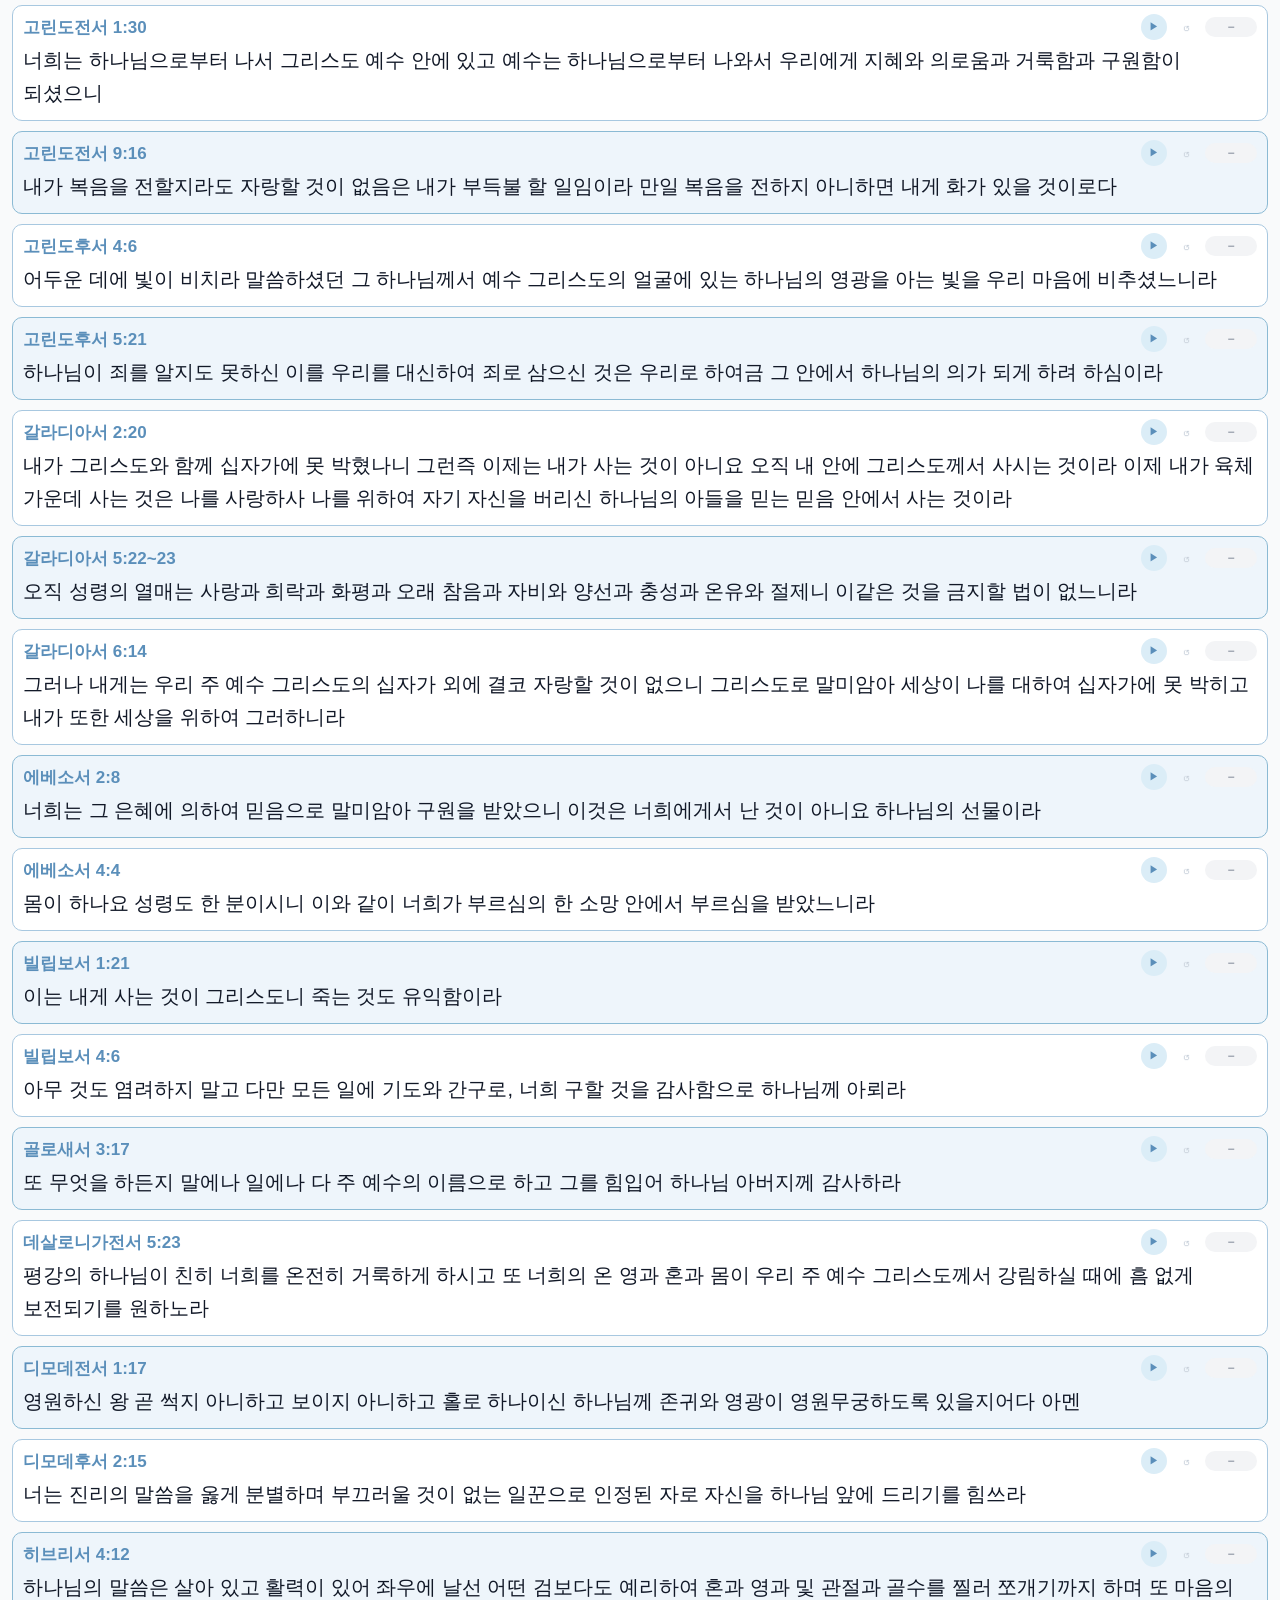
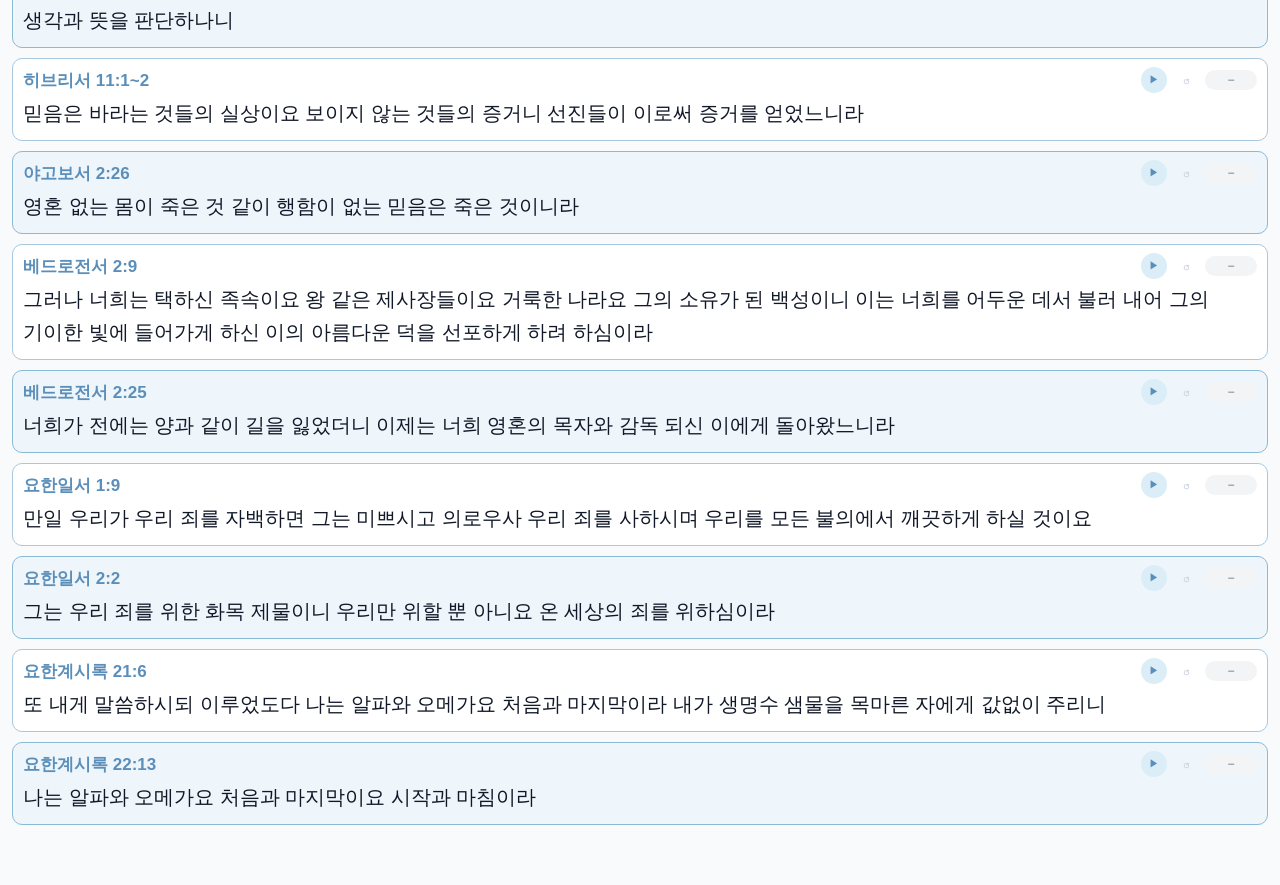
==== commit ee966b2a: "성경 읽어주기 추가" ====
--- a/index.html
+++ b/index.html
@@ -49,6 +49,7 @@
           <!-- 2행: 전체 공개 + 어절 토글 + 슬라이더 + 진행률 -->
           <div class="ctrl-foot">
             <button class="reveal-btn" id="reveal-all">🫣 전체 공개</button>
+            <button class="play-all-btn" id="play-all">▶ 전체</button>
             <div class="phrase-row" id="phrase-row" style="display:none">
               <button class="phrase-btn on" data-ps="1">1</button>
               <button class="phrase-btn" data-ps="2">2</button>
--- a/css/style.css
+++ b/css/style.css
@@ -38,6 +38,8 @@
   font-size: 13px;
   font-weight: 700;
   color: #1f2937;
+  user-select: none;
+  -webkit-user-select: none;
 }
 
 .header-center {
@@ -176,6 +178,52 @@
   flex-shrink: 0;
 }
 
+.play-all-btn {
+  font-size: 0.8em;
+  color: #5b8fba;
+  background: none;
+  border: none;
+  cursor: pointer;
+  font-weight: 600;
+  white-space: nowrap;
+  flex-shrink: 0;
+}
+
+.play-all-btn.active {
+  color: #ef4444;
+}
+
+@media (hover: hover) {
+  .play-all-btn:hover { opacity: 0.7; }
+}
+
+.repeat-btn {
+  width: 26px;
+  height: 26px;
+  border-radius: 50%;
+  border: 1.5px solid #e5e7eb;
+  background: transparent;
+  color: #c9d1db;
+  font-size: 11px;
+  cursor: pointer;
+  transition: all .15s;
+  display: flex;
+  align-items: center;
+  justify-content: center;
+  flex-shrink: 0;
+  padding: 0;
+}
+
+.repeat-btn.active {
+  border-color: #5b8fba;
+  color: #5b8fba;
+}
+
+@media (hover: hover) {
+  .repeat-btn:hover:not(.active) { border-color: #9ca3af; color: #9ca3af; }
+  .repeat-btn.active:hover { opacity: 0.85; }
+}
+
 @media (hover: hover) {
   .reveal-btn:hover { opacity: 0.7; }
 }
@@ -235,6 +283,66 @@
   align-items: center;
   justify-content: space-between;
   margin-bottom: 4px;
+}
+
+.verse-actions {
+  display: flex;
+  align-items: center;
+  gap: 6px;
+  flex-shrink: 0;
+}
+
+.audio-btn {
+  width: 26px;
+  height: 26px;
+  border-radius: 50%;
+  border: none;
+  background: #dbedf7;
+  color: #5b8fba;
+  font-size: 10px;
+  cursor: pointer;
+  transition: all .15s;
+  display: flex;
+  align-items: center;
+  justify-content: center;
+  flex-shrink: 0;
+  padding: 0;
+}
+
+.audio-btn.playing {
+  background: #5b8fba;
+  color: #fff;
+}
+
+@media (hover: hover) {
+  .audio-btn:hover { opacity: 0.85; }
+}
+
+.repeat-btn {
+  width: 26px;
+  height: 26px;
+  border-radius: 50%;
+  border: none;
+  background: transparent;
+  color: #c9d1db;
+  font-size: 14px;
+  cursor: pointer;
+  transition: all .15s;
+  display: flex;
+  align-items: center;
+  justify-content: center;
+  flex-shrink: 0;
+  padding: 0;
+}
+
+.repeat-btn.active {
+  background: #5b8fba;
+  color: #fff;
+}
+
+@media (hover: hover) {
+  .repeat-btn:hover:not(.active) { color: #9ca3af; }
+  .repeat-btn.active:hover { opacity: 0.85; }
 }
 
 .verse-ref {
@@ -254,7 +362,11 @@
   overflow-wrap: anywhere;
 }
 
-.verse-text.click { cursor: pointer; }
+.verse-text.click {
+  cursor: pointer;
+  user-select: none;
+  -webkit-user-select: none;
+}
 
 .masked {
   display: inline-block;
@@ -278,13 +390,15 @@
 }
 
 .status-btn {
-  padding: 3px 10px;
+  min-width: 52px;
+  padding: 3px 6px;
   border-radius: 20px;
   border: none;
   font-size: 12px;
   font-weight: 700;
   cursor: pointer;
   transition: all .12s;
+  text-align: center;
 }
 
 .s-none      { background: #f3f4f6; color: #9ca3af; }
